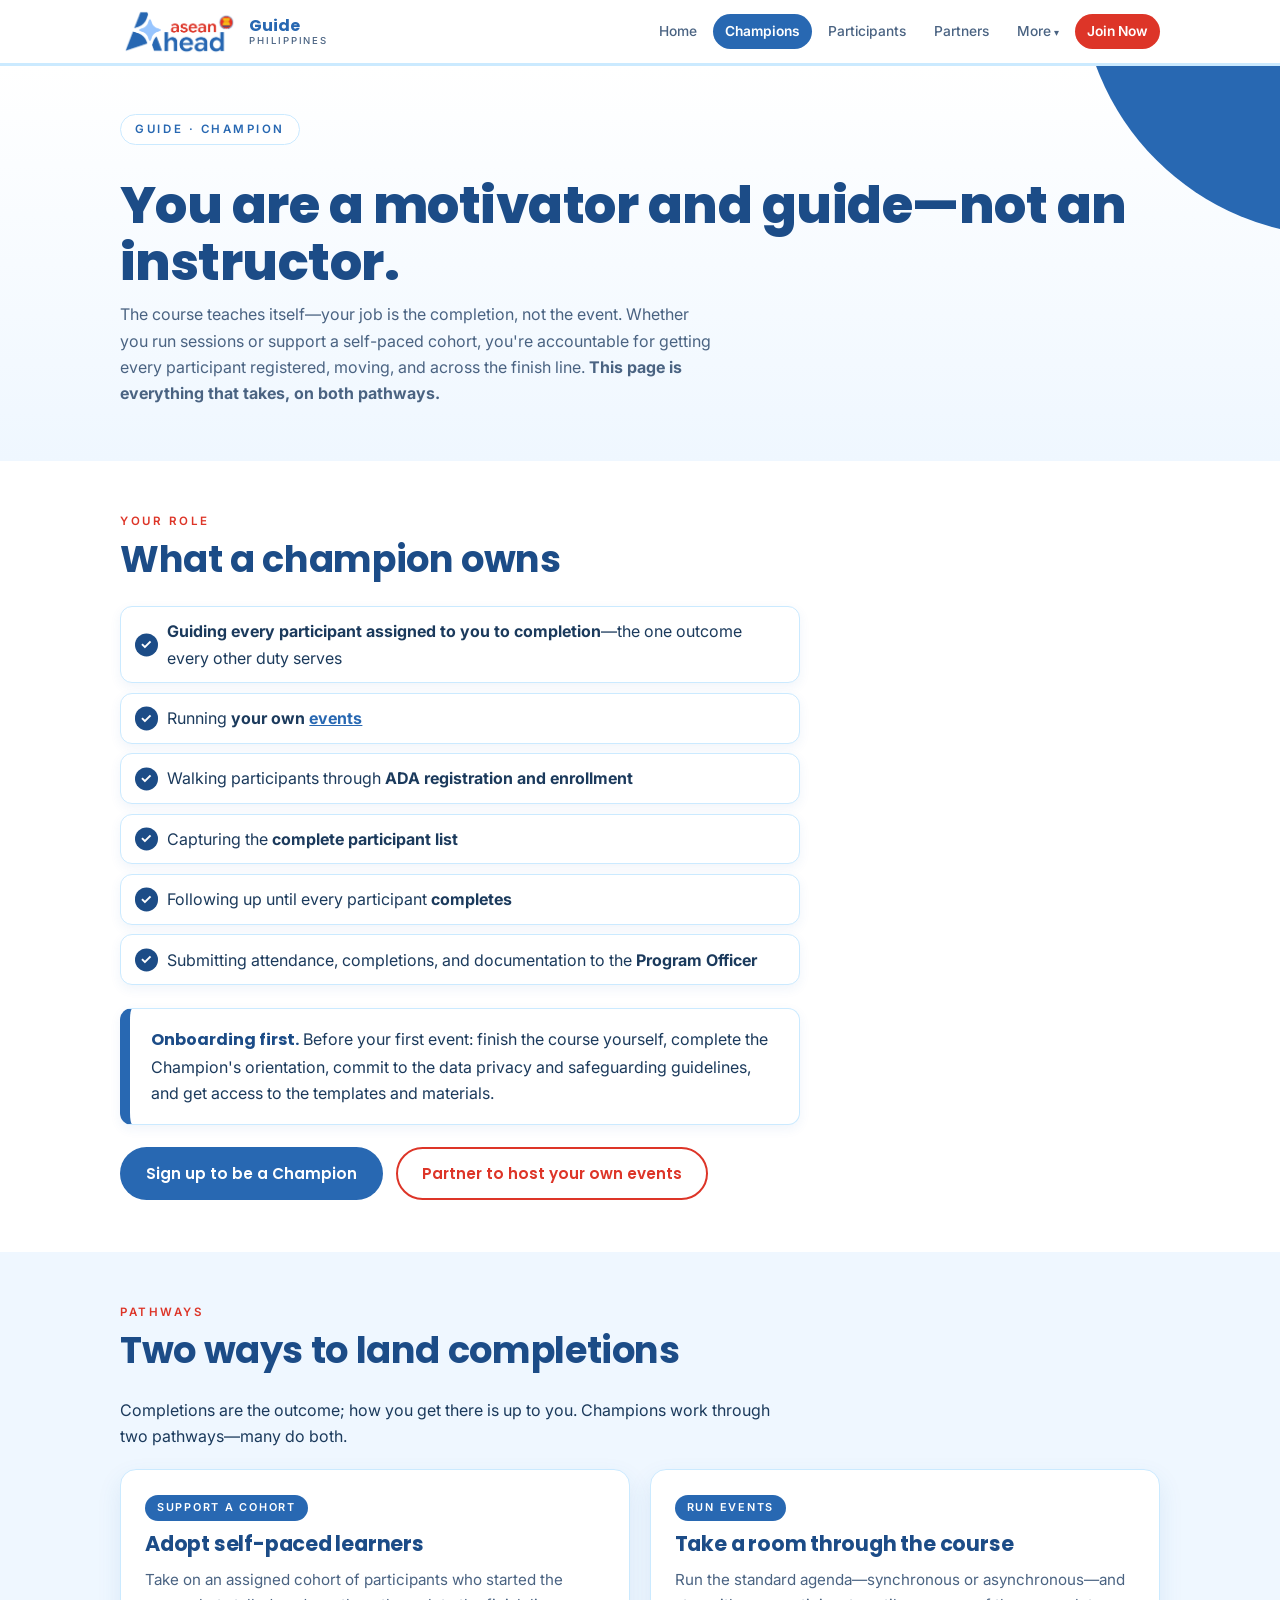
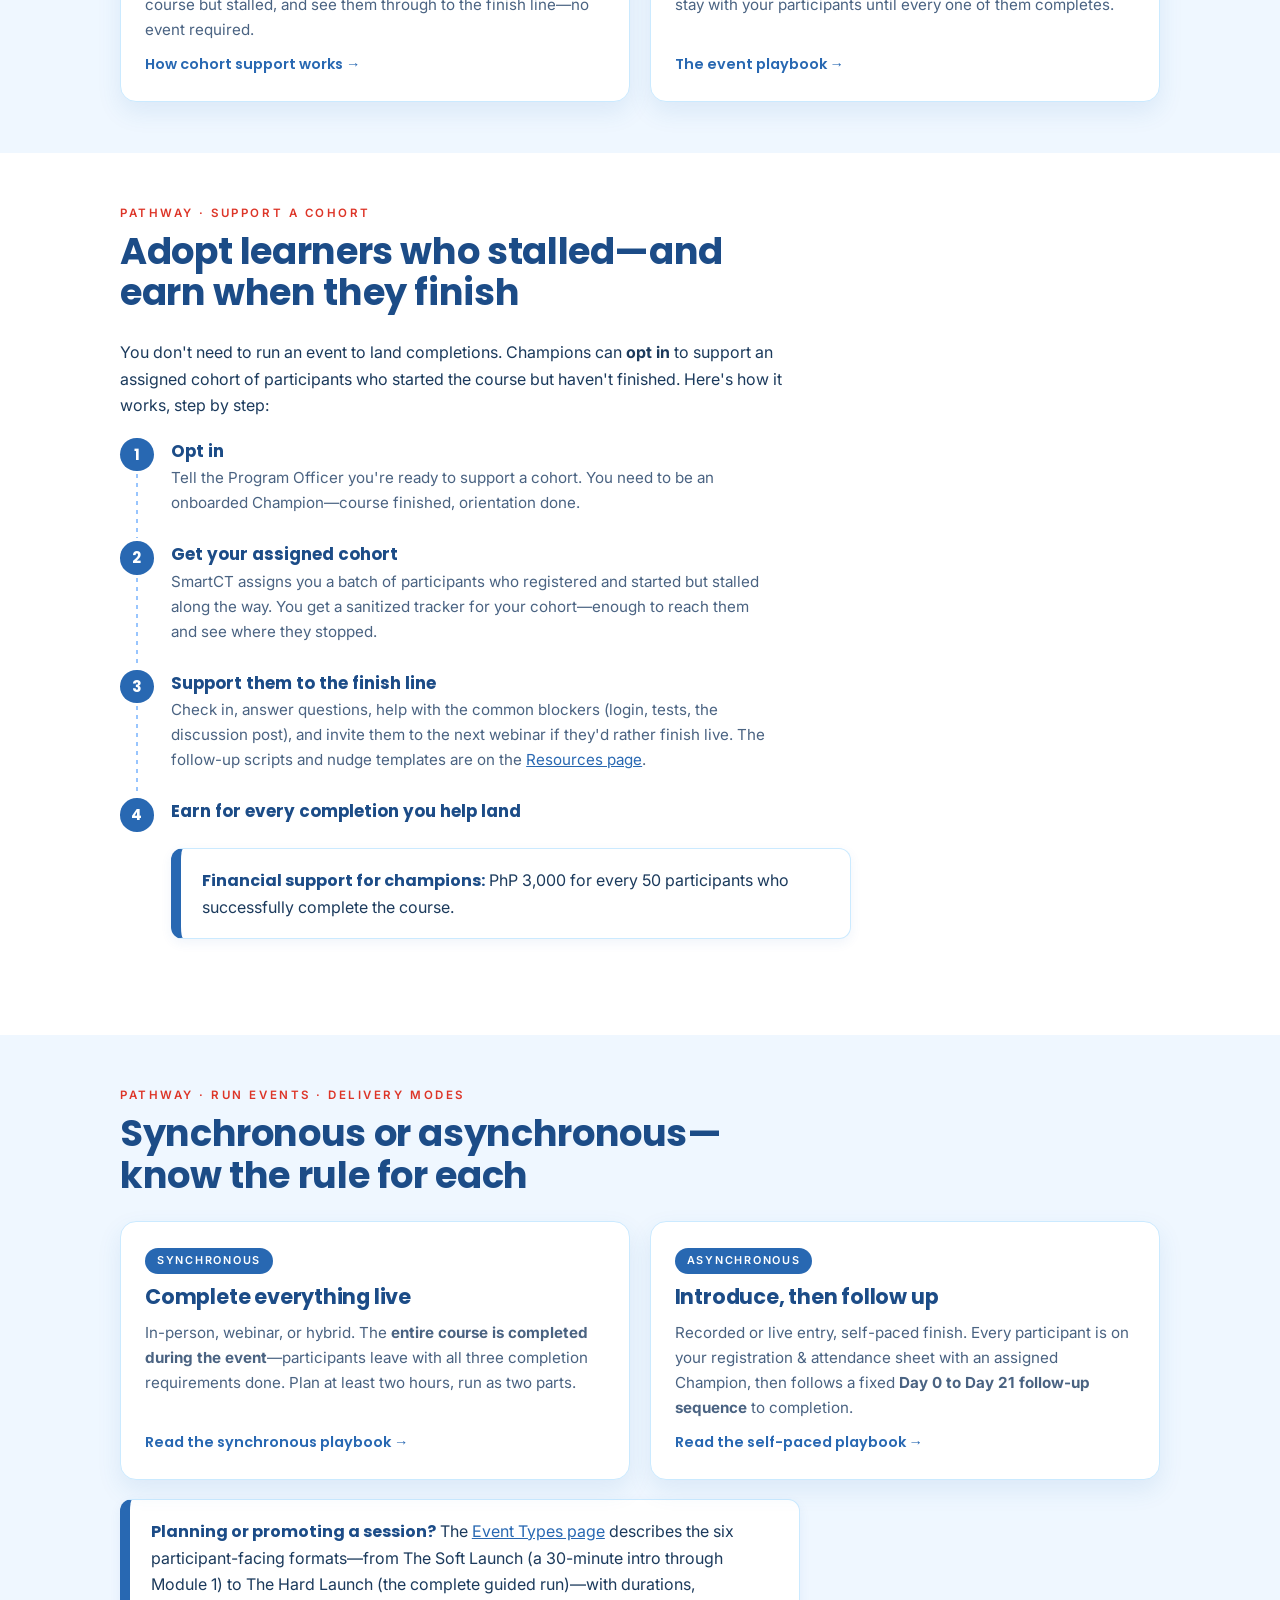
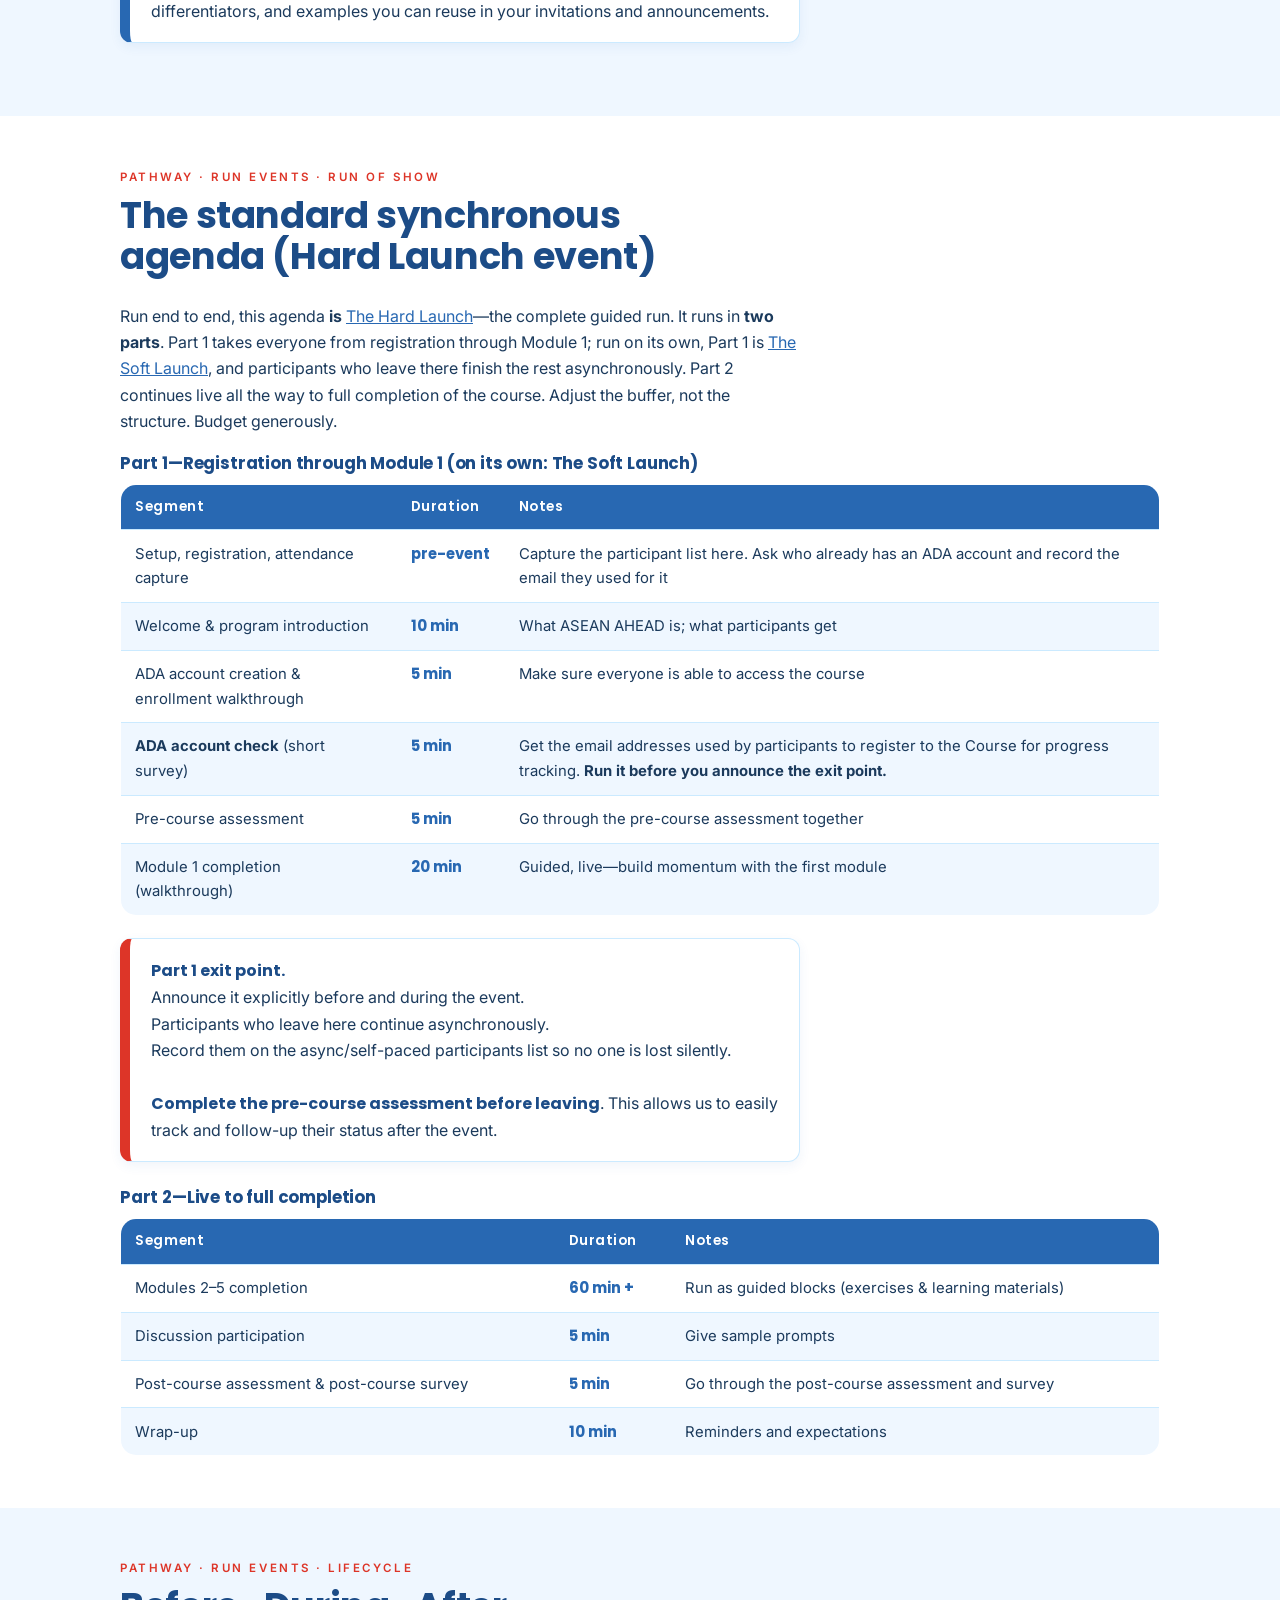
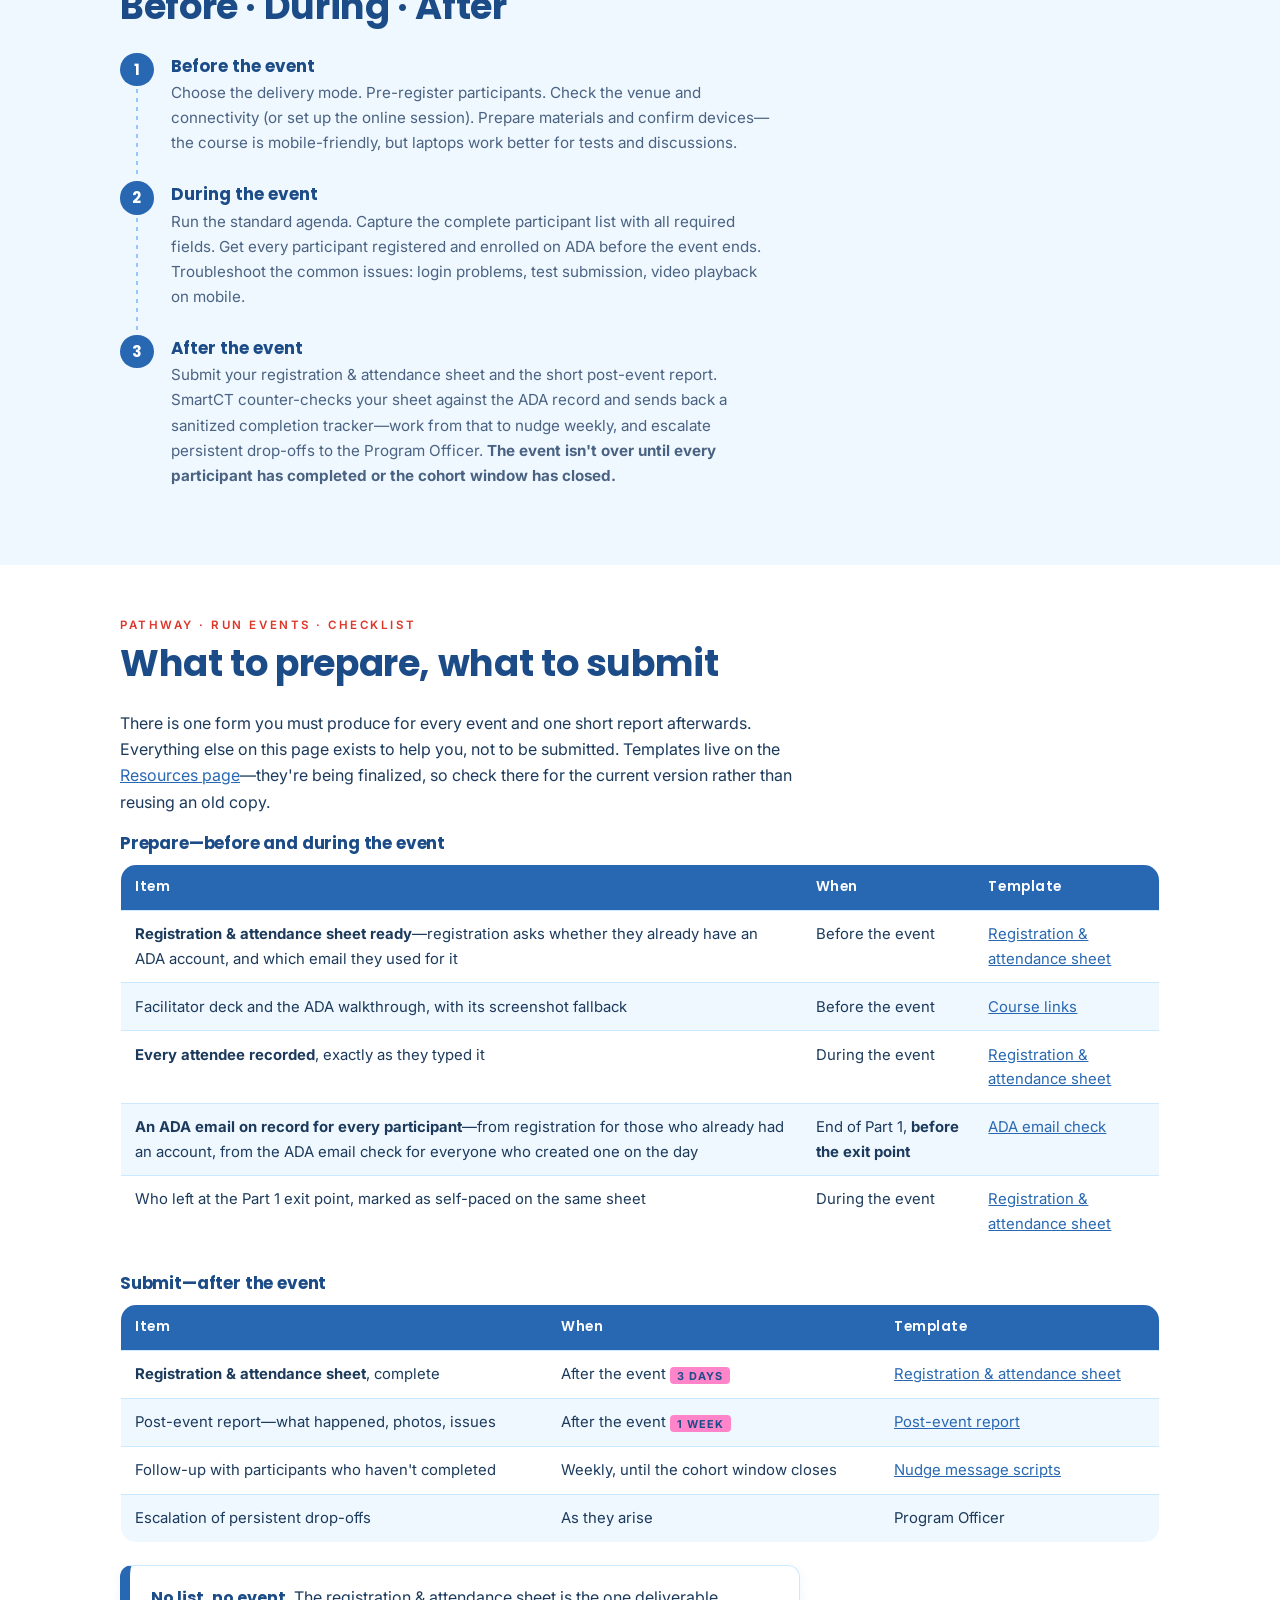
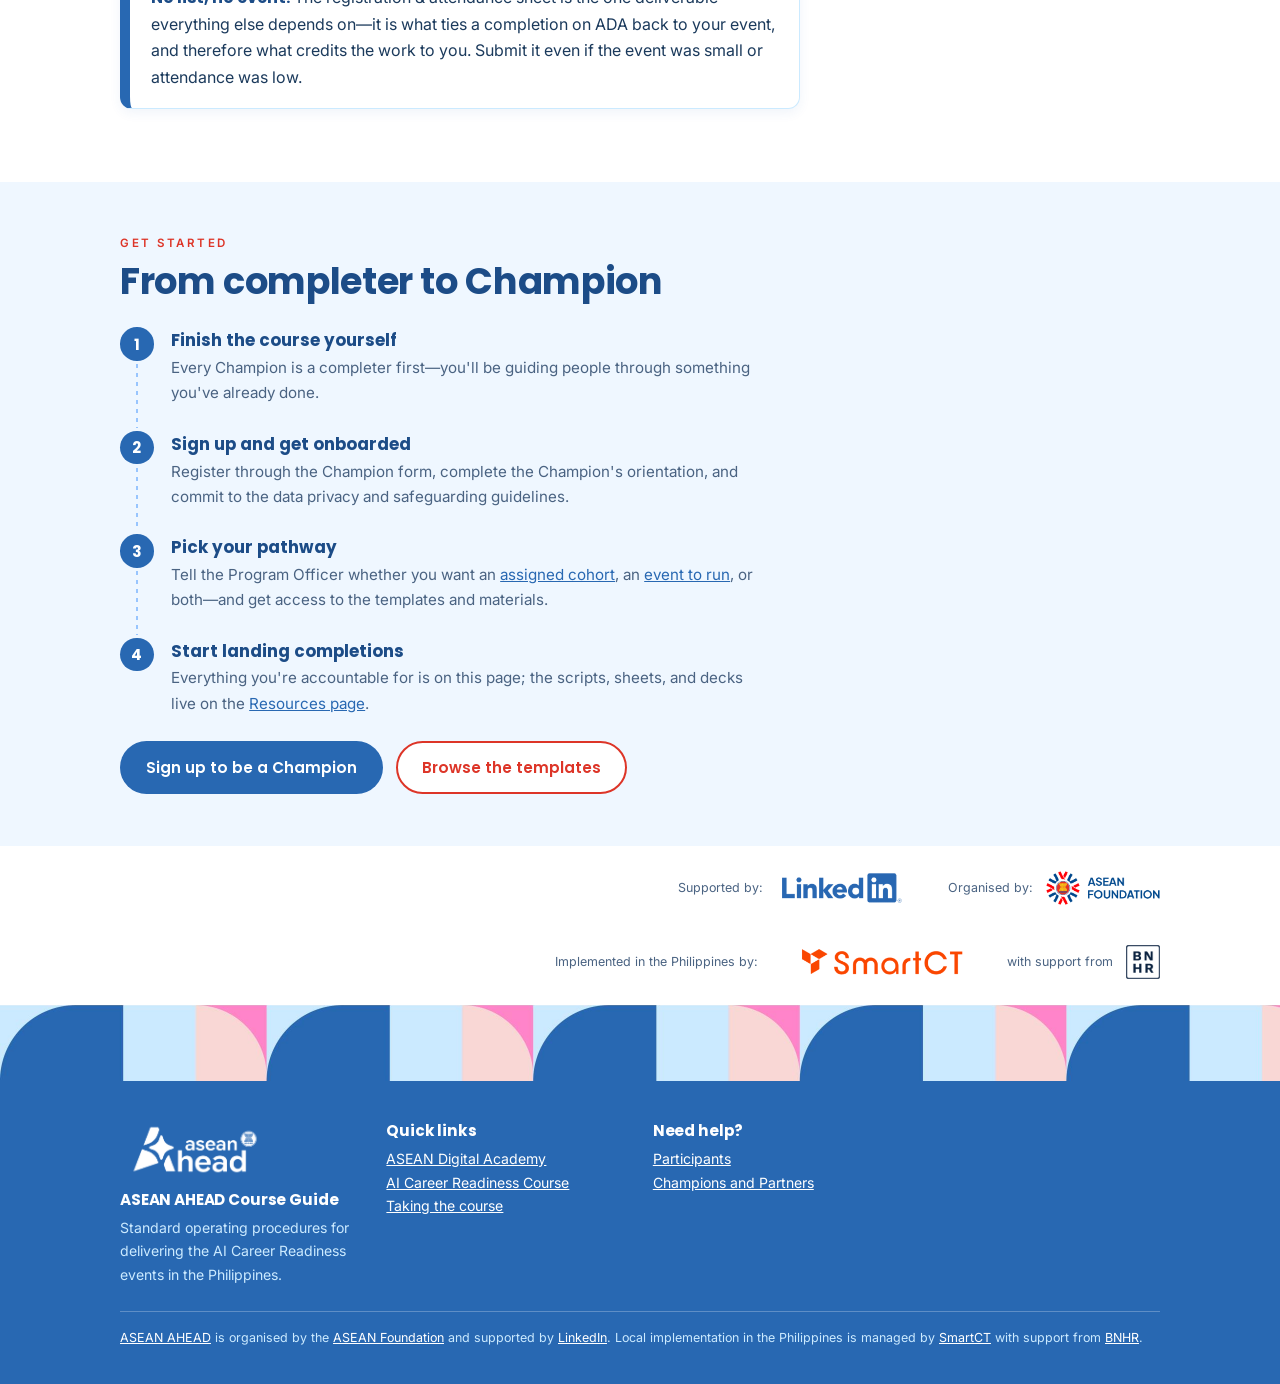
==== champions.html @ 92748682 "content: reframe Champions around guiding people to completion     - Lead the Champions page with co" ====
<!DOCTYPE html>
<html lang="en">
<head>
<meta charset="UTF-8">
<meta name="viewport" content="width=device-width, initial-scale=1.0">
<title>Champions—ASEAN AHEAD Guide</title>
<meta name="description" content="The course teaches itself—your job is guiding people to completion. Run events or support a self-paced cohort; get every participant across the finish line.">
<meta property="og:type" content="website">
<meta property="og:site_name" content="ASEAN AHEAD Guide">
<meta property="og:locale" content="en_PH">
<meta property="og:title" content="Champions—ASEAN AHEAD Guide">
<meta property="og:description" content="The course teaches itself—your job is guiding people to completion. Run events or support a self-paced cohort; get every participant across the finish line.">
<meta property="og:url" content="https://asean-ahead-guide.bnhr.xyz/champions.html">
<meta property="og:image" content="https://asean-ahead-guide.bnhr.xyz/static/assets/img/og/og-champions.png">
<meta property="og:image:width" content="1200">
<meta property="og:image:height" content="630">
<meta property="og:image:alt" content="ASEAN AHEAD card: You are a motivator and guide—not an instructor.">
<meta name="twitter:card" content="summary_large_image">
<link rel="icon" href="favicon.ico" sizes="48x48 32x32 16x16">
<link rel="apple-touch-icon" href="apple-touch-icon.png">
<link rel="stylesheet" href="static/assets/css/styles.css">
</head>
<body>

<header class="site-header">
  <div class="wrap">
    <a class="brand" href="index.html">
      <img class="brand-logo" src="static/assets/img/logo-asean-ahead-colour.png" alt="ASEAN Ahead">
      <span class="brand-text">Guide <small>Philippines</small></span>
    </a>
    <nav class="site-nav" aria-label="Main">
      <a href="index.html">Home</a>
      <a href="champions.html" aria-current="page">Champions</a>
      <a href="participants.html">Participants</a>
      <a href="partners.html">Partners</a>
      <details class="nav-drop">
        <summary>More</summary>
        <div class="nav-drop-menu">
          <a href="resources.html">Resources</a>
          <a href="faq.html">FAQ</a>
          <a href="resources.html#contacts">Contacts</a>
        </div>
      </details>
      <a class="nav-cta" href="join.html">Join Now</a>
    </nav>
  </div>
</header>

<section class="page-hero tint-facilitators">
  <div class="wrap">
    <span class="kicker">Guide · Champion</span>
    <h1>You are a motivator and guide—not an instructor.</h1>
    <p>The course teaches itself—your job is the completion, not the event.
       Whether you run sessions or support a self-paced cohort, you're accountable
       for getting every participant registered, moving, and across the finish
       line. <strong>This page is everything that takes, on both pathways.</strong></p>
  </div>
</section>

<main>

<section>
  <div class="wrap">
    <p class="section-label" id="your-role">Your role</p>
    <h2 class="section-title">What a champion owns</h2>
    <ul class="checklist cobalt">
      <li><strong>Guiding every participant assigned to you to completion</strong>—the one outcome every other duty serves</li>
      <li>Running <strong>your own <a href="event-types.html">events</a></strong></li>
      <li>Walking participants through <strong>ADA registration and enrollment</strong></li>
      <li>Capturing the <strong>complete participant list</strong></li>
      <li>Following up until every participant <strong>completes</strong></li>
      <li>Submitting attendance, completions, and documentation to the <strong>Program Officer</strong></li>
    </ul>
    <div class="callout cobalt">
      <strong>Onboarding first.</strong> Before your first event: finish the course yourself, 
      complete the Champion's orientation, commit to the data privacy and safeguarding
      guidelines, and get access to the templates and materials.
    </div>
    <div class="btn-row">
      <a class="btn btn-primary" href="https://forms.gle/2UvTiwWNy5bXKzNi9" target="_blank" rel="noopener" data-tooltip="Be part of our cohort of Champions and guide learners to completion—online or near you.">Sign up to be a Champion</a>
      <a class="btn btn-ghost-1" href="partners.html" data-tooltip="Learn how to host and lead your own events.">Partner to host your own events</a>
    </div>
  </div>
</section>

<section>
  <div class="wrap">
    <p class="section-label" id="pathways">Pathways</p>
    <h2 class="section-title">Two ways to land completions</h2>
    <p class="prose" style="margin-bottom:1.2rem">
      Completions are the outcome; how you get there is up to you. Champions
      work through two pathways—many do both.
    </p>
    <div class="card-grid">
      <a class="card" href="#support-a-cohort">
        <span class="chip chip-facilitators">Support a cohort</span>
        <h3>Adopt self-paced learners</h3>
        <p>Take on an assigned cohort of participants who started the course but
           stalled, and see them through to the finish line—no event required.</p>
        <span class="card-cta">How cohort support works →</span>
      </a>
      <a class="card" href="#delivery-modes">
        <span class="chip chip-facilitators">Run events</span>
        <h3>Take a room through the course</h3>
        <p>Run the standard agenda—synchronous or asynchronous—and stay with your
           participants until every one of them completes.</p>
        <span class="card-cta">The event playbook →</span>
      </a>
    </div>
  </div>
</section>

<section>
  <div class="wrap">
    <p class="section-label" id="support-a-cohort">Pathway · Support a cohort</p>
    <h2 class="section-title">Adopt learners who stalled—and earn when they finish</h2>
    <p class="prose" style="margin-bottom:1.2rem">
      You don't need to run an event to land completions. Champions can
      <strong>opt in</strong> to support an assigned cohort of participants who
      started the course but haven't finished. Here's how it works, step by step:
    </p>
    <ol class="steps">
      <li>
        <strong>Opt in</strong>
        <p>Tell the Program Officer you're ready to support a cohort. You need
           to be an onboarded Champion—course finished, orientation done.</p>
      </li>
      <li>
        <strong>Get your assigned cohort</strong>
        <p>SmartCT assigns you a batch of participants who registered and
           started but stalled along the way. You get a sanitized tracker for your
           cohort—enough to reach them and see where they stopped.</p>
      </li>
      <li>
        <strong>Support them to the finish line</strong>
        <p>Check in, answer questions, help with the common blockers (login,
           tests, the discussion post), and invite them to the next webinar if
           they'd rather finish live. The follow-up scripts and nudge templates
           are on the <a href="resources.html#templates">Resources page</a>.</p>
      </li>
      <li>
        <strong>Earn for every completion you help land</strong>
        <div class="callout cobalt" style="margin-bottom:1.2rem">
          <strong>Financial support for champions:</strong> PhP 3,000 for every 50 participants
          who successfully complete the course.
        </div>
      </li>
    </ol>
  </div>
</section>

<section>
  <div class="wrap">
    <p class="section-label" id="delivery-modes">Pathway · Run events · Delivery modes</p>
    <h2 class="section-title">Synchronous or asynchronous—know the rule for each</h2>
    <div class="card-grid">
      <a class="card" href="delivery-modes/synchronous.html">
        <span class="chip chip-facilitators">Synchronous</span>
        <h3>Complete everything live</h3>
        <p>In-person, webinar, or hybrid. The <strong>entire course is completed
           during the event</strong>—participants leave with all three completion
           requirements done. Plan at least two hours, run as two parts.</p>
        <span class="card-cta">Read the synchronous playbook →</span>
      </a>
      <a class="card" href="delivery-modes/asynchronous.html">
        <span class="chip chip-facilitators">Asynchronous</span>
        <h3>Introduce, then follow up</h3>
        <p>Recorded or live entry, self-paced finish. Every participant is on your
           registration &amp; attendance sheet with an assigned Champion, then follows a fixed
           <strong>Day 0 to Day 21 follow-up sequence</strong> to completion.</p>
        <span class="card-cta">Read the self-paced playbook →</span>
      </a>
    </div>
    <div class="callout cobalt" style="margin-top:1.2rem">
      <strong>Planning or promoting a session?</strong> The
      <a href="event-types.html">Event Types page</a> describes the six
      participant-facing formats—from The Soft Launch (a 30-minute intro
      through Module 1) to The Hard Launch (the complete guided run)—with
      durations, differentiators, and examples you can reuse in your
      invitations and announcements.
    </div>
  </div>
</section>

<section>
  <div class="wrap">
    <p class="section-label" id="run-of-show">Pathway · Run events · Run of show</p>
    <h2 class="section-title">The standard synchronous agenda (Hard Launch event)</h2>
    <p class="prose" style="margin-bottom:1.2rem">
      Run end to end, this agenda <strong>is</strong>
      <a href="event-types.html#hard-launch">The Hard Launch</a>—the complete
      guided run. It runs in <strong>two parts</strong>. Part 1 takes everyone
      from registration through Module 1; run on its own, Part 1 is
      <a href="event-types.html#soft-launch">The Soft Launch</a>, and
      participants who leave there finish the rest asynchronously. Part 2
      continues live all the way to full completion of the course. Adjust the
      buffer, not the structure. Budget generously.
    </p>
    <h3 class="part-title">Part 1—Registration through Module 1 (on its own: The Soft Launch)</h3>
    <div class="table-scroll">
      <table>
        <thead>
          <tr><th>Segment</th><th>Duration</th><th>Notes</th></tr>
        </thead>
        <tbody>
          <tr><td>Setup, registration, attendance capture</td><td><span class="dur">pre-event</span></td><td>Capture the participant list here. Ask who already has an ADA account and record the email they used for it</td></tr>
          <tr><td>Welcome &amp; program introduction</td><td><span class="dur">10 min</span></td><td>What ASEAN AHEAD is; what participants get</td></tr>
          <tr><td>ADA account creation &amp; enrollment walkthrough</td><td><span class="dur">5 min</span></td><td>Make sure everyone is able to access the course</td></tr>
          <tr><td><strong>ADA account check</strong> (short survey)</td><td><span class="dur">5 min</span></td><td>Get the email addresses used by participants to register to the Course for progress tracking. <strong>Run it before you announce the exit point.</strong></td></tr>
          <tr><td>Pre-course assessment</td><td><span class="dur">5 min</span></td><td>Go through the pre-course assessment together</td></tr>
          <tr><td>Module 1 completion (walkthrough)</td><td><span class="dur">20 min</span></td><td>Guided, live—build momentum with the first module</td></tr>
          </tbody>
      </table>
    </div>

    <div class="callout coral">
      <strong>Part 1 exit point.</strong><br>Announce it explicitly before and during the event.<br>Participants who leave here continue asynchronously.<br>Record them on the async/self-paced participants list so no one is lost silently.<br><br><strong>Complete the pre-course assessment before leaving</strong>. This allows us to easily track and follow-up their status after the event.
    </div>

    <h3 class="part-title">Part 2—Live to full completion</h3>
    <div class="table-scroll">
      <table>
        <thead>
          <tr><th>Segment</th><th>Duration</th><th>Notes</th></tr>
        </thead>
        <tbody>
          <tr><td>Modules 2–5 completion</td><td><span class="dur">60 min +</span></td><td>Run as guided blocks (exercises & learning materials)</td></tr>
          <tr><td>Discussion participation</td><td><span class="dur">5 min</span></td><td>Give sample prompts</td></tr>
          <tr><td>Post-course assessment &amp; post-course survey</td><td><span class="dur">5 min</span></td><td>Go through the post-course assessment and survey</td></tr>
          <tr><td>Wrap-up</td><td><span class="dur">10 min</span></td><td>Reminders and expectations</td></tr>
        </tbody>
      </table>
    </div>
  </div>
</section>

<section>
  <div class="wrap">
    <p class="section-label" id="lifecycle">Pathway · Run events · Lifecycle</p>
    <h2 class="section-title">Before · During · After</h2>
    <ol class="steps">
      <li>
        <strong>Before the event</strong>
        <p>Choose the delivery mode. Pre-register participants. Check the venue and
           connectivity (or set up the online session). Prepare materials and
           confirm devices—the course is mobile-friendly, but laptops work better
           for tests and discussions.</p>
      </li>
      <li>
        <strong>During the event</strong>
        <p>Run the standard agenda. Capture the complete participant list with all
           required fields. Get every participant registered and enrolled on ADA
           before the event ends. Troubleshoot the common issues: login problems,
           test submission, video playback on mobile.</p>
      </li>
      <li>
        <strong>After the event</strong>
        <p>Submit your registration &amp; attendance sheet and the short
           post-event report. SmartCT counter-checks your sheet against the ADA
           record and sends back a sanitized completion tracker—work from that to
           nudge weekly, and escalate persistent drop-offs to the Program
           Officer. <strong>The event isn't over until every participant has
           completed or the cohort window has closed.</strong></p>
      </li>
    </ol>
  </div>
</section>

<section>
  <div class="wrap">
    <p class="section-label" id="facilitator-checklist">Pathway · Run events · Checklist</p>
    <h2 class="section-title">What to prepare, what to submit</h2>
    <p class="prose" style="margin-bottom:1.2rem">
      There is one form you must produce for every event and one short report
      afterwards. Everything else on this page exists to help you, not to be
      submitted. Templates live on the
      <a href="resources.html#templates">Resources page</a>—they're being
      finalized, so check there for the current version rather than reusing an
      old copy.
    </p>

    <h3 class="part-title">Prepare—before and during the event</h3>
    <div class="table-scroll">
      <table>
        <thead>
          <tr><th>Item</th><th>When</th><th>Template</th></tr>
        </thead>
        <tbody>
          <tr><td><strong>Registration &amp; attendance sheet ready</strong>—registration asks whether they already have an ADA account, and which email they used for it</td><td>Before the event</td><td><a href="resources.html#templates">Registration &amp; attendance sheet</a></td></tr>
          <tr><td>Facilitator deck and the ADA walkthrough, with its screenshot fallback</td><td>Before the event</td><td><a href="resources.html#course-links">Course links</a></td></tr>
          <tr><td><strong>Every attendee recorded</strong>, exactly as they typed it</td><td>During the event</td><td><a href="resources.html#templates">Registration &amp; attendance sheet</a></td></tr>
          <tr><td><strong>An ADA email on record for every participant</strong>—from registration for those who already had an account, from the ADA email check for everyone who created one on the day</td><td>End of Part 1, <strong>before the exit point</strong></td><td><a href="resources.html#templates">ADA email check</a></td></tr>
          <tr><td>Who left at the Part 1 exit point, marked as self-paced on the same sheet</td><td>During the event</td><td><a href="resources.html#templates">Registration &amp; attendance sheet</a></td></tr>
        </tbody>
      </table>
    </div>

    <h3 class="part-title">Submit—after the event</h3>
    <div class="table-scroll">
      <table>
        <thead>
          <tr><th>Item</th><th>When</th><th>Template</th></tr>
        </thead>
        <tbody>
          <tr><td><strong>Registration &amp; attendance sheet</strong>, complete</td><td>After the event <span class="tbd">3 days</span></td><td><a href="resources.html#templates">Registration &amp; attendance sheet</a></td></tr>
          <tr><td>Post-event report—what happened, photos, issues</td><td>After the event <span class="tbd">1 week</span></td><td><a href="resources.html#templates">Post-event report</a></td></tr>
          <tr><td>Follow-up with participants who haven't completed</td><td>Weekly, until the cohort window closes</td><td><a href="resources.html#templates">Nudge message scripts</a></td></tr>
          <tr><td>Escalation of persistent drop-offs</td><td>As they arise</td><td>Program Officer</td></tr>
        </tbody>
      </table>
    </div>

    <div class="callout cobalt">
      <strong>No list, no event.</strong> The registration &amp; attendance sheet
      is the one deliverable everything else depends on—it is what ties a
      completion on ADA back to your event, and therefore what credits the work
      to you. Submit it even if the event was small or attendance was low.
    </div>
  </div>
</section>

<section>
  <div class="wrap">
    <p class="section-label" id="get-started">Get started</p>
    <h2 class="section-title">From completer to Champion</h2>
    <ol class="steps">
      <li>
        <strong>Finish the course yourself</strong>
        <p>Every Champion is a completer first—you'll be guiding people through
           something you've already done.</p>
      </li>
      <li>
        <strong>Sign up and get onboarded</strong>
        <p>Register through the Champion form, complete the Champion's
           orientation, and commit to the data privacy and safeguarding
           guidelines.</p>
      </li>
      <li>
        <strong>Pick your pathway</strong>
        <p>Tell the Program Officer whether you want an
           <a href="#support-a-cohort">assigned cohort</a>, an
           <a href="#delivery-modes">event to run</a>, or both—and get access
           to the templates and materials.</p>
      </li>
      <li>
        <strong>Start landing completions</strong>
        <p>Everything you're accountable for is on this page; the scripts,
           sheets, and decks live on the
           <a href="resources.html#templates">Resources page</a>.</p>
      </li>
    </ol>
    <div class="btn-row">
      <a class="btn btn-primary" href="https://forms.gle/2UvTiwWNy5bXKzNi9" target="_blank" rel="noopener" data-tooltip="Be part of our cohort of Champions and guide learners to completion—online or near you.">Sign up to be a Champion</a>
      <a class="btn btn-ghost-1" href="resources.html#templates" data-tooltip="Registration sheets, nudge scripts, decks, and report templates.">Browse the templates</a>
    </div>
  </div>
</section>

<!-- <section>
  <div class="wrap">
    <p class="section-label" id="data-and-safeguarding">Data &amp; safeguarding</p>
    <h2 class="section-title">The participant list—required fields</h2>
    <ul class="checklist">
      <li>Full name and <strong>active email</strong> (must match the ADA account)</li>
      <li>Region/province and institution (if any)</li>
      <li>Beneficiary type: university student / TVET student / NEET youth / other</li>
      <li>Gender and age (for disaggregated reporting)</li>
      <li>Event, date, mode (sync/async), and facilitator/host</li>
      <li>Status: registered → enrolled → in progress → completed → verified</li>
    </ul>
    <div class="callout coral">
      <strong>Collect only what's listed.</strong> Follow the consent and data
      privacy guidelines from your orientation. When in doubt about what to
      collect or share, ask the Program Officer first.
    </div>
  </div>
</section> -->

</main>

<div class="partner-bar">
  <div class="wrap">
    <span class="pb-group"><small>Supported by:</small>
      <img src="static/assets/img/logo-linkedin.png" alt="LinkedIn"></span>
    <span class="pb-group"><small>Organised by:</small>
      <img src="static/assets/img/logo-asean-foundation-colour.png" alt="ASEAN Foundation"></span>
    <span class="pb-group"><small>Implemented in the Philippines by:</small>
      <a href="https://smartct.org/" target="_blank" rel="noopener">
        <img src="static/assets/img/logo-smartct.png" alt="SmartCT"></a>
      <small>with support from</small>
      <a href="https://fb.com/bnhr.xyz" target="_blank" rel="noopener">
        <img src="static/assets/img/logo-bnhr.png" alt="BNHR"></a></span>
  </div>
</div>

<div class="geo-band" role="presentation"></div>

<footer class="site-footer">
  <div class="wrap">
    <div>
      <img class="footer-logo" src="static/assets/img/logo-asean-ahead-white.png" alt="">
      <h4>ASEAN AHEAD Course Guide</h4>
      <p>Standard operating procedures for delivering the AI Career Readiness
         events in the Philippines.</p>
    </div>
    <div>
      <h4>Quick links</h4>
      <p>
        <a href="https://ada.aseanfoundation.org/">ASEAN Digital Academy</a><br>
        <a href="https://ada.aseanfoundation.org/course-detail/ai-career-readiness">AI Career Readiness Course</a><br>
        <a href="participants.html#getting-started">Taking the course</a>
      </p>
    </div>
    <div>
      <h4>Need help?</h4>
      <p>
        <a href="faq.html">Participants</a><br>
        <a href="resources.html#contacts">Champions and Partners</a>
      </p>
    </div>
    <p class="fine">
      <a href="https://ada.aseanfoundation.org/asean-ahead" target="_blank" rel="noopener">ASEAN AHEAD</a>
      is organised by the
      <a href="https://www.aseanfoundation.org/" target="_blank" rel="noopener">ASEAN Foundation</a>
      and supported by
      <a href="https://www.linkedin.com/" target="_blank" rel="noopener">LinkedIn</a>.
      Local implementation in the Philippines is managed by
      <a href="https://smartct.org/" target="_blank" rel="noopener">SmartCT</a>
      with support from
      <a href="https://fb.com/bnhr.xyz" target="_blank" rel="noopener">BNHR</a>.
    </p>
  </div>
</footer>

</body>
</html>
---- static/assets/css/styles.css ----
/* ============================================================
   ASEAN AHEAD Training Guide — shared styles
   Branding per the official ASEAN Ahead guide: white ground,
   primary blue #2868B2, red accent #DD3528, pink #FF84CA,
   light blue #CBEAFF, blush #F9D7D5, sky #98C5FE, and the
   signature quarter-circle geometric band. Rounded geometric
   sans (Poppins) echoing the wordmark.
   ============================================================ */

@import url('https://fonts.googleapis.com/css2?family=Poppins:wght@400;500;600;700;800&family=Inter:ital,wght@0,400;0,500;0,600;1,400&display=swap');

:root {
  --white: #FFFFFF;
  --blue: #2868B2;
  --blue-deep: #1C4C87;
  --red: #DD3528;
  --pink: #FF84CA;
  --sky: #98C5FE;
  --blue-pale: #CBEAFF;
  --blue-wash: #EFF7FF;
  --blush: #F9D7D5;
  --ink: #1B3A5C;
  --ink-soft: #4A6382;
  --line: #CBEAFF;
  --radius: 16px;
  --font-display: 'Poppins', 'Trebuchet MS', sans-serif;
  --font-body: 'Inter', 'Segoe UI', sans-serif;

  /* legacy accent aliases (markup uses these class names) */
  --cobalt: var(--blue);
  --cobalt-deep: var(--blue-deep);
  --teal: var(--pink);
  --coral: var(--red);
  --gold: var(--sky);
}

* { margin: 0; padding: 0; box-sizing: border-box; }

html { scroll-behavior: smooth; }

body {
  font-family: var(--font-body);
  background: var(--white);
  color: var(--ink);
  line-height: 1.65;
  font-size: 1rem;
  -webkit-font-smoothing: antialiased;
}

::selection { background: var(--blue-pale); color: var(--ink); }

h1, h2, h3, h4 {
  font-family: var(--font-display);
  line-height: 1.12;
  letter-spacing: -0.01em;
  font-weight: 700;
}

a { color: var(--blue); }

img { max-width: 100%; }

.wrap { max-width: 1080px; margin: 0 auto; padding: 0 1.25rem; }

/* ---------- header / nav ---------- */

.site-header {
  background: var(--white);
  color: var(--ink);
  border-bottom: 3px solid var(--blue-pale);
  position: sticky;
  top: 0;
  z-index: 50;
}

.site-header .wrap {
  display: flex;
  align-items: center;
  justify-content: space-between;
  gap: 1rem;
  flex-wrap: wrap;
  padding-top: 0.6rem;
  padding-bottom: 0.6rem;
}

.brand {
  color: var(--ink);
  text-decoration: none;
  display: flex;
  align-items: center;
  gap: 0.65rem;
  white-space: nowrap;
}

.brand-logo { height: 44px; width: auto; flex: none; }

.brand-text {
  font-family: var(--font-display);
  font-weight: 700;
  font-size: 1rem;
  color: var(--blue);
  line-height: 1.15;
}

.brand-text small {
  display: block;
  font-family: var(--font-body);
  font-weight: 500;
  font-size: 0.6rem;
  letter-spacing: 0.2em;
  text-transform: uppercase;
  color: var(--ink-soft);
}

.site-nav { display: flex; gap: 0.25rem; flex-wrap: wrap; }

.site-nav a {
  color: var(--ink-soft);
  text-decoration: none;
  font-size: 0.86rem;
  font-weight: 500;
  padding: 0.4rem 0.75rem;
  border-radius: 999px;
  transition: background 0.15s, color 0.15s;
}

.site-nav a:hover { background: var(--blue-wash); color: var(--blue); }

.site-nav a[aria-current="page"] { background: var(--blue); color: var(--white); font-weight: 600; }

/* nav dropdown — collapses Resources + FAQ into one menu (CSS-only, no JS) */
.nav-drop { position: relative; }
.nav-drop > summary {
  list-style: none;
  cursor: pointer;
  color: var(--ink-soft);
  font-size: 0.86rem;
  font-weight: 500;
  padding: 0.4rem 0.75rem;
  border-radius: 999px;
  transition: background 0.15s, color 0.15s;
  user-select: none;
}
.nav-drop > summary::-webkit-details-marker { display: none; }
.nav-drop > summary::after { content: " ▾"; font-size: 0.75em; }
.nav-drop > summary:hover,
.nav-drop[open] > summary { background: var(--blue-wash); color: var(--blue); }
.nav-drop.current > summary { background: var(--blue); color: var(--white); font-weight: 600; }
.nav-drop-menu {
  position: absolute;
  top: calc(100% + 6px);
  right: 0;
  background: var(--white);
  border: 1px solid var(--blue-pale);
  border-radius: 12px;
  box-shadow: 0 8px 24px rgba(28, 76, 135, 0.14);
  padding: 0.35rem;
  min-width: 160px;
  display: grid;
  gap: 2px;
  z-index: 60;
}
.nav-drop-menu a { display: block; }

/* ---------- hero ---------- */

.hero {
  position: relative;
  overflow: hidden;
  background: linear-gradient(180deg, var(--white) 0%, var(--blue-wash) 60%, var(--blue-pale) 100%);
  color: var(--ink);
  padding: 4.5rem 0 5rem;
}

.hero::before, .hero::after {
  content: "";
  position: absolute;
  pointer-events: none;
}

/* quarter-circle geometry from the brand band */
.hero::before {
  width: 340px; height: 340px;
  right: -80px; top: -80px;
  border-radius: 0 0 0 100%;
  background: var(--blue);
}

.hero::after {
  width: 220px; height: 220px;
  right: 180px; bottom: -110px;
  border-radius: 100% 0 0 0;
  background: var(--pink);
}

.hero .geo-coral {
  position: absolute;
  width: 120px; height: 120px;
  right: 120px; top: 150px;
  border-radius: 50% 0 50% 50%;
  background: var(--blush);
}

.hero .wrap { position: relative; z-index: 2; }

.kicker {
  display: inline-block;
  font-size: 0.72rem;
  font-weight: 600;
  letter-spacing: 0.22em;
  text-transform: uppercase;
  color: var(--blue);
  background: var(--white);
  border: 1px solid var(--blue-pale);
  border-radius: 999px;
  padding: 0.3rem 0.9rem;
  margin-bottom: 1.4rem;
}

.hero h1 {
  font-size: clamp(2.3rem, 6vw, 4rem);
  font-weight: 800;
  max-width: 15ch;
  margin-bottom: 1.2rem;
  color: var(--blue-deep);
}

.hero h1 em {
  font-style: normal;
  color: var(--red);
}

.hero p.lede {
  font-size: 1.12rem;
  max-width: 56ch;
  color: var(--ink-soft);
  margin-bottom: 2rem;
}

.btn-row { display: flex; gap: 0.8rem; flex-wrap: wrap; }

.btn {
  display: inline-block;
  font-family: var(--font-display);
  font-weight: 600;
  font-size: 0.95rem;
  text-decoration: none;
  padding: 0.75rem 1.5rem;
  border-radius: 999px;
  border: 2px solid transparent;
  transition: transform 0.15s, box-shadow 0.15s;
}

.btn:hover { transform: translateY(-2px); }

.btn-primary { background: var(--blue); color: var(--white); }
.btn-primary:hover { background: var(--blue-deep); }
.btn-ghost-1 { border-color: var(--red); color: var(--red); background: var(--white); }
.btn-ghost-1:hover { background: var(--red); color: var(--white); }
.btn-ghost-2 { border-color: var(--blue); color: var(--blue); background: var(--white); }
.btn-ghost-2:hover { background: var(--blue); color: var(--white); }

/* hover tooltips */

[data-tooltip] { position: relative; }

[data-tooltip]::after {
  content: attr(data-tooltip);
  position: absolute;
  bottom: calc(100% + 8px);
  left: 50%;
  transform: translateX(-50%) translateY(4px);
  background: var(--blue-deep);
  color: var(--white);
  font-size: 0.78rem;
  font-weight: 400;
  line-height: 1.35;
  padding: 0.45rem 0.7rem;
  border-radius: 8px;
  width: max-content;
  max-width: 240px;
  text-align: center;
  white-space: normal;
  opacity: 0;
  visibility: hidden;
  transition: opacity 0.15s ease, transform 0.15s ease;
  pointer-events: none;
  z-index: 10;
}

[data-tooltip]::before {
  content: "";
  position: absolute;
  bottom: calc(100% + 3px);
  left: 50%;
  transform: translateX(-50%);
  border: 5px solid transparent;
  border-top-color: var(--blue-deep);
  opacity: 0;
  visibility: hidden;
  transition: opacity 0.15s ease;
  pointer-events: none;
  z-index: 10;
}

[data-tooltip]:hover::after,
[data-tooltip]:focus-visible::after {
  opacity: 1;
  visibility: visible;
  transform: translateX(-50%) translateY(0);
}

[data-tooltip]:hover::before,
[data-tooltip]:focus-visible::before {
  opacity: 1;
  visibility: visible;
}

/* page hero (interior pages) */

.page-hero {
  background: linear-gradient(180deg, var(--white) 0%, var(--blue-wash) 100%);
  color: var(--ink);
  padding: 3rem 0 3.4rem;
  position: relative;
  overflow: hidden;
}

.page-hero::before {
  content: "";
  position: absolute;
  width: 260px; height: 260px;
  right: -60px; top: -90px;
  border-radius: 0 0 0 100%;
}

.page-hero.tint-facilitators::before { background: var(--blue); }
.page-hero.tint-participants::before { background: var(--pink); }
.page-hero.tint-partners::before { background: var(--red); }
.page-hero.tint-neutral::before { background: var(--sky); }

.page-hero .wrap { position: relative; z-index: 2; }

.page-hero h1 { font-size: clamp(2rem, 5vw, 3.2rem); font-weight: 800; margin: 0.6rem 0; color: var(--blue-deep); }

.page-hero p { max-width: 60ch; color: var(--ink-soft); }

/* ---------- sections ---------- */

main section { padding: 3.2rem 0; }

main section:nth-child(even) { background: var(--blue-wash); }

.section-label {
  font-size: 0.72rem;
  font-weight: 600;
  letter-spacing: 0.22em;
  text-transform: uppercase;
  color: var(--red);
  margin-bottom: 0.5rem;
}

h2.section-title {
  font-size: clamp(1.6rem, 3.4vw, 2.3rem);
  margin-bottom: 1.6rem;
  max-width: 26ch;
  color: var(--blue-deep);
}

.prose { max-width: 68ch; }
.prose p + p { margin-top: 0.9rem; }

/* ---------- audience cards ---------- */

.card-grid {
  display: grid;
  grid-template-columns: repeat(auto-fit, minmax(260px, 1fr));
  gap: 1.2rem;
}

/* Two-across variant for grids of exactly four cards (2×2) */
.card-grid.cols-2 { grid-template-columns: repeat(2, minmax(0, 1fr)); }
@media (max-width: 640px) {
  .card-grid.cols-2 { grid-template-columns: 1fr; }
}

.card {
  background: var(--white);
  border: 1.5px solid var(--blue-pale);
  border-radius: var(--radius);
  padding: 1.6rem 1.5rem 1.5rem;
  box-shadow: 0 10px 24px rgba(40, 104, 178, 0.10);
  display: flex;
  flex-direction: column;
  gap: 0.7rem;
  transition: transform 0.15s, box-shadow 0.15s, border-color 0.15s;
}

a.card { text-decoration: none; color: var(--ink); }

a.card:hover {
  transform: translateY(-4px);
  border-color: var(--blue);
  box-shadow: 0 16px 32px rgba(40, 104, 178, 0.18);
}

.card .chip {
  align-self: flex-start;
  font-size: 0.68rem;
  font-weight: 600;
  letter-spacing: 0.16em;
  text-transform: uppercase;
  color: #fff;
  border-radius: 999px;
  padding: 0.25rem 0.75rem;
}

.chip-facilitators { background: var(--blue); }
.chip-participants { background: var(--pink); color: var(--blue-deep); }
.chip-partners { background: var(--red); }
.chip-helpdesk { background: var(--sky); color: var(--blue-deep); }

.tag-tbd {
  background: transparent;
  border: 1.5px dashed var(--ink-soft);
  color: var(--ink-soft) !important;
  margin-left: 0.3rem;
  margin-right: 0 !important;
}
.chip-neutral { background: var(--ink-soft); }

/* Standalone chip rows (section meta outside cards) — same pill look as .card .chip */
.chip-row { display: flex; gap: 0.5rem; flex-wrap: wrap; margin-bottom: 1.2rem; }
.chip-row .chip {
  font-size: 0.68rem;
  font-weight: 600;
  letter-spacing: 0.16em;
  text-transform: uppercase;
  color: #fff;
  border-radius: 999px;
  padding: 0.25rem 0.75rem;
}

.card h3 { font-size: 1.3rem; color: var(--blue-deep); }

.card p { color: var(--ink-soft); font-size: 0.95rem; }

.card .card-cta {
  margin-top: auto;
  font-family: var(--font-display);
  font-weight: 600;
  font-size: 0.9rem;
  color: var(--blue);
}

/* ---------- module strip ---------- */

.module-list { list-style: none; counter-reset: mod; display: grid; gap: 0.7rem; }

.module-list li {
  counter-increment: mod;
  background: var(--white);
  border: 1.5px solid var(--blue-pale);
  border-radius: 12px;
  padding: 0.85rem 1.1rem 0.85rem 3.4rem;
  position: relative;
  font-weight: 500;
  box-shadow: 0 4px 12px rgba(40, 104, 178, 0.07);
}

.module-list li::before {
  content: counter(mod, decimal-leading-zero);
  position: absolute;
  left: 1rem; top: 50%;
  transform: translateY(-50%);
  font-family: var(--font-display);
  font-weight: 800;
  font-size: 1.05rem;
  color: var(--red);
}

.module-list li small { display: block; font-weight: 400; color: var(--ink-soft); }

/* ---------- steps / journey ---------- */

.steps { list-style: none; counter-reset: step; display: grid; gap: 0; }

.steps li {
  counter-increment: step;
  position: relative;
  padding: 0 0 1.6rem 3.2rem;
}

.steps li::before {
  content: counter(step);
  position: absolute;
  left: 0; top: 0;
  width: 2.1rem; height: 2.1rem;
  border-radius: 50%;
  background: var(--blue);
  color: var(--white);
  font-family: var(--font-display);
  font-weight: 700;
  display: grid;
  place-items: center;
  font-size: 0.95rem;
}

.steps li::after {
  content: "";
  position: absolute;
  left: calc(1.05rem - 1px);
  top: 2.3rem; bottom: 0.2rem;
  width: 2px;
  background: repeating-linear-gradient(to bottom, var(--sky) 0 4px, transparent 4px 9px);
}

.steps li:last-child::after { display: none; }

.steps li > strong { font-family: var(--font-display); font-size: 1.05rem; display: block; color: var(--blue-deep); }
/* Emphasis utilities for lists/steps:
   .strong-break  — the old <strong> behavior: title styling + forces its own line
   .strong-inline — same title styling (font, size, color) but stays inline */
.strong-break  { font-family: var(--font-display); font-size: 1rem; color: var(--blue-deep); display: block; font-weight: 700}
.strong-inline { font-family: var(--font-display); font-size: 1rem; color: var(--blue-deep); display: inline; font-weight: 700}
.steps li > strong.strong-inline { display: inline; }

.steps li p { color: var(--ink-soft); font-size: 0.95rem; max-width: 60ch; }

/* ---------- checklist ---------- */

.checklist { list-style: none; display: grid; gap: 0.6rem; max-width: 68ch; }

.checklist li {
  position: relative;
  padding: 0.7rem 1rem 0.7rem 2.9rem;
  background: var(--white);
  border: 1.5px solid var(--blue-pale);
  border-radius: 12px;
  box-shadow: 0 4px 12px rgba(40, 104, 178, 0.07);
}

.checklist li::before {
  content: "✓";
  position: absolute;
  left: 0.85rem; top: 50%;
  transform: translateY(-50%);
  width: 1.45rem; height: 1.45rem;
  border-radius: 50%;
  background: var(--blue);
  color: #fff;
  font-weight: 700;
  display: grid;
  place-items: center;
  font-size: 0.85rem;
}

.checklist.coral li::before { background: var(--red); }
.checklist.cobalt li::before { background: var(--blue-deep); }

/* ---------- tables ---------- */

.table-scroll { overflow-x: auto; }

table {
  border-collapse: collapse;
  width: 100%;
  min-width: 560px;
  background: var(--white);
  border: 1.5px solid var(--blue-pale);
  border-radius: var(--radius);
  overflow: hidden;
  font-size: 0.93rem;
}

th, td { text-align: left; padding: 0.7rem 0.9rem; border-bottom: 1px solid var(--blue-pale); vertical-align: top; }

thead th {
  background: var(--blue);
  color: var(--white);
  font-family: var(--font-display);
  font-weight: 600;
  font-size: 0.85rem;
  letter-spacing: 0.04em;
}

tbody tr:nth-child(even) { background: var(--blue-wash); }

tbody tr:last-child td { border-bottom: none; }

td .dur { font-family: var(--font-display); font-weight: 700; color: var(--blue); white-space: nowrap; }

.part-title {
  font-size: 1.05rem;
  color: var(--blue-deep);
  margin: 1.6rem 0 0.7rem;
}

.part-title:first-of-type { margin-top: 0; }

/* ---------- callouts ---------- */

.callout {
  border: 1.5px solid var(--blue-pale);
  border-left-width: 10px;
  border-radius: 12px;
  background: var(--white);
  padding: 1.1rem 1.3rem;
  max-width: 68ch;
  margin: 1.4rem 0;
  box-shadow: 0 4px 12px rgba(40, 104, 178, 0.07);
}

.callout.gold { border-left-color: var(--sky); }
.callout.teal { border-left-color: var(--pink); }
.callout.coral { border-left-color: var(--red); }
.callout.cobalt { border-left-color: var(--blue); }

.callout strong { font-family: var(--font-display); color: var(--blue-deep); }

/* ---------- stat tiles ---------- */

.stat-row {
  display: grid;
  grid-template-columns: repeat(auto-fit, minmax(160px, 1fr));
  gap: 1rem;
  margin: 1.6rem 0;
}

.stat {
  background: var(--blue);
  color: var(--white);
  border-radius: var(--radius);
  padding: 1.2rem 1.2rem 1rem;
  position: relative;
  overflow: hidden;
}

.stat::after {
  content: "";
  position: absolute;
  width: 70px; height: 70px;
  right: -20px; bottom: -20px;
  border-radius: 100% 0 0 0;
  opacity: 0.9;
}

.stat:nth-child(3n+1)::after { background: var(--pink); }
.stat:nth-child(3n+2)::after { background: var(--blue-pale); }
.stat:nth-child(3n)::after { background: var(--blush); }

.stat .num {
  font-family: var(--font-display);
  font-weight: 800;
  font-size: 2rem;
  color: var(--white);
  display: block;
  line-height: 1.1;
}

.stat .lbl { font-size: 0.82rem; color: var(--blue-pale); }

/* ---------- FAQ ---------- */

.filters { display: flex; gap: 0.5rem; flex-wrap: wrap; margin-bottom: 1.6rem; }

.filters button {
  font-family: var(--font-display);
  font-weight: 600;
  font-size: 0.85rem;
  padding: 0.45rem 1.1rem;
  border-radius: 999px;
  border: 2px solid var(--blue);
  background: var(--white);
  color: var(--blue);
  cursor: pointer;
  transition: background 0.15s, color 0.15s;
}

.filters button[aria-pressed="true"] { background: var(--blue); color: var(--white); }

details.faq-item {
  background: var(--white);
  border: 1.5px solid var(--blue-pale);
  border-radius: 12px;
  margin-bottom: 0.7rem;
  overflow: hidden;
  box-shadow: 0 4px 12px rgba(40, 104, 178, 0.07);
}

details.faq-item summary {
  cursor: pointer;
  list-style: none;
  padding: 0.9rem 1.1rem;
  font-weight: 600;
  display: flex;
  justify-content: space-between;
  align-items: center;
  gap: 1rem;
}

details.faq-item summary::-webkit-details-marker { display: none; }

details.faq-item summary::after {
  content: "+";
  font-family: var(--font-display);
  font-weight: 800;
  font-size: 1.3rem;
  color: var(--red);
  flex: none;
}

details.faq-item[open] summary::after { content: "–"; }

details.faq-item .faq-body {
  padding: 0.1rem 1.1rem 1.1rem;
  color: var(--ink-soft);
  line-height: 1.55;
}

details.faq-item .faq-body ul,
details.faq-item .faq-body ol {
  margin: 0.6rem 0 0.2rem;
  padding-left: 1.2rem;
}

details.faq-item .faq-body li {
  margin-bottom: 0.55rem;
  padding-left: 0.2rem;
}

details.faq-item .faq-body li::marker { color: var(--red); }

details.faq-item .faq-body li:last-child { margin-bottom: 0; }

details.faq-item .faq-body strong { color: var(--blue-deep); }

/* ---------- FAQ help desk ---------- */

.faq-group-heading {
  margin: 2.4rem 0 1.1rem;
  padding-top: 1.6rem;
  border-top: 1.5px solid var(--blue-pale);
}

.faq-group-heading .section-title { margin-bottom: 0.4rem; }

.faq-group-heading .prose { max-width: 62ch; }

details.faq-item.helpdesk {
  border-color: var(--sky);
  border-left: 5px solid var(--sky);
  background: rgba(152, 197, 254, 0.10);
}

details.faq-item.helpdesk[open] { background: var(--white); }

details.faq-item .tag {
  font-size: 0.65rem;
  letter-spacing: 0.14em;
  text-transform: uppercase;
  font-weight: 600;
  border-radius: 999px;
  padding: 0.15rem 0.6rem;
  color: #fff;
  margin-right: 0.6rem;
  flex: none;
}

/* ---------- partner bar & geometric band ---------- */

.partner-bar {
  background: var(--white);
  padding: 1.6rem 0;
}

.partner-bar .wrap {
  display: flex;
  justify-content: flex-end;
  align-items: center;
  gap: 2.5rem;
  flex-wrap: wrap;
}

.pb-group {
  display: flex;
  align-items: center;
  gap: 0.8rem;
  flex-wrap: wrap;
}

.pb-group small {
  font-size: 0.78rem;
  color: var(--ink-soft);
}

.pb-group img {
  height: 34px;
  width: auto;
  flex: none;
  object-fit: contain;
}

.pb-group a {
  display: flex;
  align-items: center;
  flex: none;
}

.geo-band {
  height: 76px;
  background: url('../img/geo-band.png') left bottom repeat-x;
  background-size: auto 100%;
}

/* ---------- footer ---------- */

.site-footer {
  background: var(--blue);
  color: var(--blue-pale);
  padding: 2.6rem 0 2.2rem;
  font-size: 0.88rem;
}

.site-footer .wrap {
  display: grid;
  grid-template-columns: repeat(auto-fit, minmax(220px, 1fr));
  gap: 1.6rem;
}

.footer-logo { height: 56px; width: auto; display: block; margin-bottom: 0.8rem; }

.site-footer h4 { color: var(--white); font-size: 0.95rem; margin-bottom: 0.5rem; }

.site-footer a { color: var(--white); }

.site-footer .fine { grid-column: 1 / -1; border-top: 1px solid rgba(255,255,255,0.25); padding-top: 1rem; font-size: 0.78rem; }

/* ---------- misc ---------- */

.two-col {
  display: grid;
  grid-template-columns: repeat(auto-fit, minmax(300px, 1fr));
  gap: 2rem;
  align-items: start;
}

.tbd {
  background: var(--pink);
  color: var(--blue-deep);
  font-size: 0.68rem;
  font-weight: 700;
  letter-spacing: 0.08em;
  border-radius: 4px;
  padding: 0.1rem 0.45rem;
  text-transform: uppercase;
  white-space: nowrap;
}

@media (max-width: 640px) {
  .hero { padding: 3rem 0 3.5rem; }
  .hero::after, .hero .geo-coral { display: none; }
  main section { padding: 2.4rem 0; }
  .partner-bar .wrap { justify-content: center; }
  .pb-group { justify-content: center; }
  .geo-band { height: 52px; }
}

/* ---------- join / events ---------- */

.site-nav a.nav-cta { background: var(--red); color: var(--white); font-weight: 600; }
.site-nav a.nav-cta:hover { background: var(--blue-deep); color: var(--white); }
.site-nav a.nav-cta[aria-current="page"] { background: var(--red); }

.filter-search {
  font-family: var(--font-body);
  font-size: 0.92rem;
  color: var(--ink);
  width: 100%;
  max-width: 420px;
  padding: 0.55rem 1.1rem;
  border: 2px solid var(--blue-pale);
  border-radius: 999px;
  margin-bottom: 1.6rem;
}

.filter-search:focus { outline: none; border-color: var(--blue); }

.event-list { display: grid; gap: 0.9rem; }

.event-row {
  display: grid;
  grid-template-columns: 84px 1fr auto;
  gap: 1.1rem;
  align-items: center;
  background: var(--white);
  border: 1.5px solid var(--blue-pale);
  border-radius: var(--radius);
  padding: 1rem 1.2rem;
  box-shadow: 0 4px 12px rgba(40, 104, 178, 0.07);
}

.event-date {
  text-align: center;
  font-family: var(--font-display);
  color: var(--blue);
  border-right: 1.5px solid var(--blue-pale);
  padding-right: 1.1rem;
}

.event-date .num { display: block; font-size: 1.9rem; font-weight: 800; line-height: 1.1; }
.event-date .mon { display: block; font-size: 0.78rem; font-weight: 600; color: var(--ink-soft); }

.event-body h3 { margin: 0.35rem 0 0.15rem; font-size: 1.05rem; color: var(--blue-deep); }
.event-meta { font-size: 0.88rem; color: var(--ink-soft); }
.event-notes { font-size: 0.82rem; color: var(--ink-soft); font-style: italic; margin-top: 0.2rem; }

.event-action .btn { padding: 0.55rem 1.2rem; font-size: 0.88rem; }
.event-tba {
  font-family: var(--font-display);
  font-size: 0.82rem;
  font-weight: 600;
  color: var(--ink-soft);
  white-space: nowrap;
}

/* Solid fills for the delivery-mode cards, where `.card .chip` supplies the
   pill shape and white text. */
.chip-webinar { background: var(--blue); }
.chip-inperson { background: var(--red); }
.chip-hybrid { background: var(--pink); color: var(--blue-deep); }
.chip-selfpaced { background: var(--sky); color: var(--blue-deep); }

/* Event-row modality chips: outline pills like .tag-tbd (solid border instead
   of dashed), one colour per modality, dark-on-light for contrast. */
.event-row .chip {
  display: inline-block;
  font-size: 0.68rem;
  font-weight: 700;
  letter-spacing: 0.16em;
  text-transform: uppercase;
  border-radius: 999px;
  padding: 0.22rem 0.7rem;
  background: transparent;
  border: 1.5px solid currentColor;
}
.event-row .chip-webinar { border-radius: 4px;
  padding: 0.1rem 0.45rem;
  text-transform: uppercase;
  font-size: 0.68rem;
  letter-spacing: 0.08em;
  background: var(--blue-pale);
  border-color: var(--blue-pale);
}
/* .event-row .chip-webinar { border-radius: 4px;
  padding: 0.1rem 0.45rem;
  text-transform: uppercase;
  font-size: 0.68rem;
  letter-spacing: 0.08em;
  background: var(--blue-pale);
  border-color: var(--blue-pale);
  } */
.event-row .chip-inperson { border-radius: 4px;
  padding: 0.1rem 0.45rem;
  text-transform: uppercase;
  font-size: 0.68rem;
  letter-spacing: 0.08em;
  background: var(--cobalt);
  border-color: var(--cobalt);
  color: white;
}
.event-row .chip-hybrid { border-radius: 4px;
  padding: 0.1rem 0.45rem;
  text-transform: uppercase;
  font-size: 0.68rem;
  letter-spacing: 0.08em;
  background: var(--blush);
  border-color: var(--blush);
}
.event-row .chip-selfpaced { border-radius: 4px;
  padding: 0.1rem 0.45rem;
  text-transform: uppercase;
  font-size: 0.68rem;
  letter-spacing: 0.08em;
  background: var(--pink);
  border-color: var(--pink);
  }

.event-date .num.open { font-size: 1.15rem; padding: 0.45rem 0 0.2rem; }

.event-empty { color: var(--ink-soft); }
.event-error {
  font-size: 0.85rem;
  color: var(--red);
  background: var(--blush);
  border-radius: 8px;
  padding: 0.6rem 0.9rem;
  margin-top: 1rem;
}

@media (max-width: 640px) {
  .event-row { grid-template-columns: 64px 1fr; }
  .event-date { padding-right: 0.8rem; }
  .event-action { grid-column: 2; justify-self: start; }
}

/* anchor targets must clear the sticky header */
[id] { scroll-margin-top: 90px; }

/* ---------- timeline ---------- */

.timeline { list-style: none; margin: 0 0 0 0.5rem; padding: 0; border-left: 3px solid var(--blue-pale); }

.timeline > li { position: relative; padding: 0 0 1.5rem 1.5rem; }
.timeline > li:last-child { padding-bottom: 0; }

.timeline > li::before {
  content: "";
  position: absolute;
  left: -9px; top: 0.4rem;
  width: 15px; height: 15px;
  border-radius: 50%;
  background: var(--blue);
  border: 3px solid var(--white);
}

.timeline > li.milestone::before { background: var(--red); }

.timeline .when {
  display: block;
  font-family: var(--font-display);
  font-weight: 700;
  font-size: 0.95rem;
  color: var(--blue-deep);
}

.timeline .channel {
  display: inline-block;
  font-size: 0.72rem;
  font-weight: 600;
  letter-spacing: 0.06em;
  text-transform: uppercase;
  color: var(--ink-soft);
  background: var(--blue-wash);
  border-radius: 999px;
  padding: 0.1rem 0.6rem;
  margin-left: 0.4rem;
  vertical-align: 0.1rem;
}

.timeline p { color: var(--ink-soft); font-size: 0.94rem; margin-top: 0.15rem; }

/* lane / status chips */
.chip-ok { background: var(--blue); }
.chip-warn { background: var(--sky); color: var(--blue-deep); }
.chip-stop { background: var(--red); }

/* ---------- progress tracker ---------- */

.progress-panel {
  background: var(--white);
  border: 1.5px solid var(--blue-pale);
  border-radius: var(--radius);
  padding: 1.4rem 1.5rem 1.2rem;
  box-shadow: 0 4px 12px rgba(40, 104, 178, 0.07);
}

.progress-panel > h3 {
  font-size: 1.1rem;
  color: var(--blue-deep);
  margin: 0;
}

.progress-legend {
  display: flex;
  align-items: center;
  gap: 0.4rem;
  font-size: 0.75rem;
  color: var(--ink-soft);
  margin: 0.5rem 0 1.2rem;
}

.progress-legend .key {
  width: 12px;
  height: 12px;
  border-radius: 3px;
  background: var(--blue);
}

.progress-legend .g-male,
.progress-legend .g-others { margin-left: 0.7rem; }

.progress-item + .progress-item { margin-top: 1.1rem; }

.plabel {
  display: flex;
  justify-content: space-between;
  align-items: baseline;
  gap: 1rem;
  margin-bottom: 0.4rem;
}

.plabel span { font-size: 0.95rem; color: var(--ink); }

.plabel small {
  display: block;
  font-size: 0.75rem;
  color: var(--ink-soft);
}

.plabel b {
  font-family: var(--font-display);
  font-weight: 700;
  font-size: 0.95rem;
  color: var(--blue-deep);
  white-space: nowrap;
}

.pbar {
  display: flex;
  height: 12px;
  border-radius: 999px;
  background: var(--blue-wash);
  border: 1px solid var(--blue-pale);
  overflow: hidden;
}

/* Colour encodes gender and nothing else, so every bar uses the same three
   tones—a per-category palette would make the same tone mean a different thing
   in each row. The hairline keeps adjacent segments legible when both are thin. */
.pbar > span { background: var(--blue); transition: width 0.4s ease; }
.pbar > span + span { box-shadow: inset 1px 0 0 var(--white); }

.g-male   { opacity: 0.55; }
.g-others { opacity: 0.28; }

/* Nothing reported yet: an empty track, not a zero-width fill nobody can see. */
.pbar.is-empty {
  background: repeating-linear-gradient(
    -45deg, var(--blue-wash) 0 5px, var(--white) 5px 10px);
}


.progress-total {
  margin-top: 1.3rem;
  padding-top: 1rem;
  border-top: 1.5px solid var(--blue-pale);
}

.progress-total .plabel span { font-weight: 600; }

.progress-total b {
  font-family: var(--font-display);
  font-weight: 800;
  font-size: 1.05rem;
  color: var(--blue-deep);
  white-space: nowrap;
}

/* The only bar on the panel scaled to a target, so it gets the extra height. */
.pbar.total { height: 16px; }

.progress-pct {
  font-family: var(--font-display);
  font-weight: 700;
  font-size: 0.78rem;
  color: var(--ink-soft);
  margin-top: 0.4rem;
}

.progress-fine {
  font-size: 0.78rem;
  color: var(--ink-soft);
  margin-top: 1rem;
  line-height: 1.5;
}

.progress-fine.err { color: var(--red); font-weight: 600; }
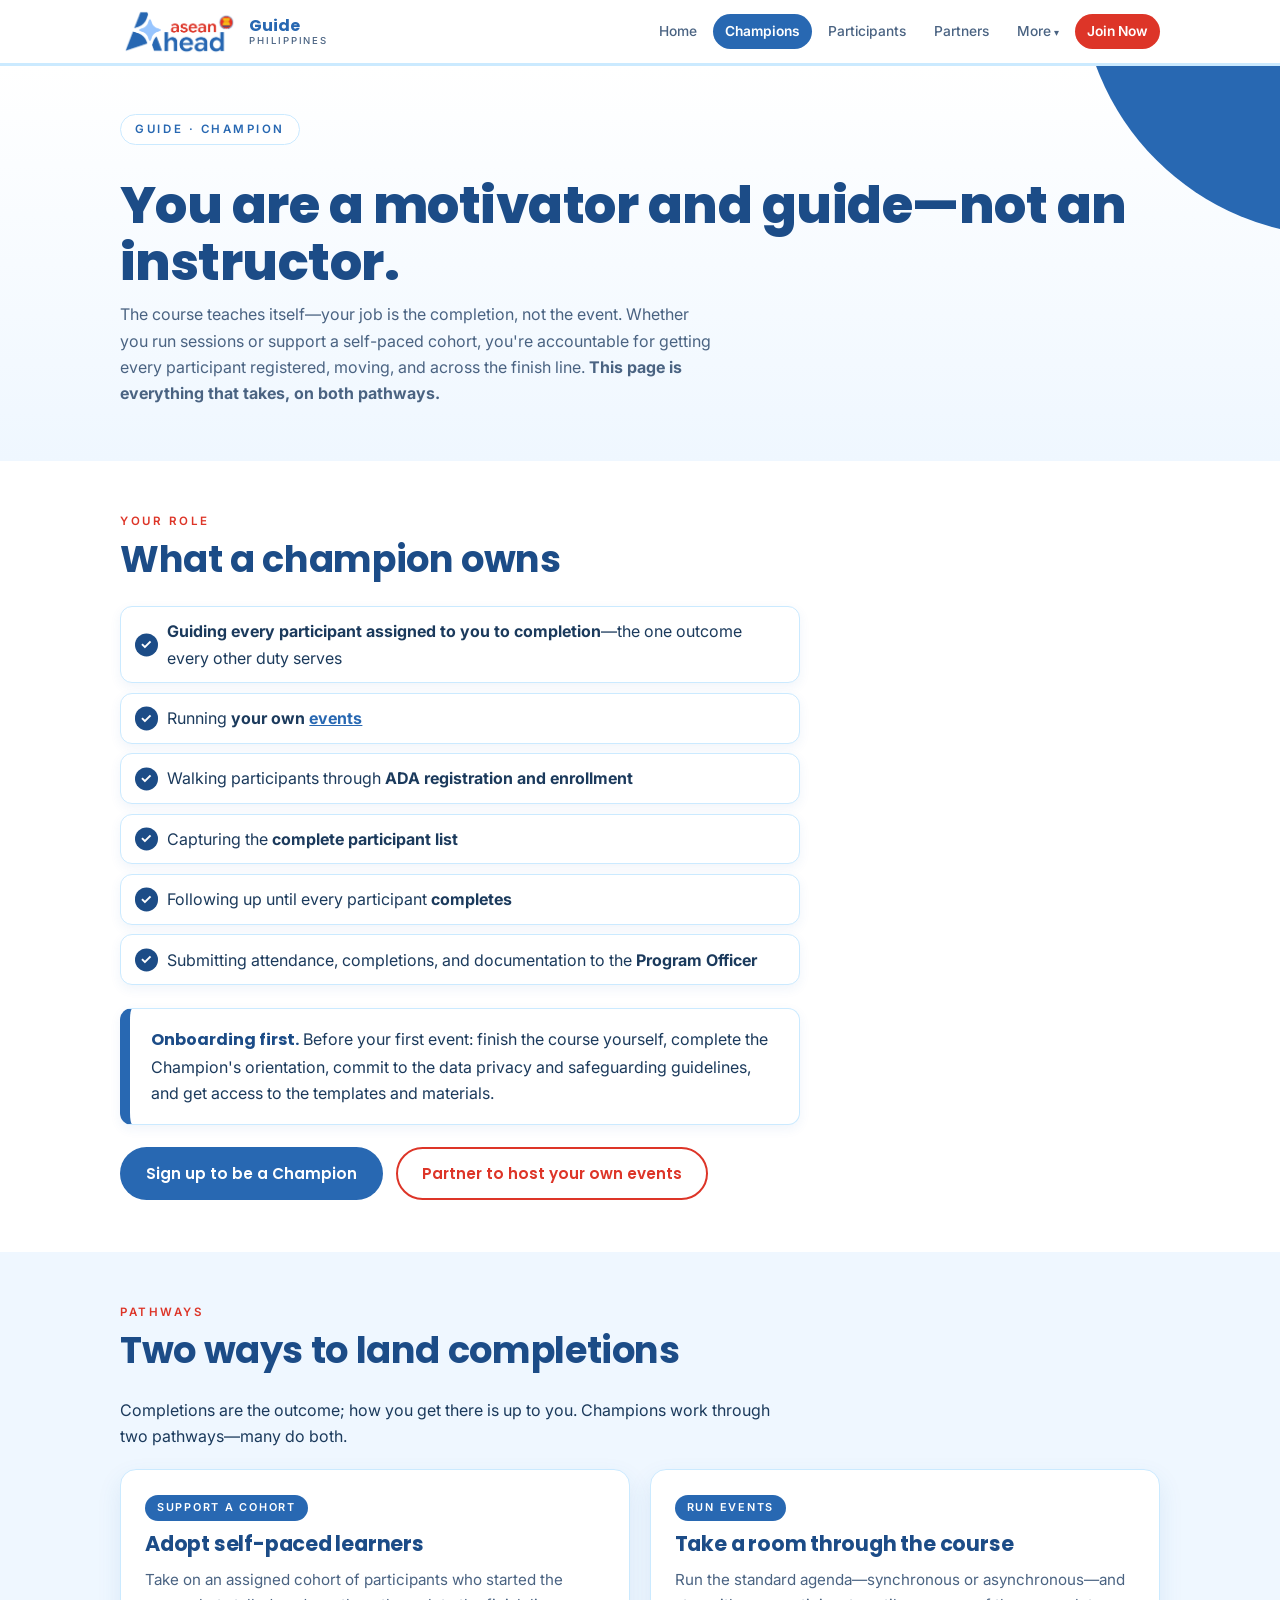
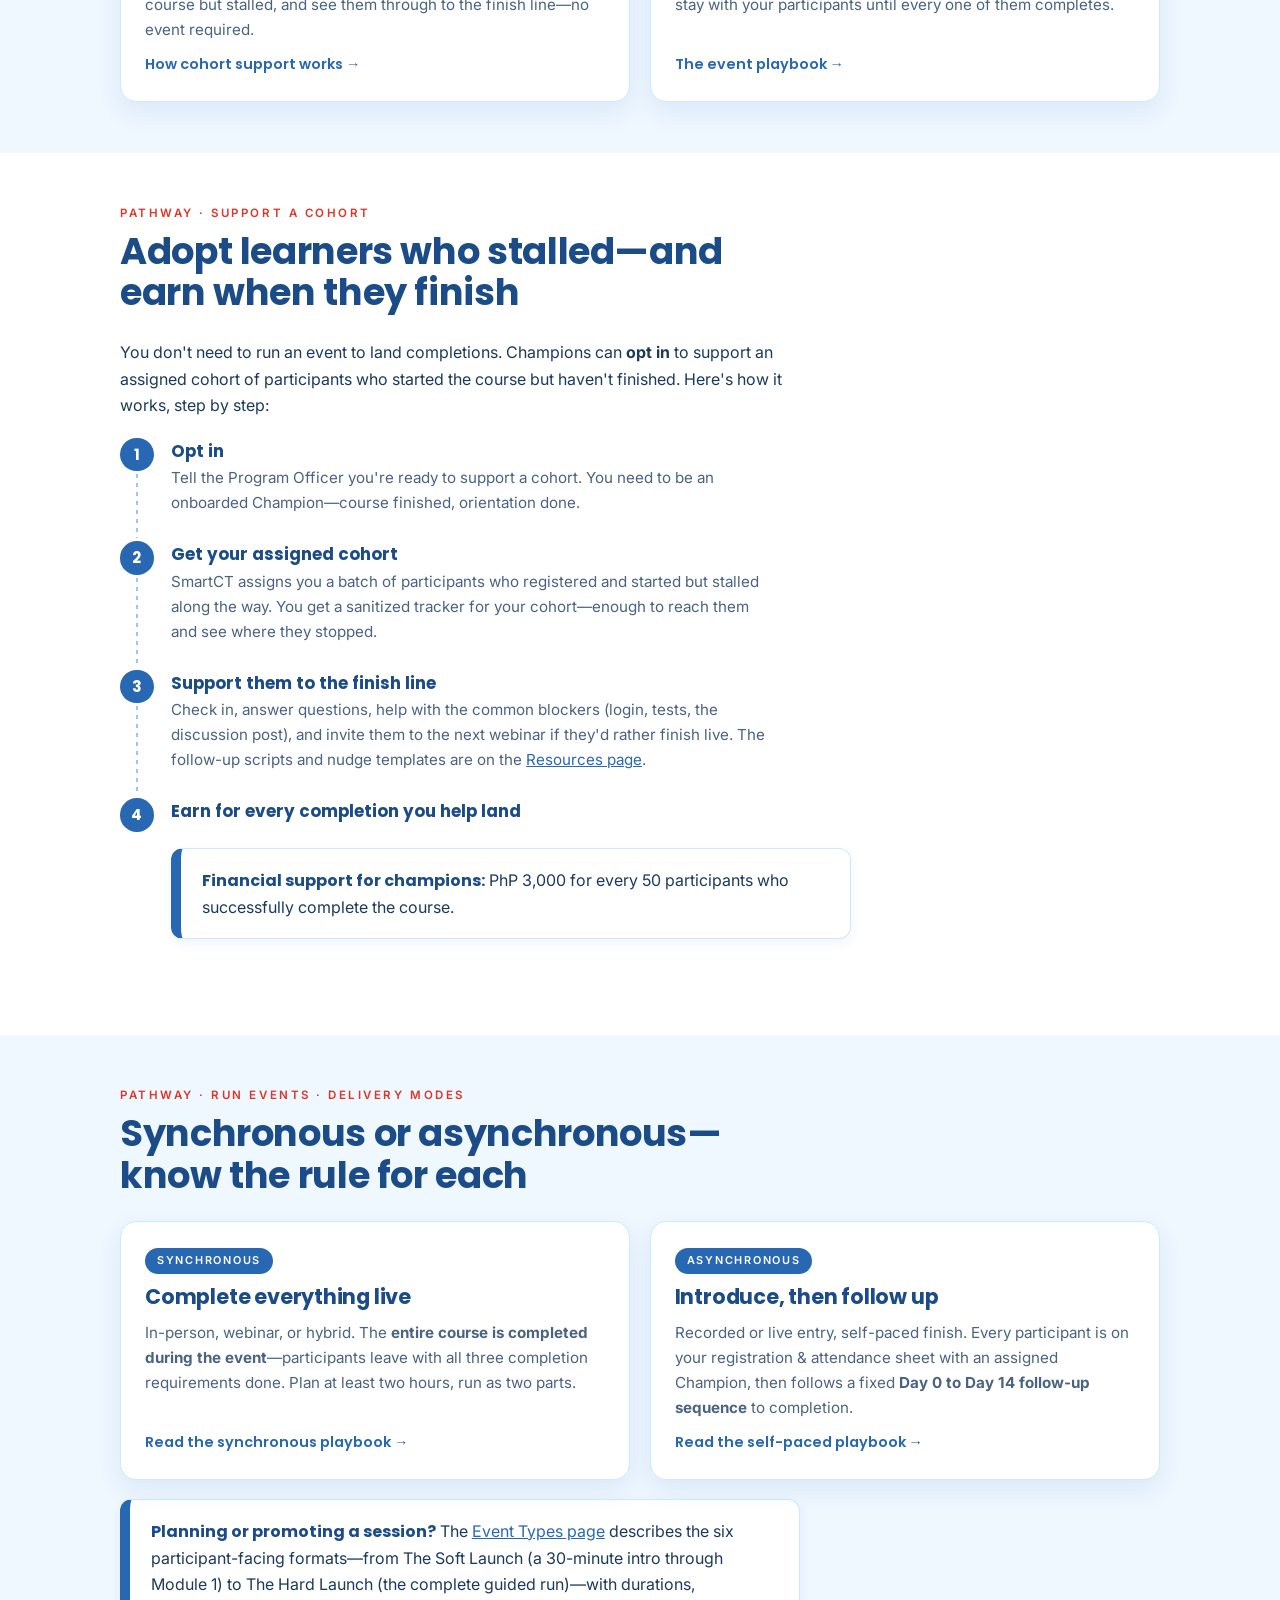
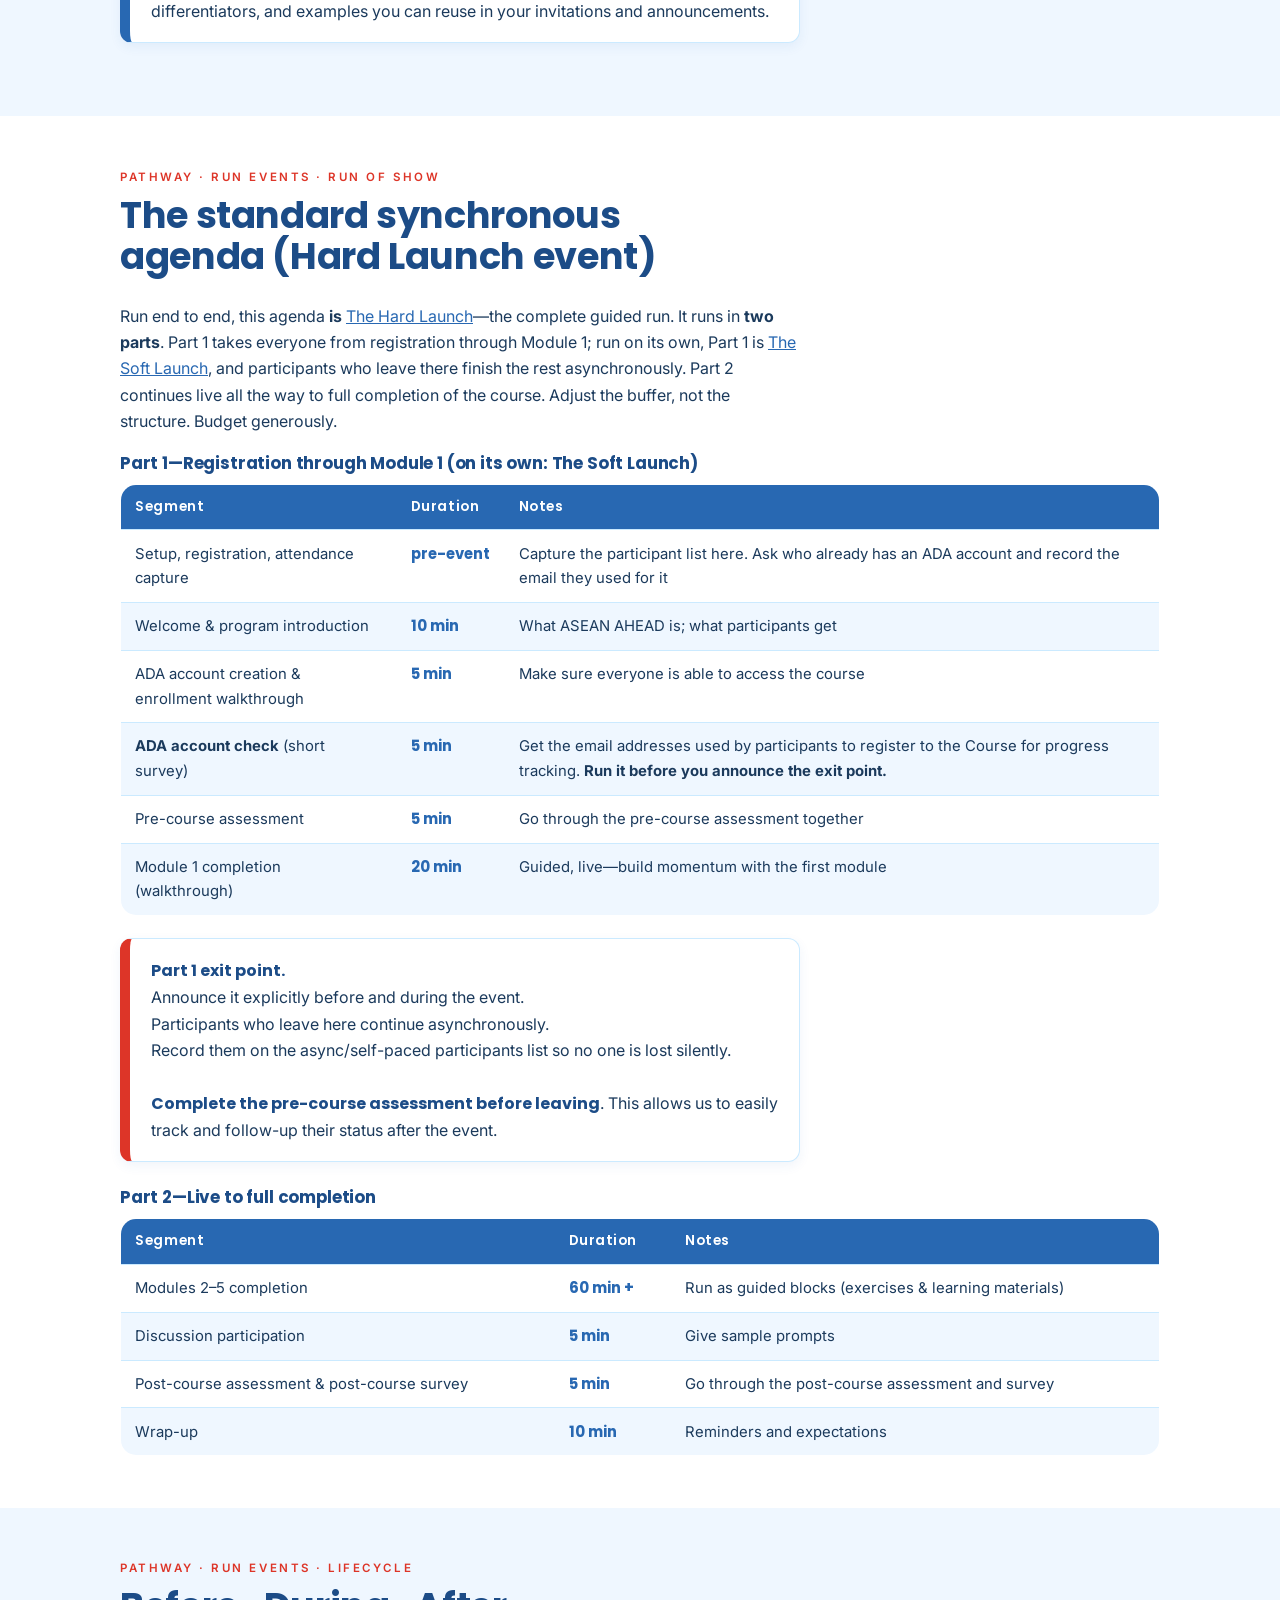
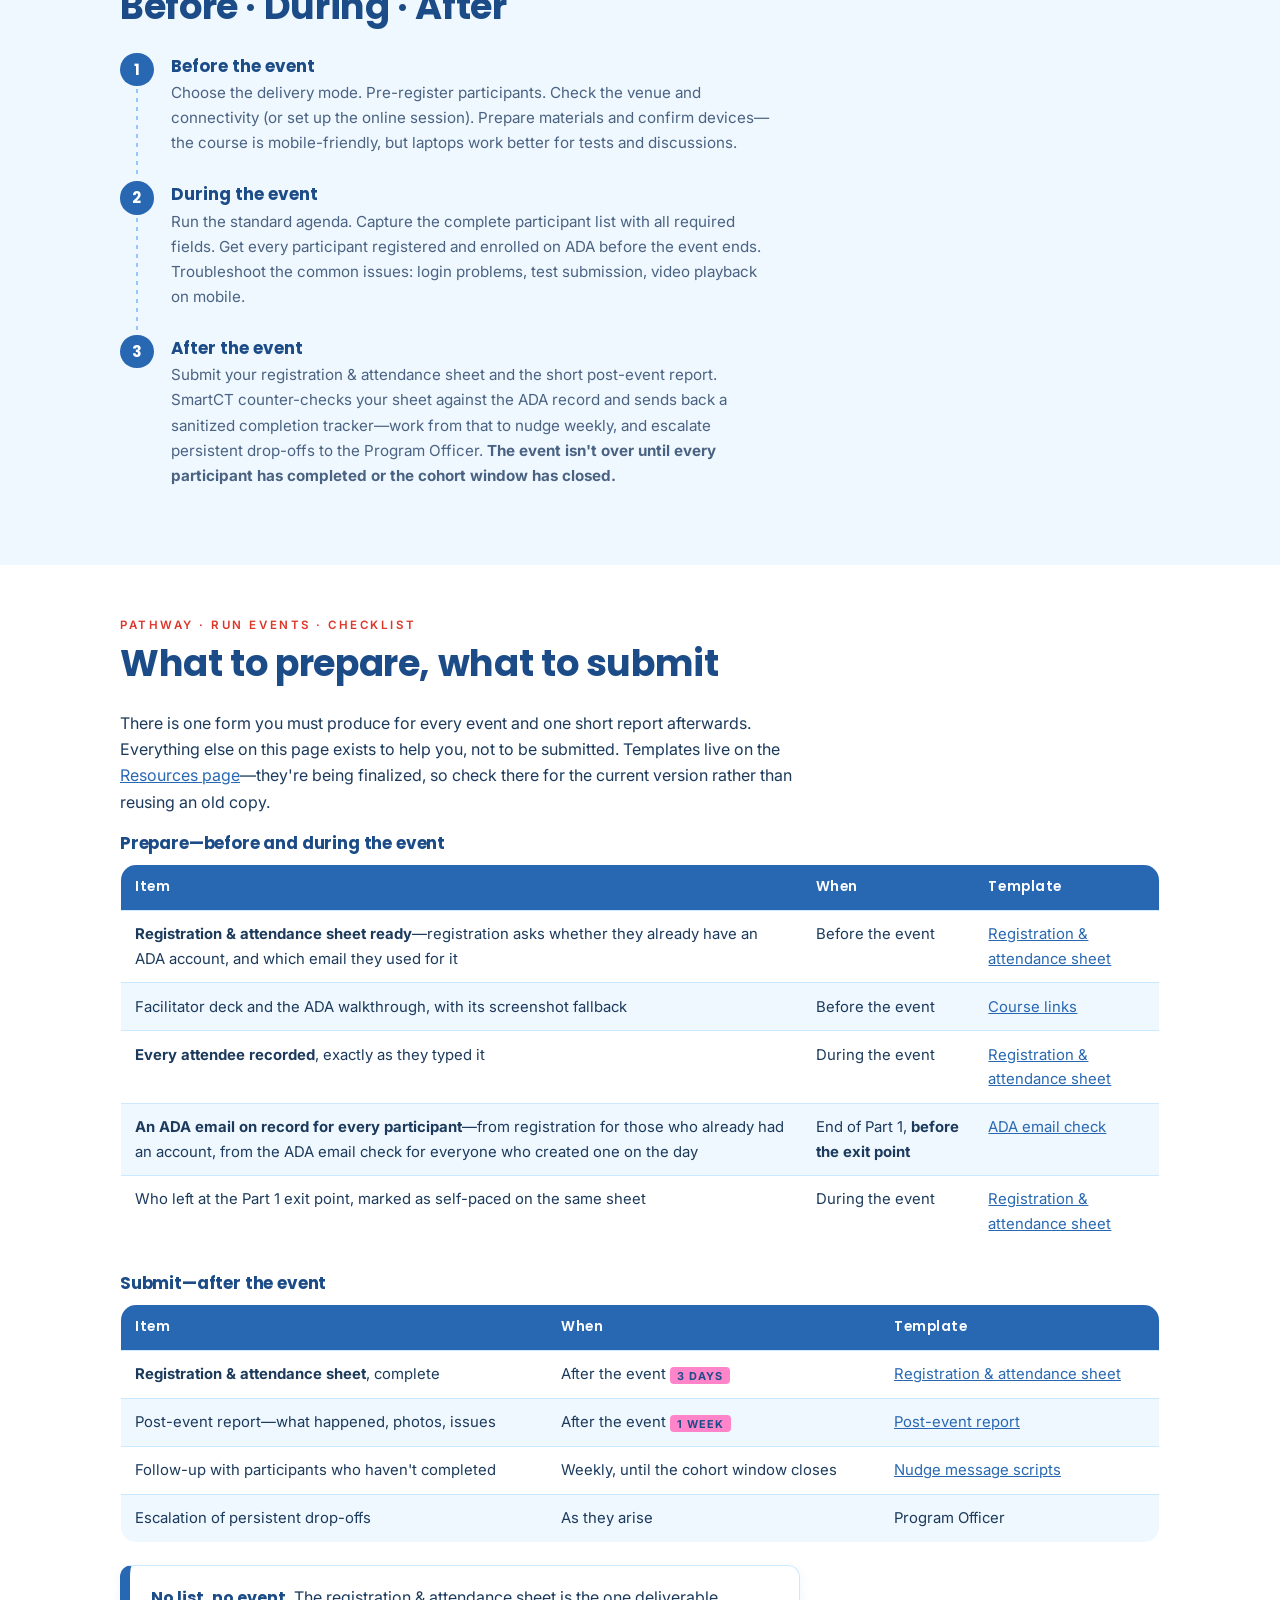
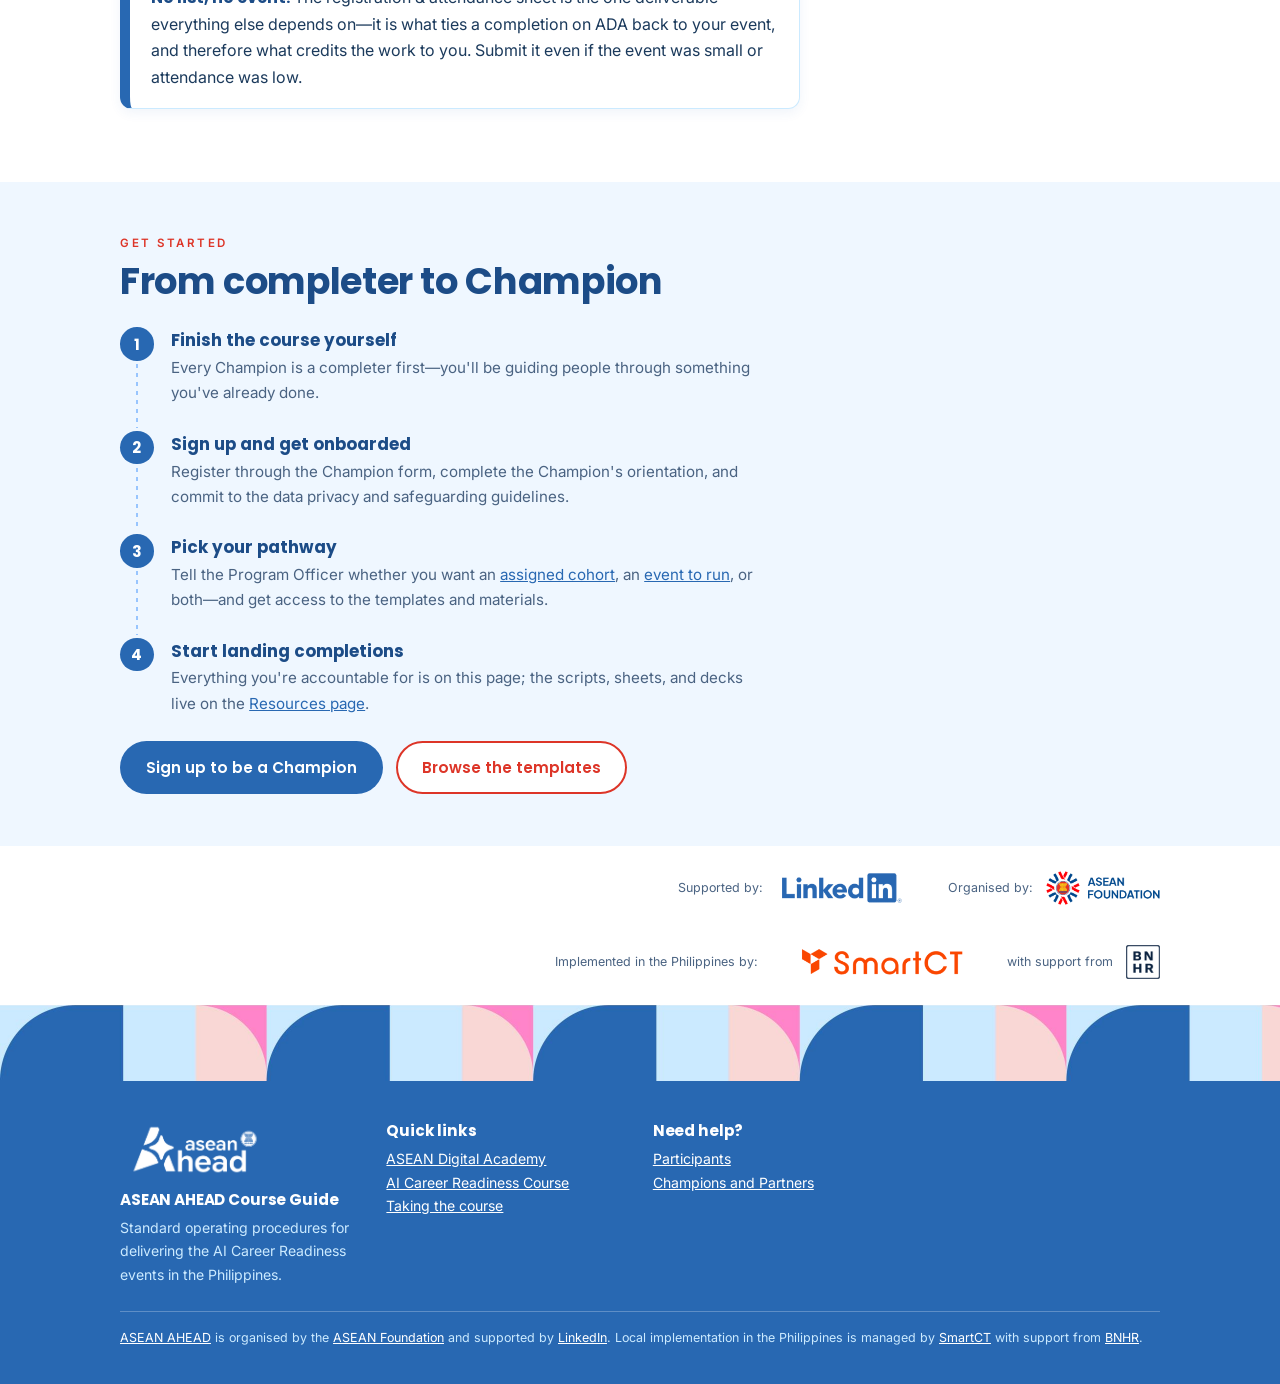
==== commit 3aa3293c: "content: cut the self-paced completion window from 21 to 14 days     - Compress the async follow-up " ====
--- a/champions.html
+++ b/champions.html
@@ -167,7 +167,7 @@
         <h3>Introduce, then follow up</h3>
         <p>Recorded or live entry, self-paced finish. Every participant is on your
            registration &amp; attendance sheet with an assigned Champion, then follows a fixed
-           <strong>Day 0 to Day 21 follow-up sequence</strong> to completion.</p>
+           <strong>Day 0 to Day 14 follow-up sequence</strong> to completion.</p>
         <span class="card-cta">Read the self-paced playbook →</span>
       </a>
     </div>
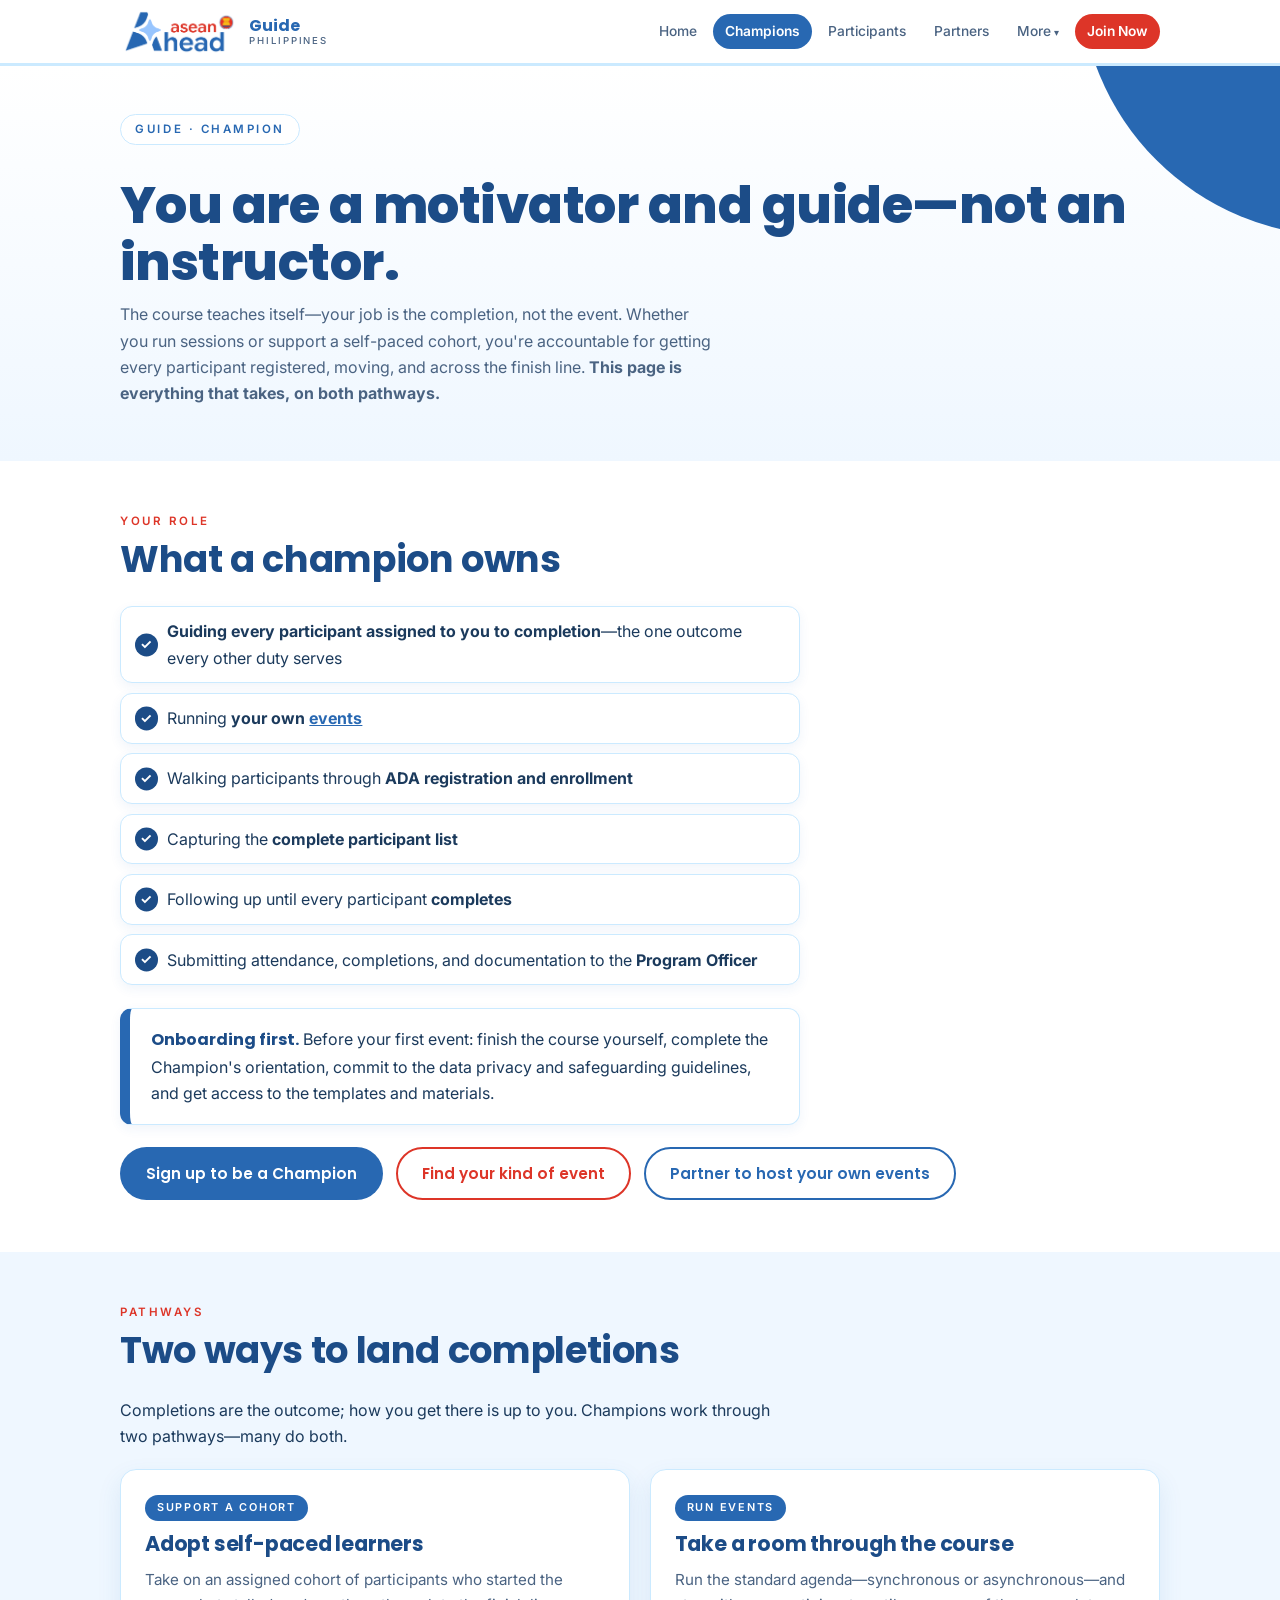
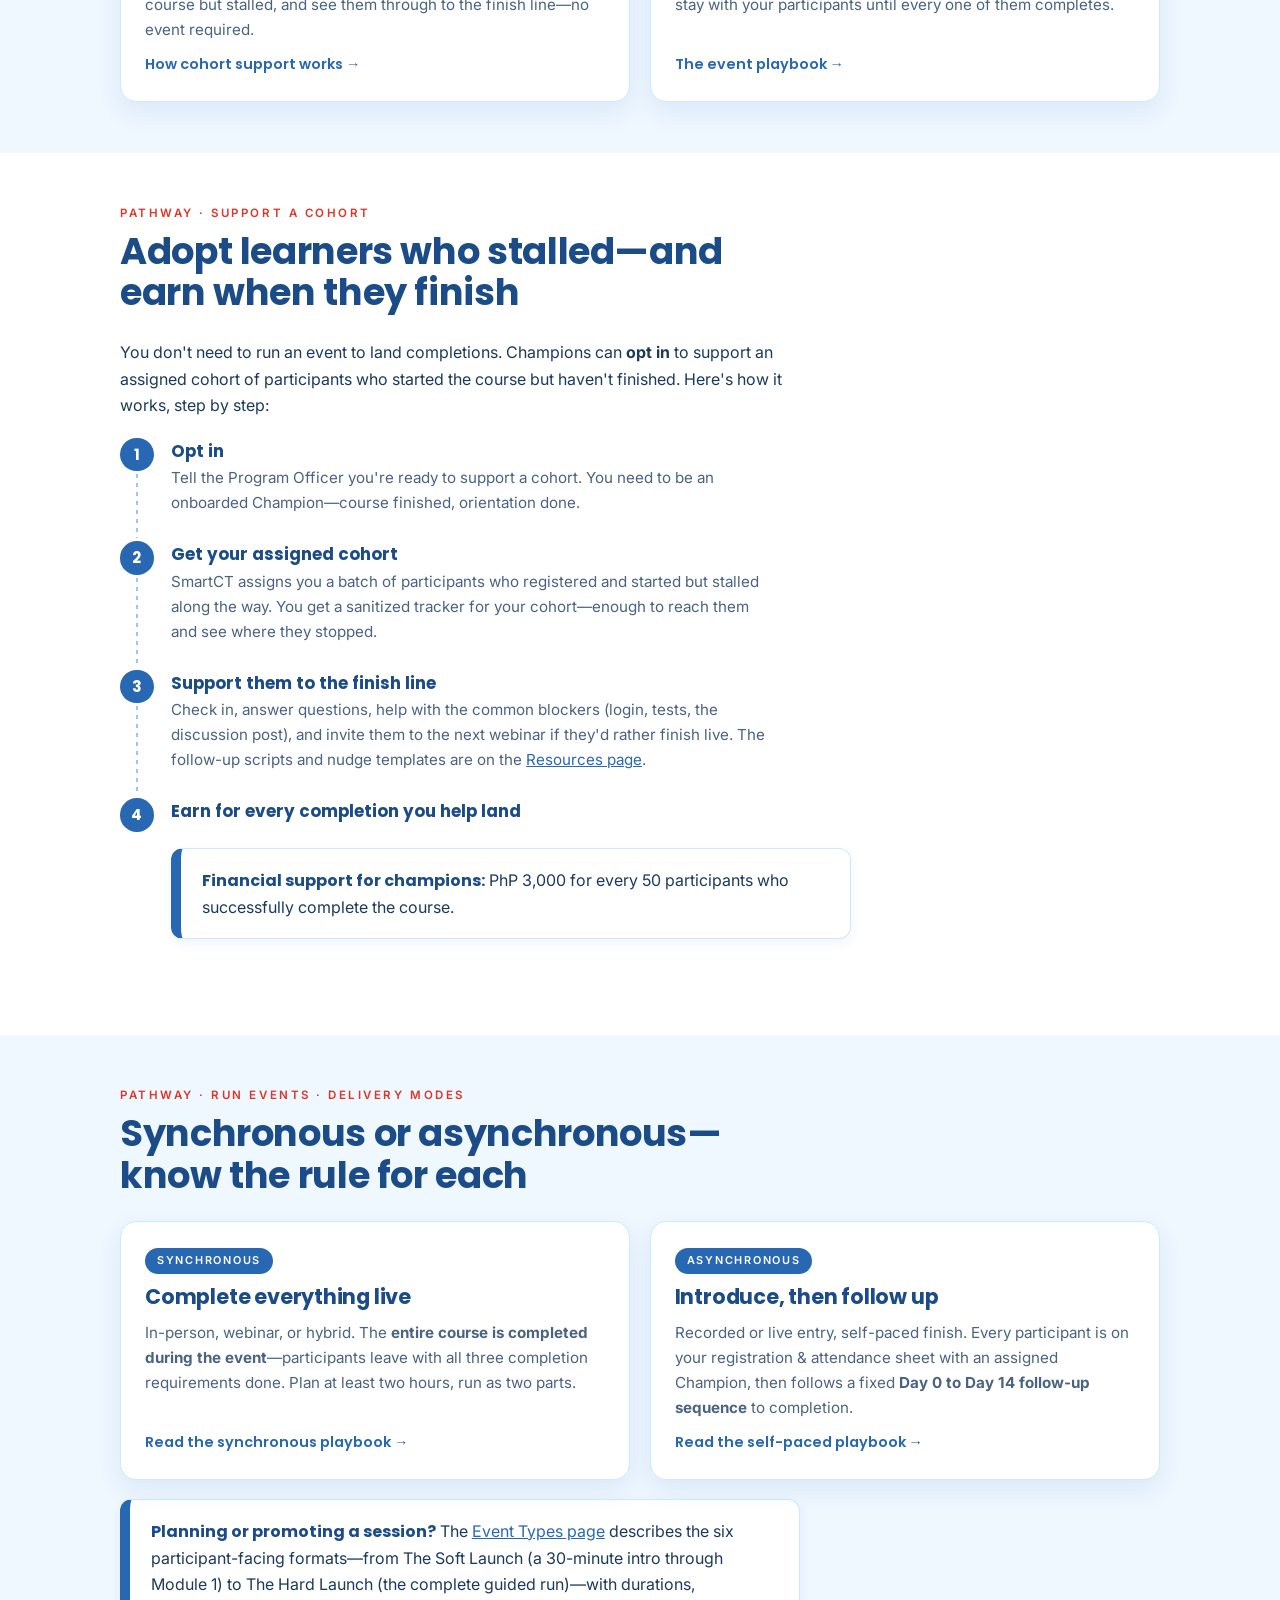
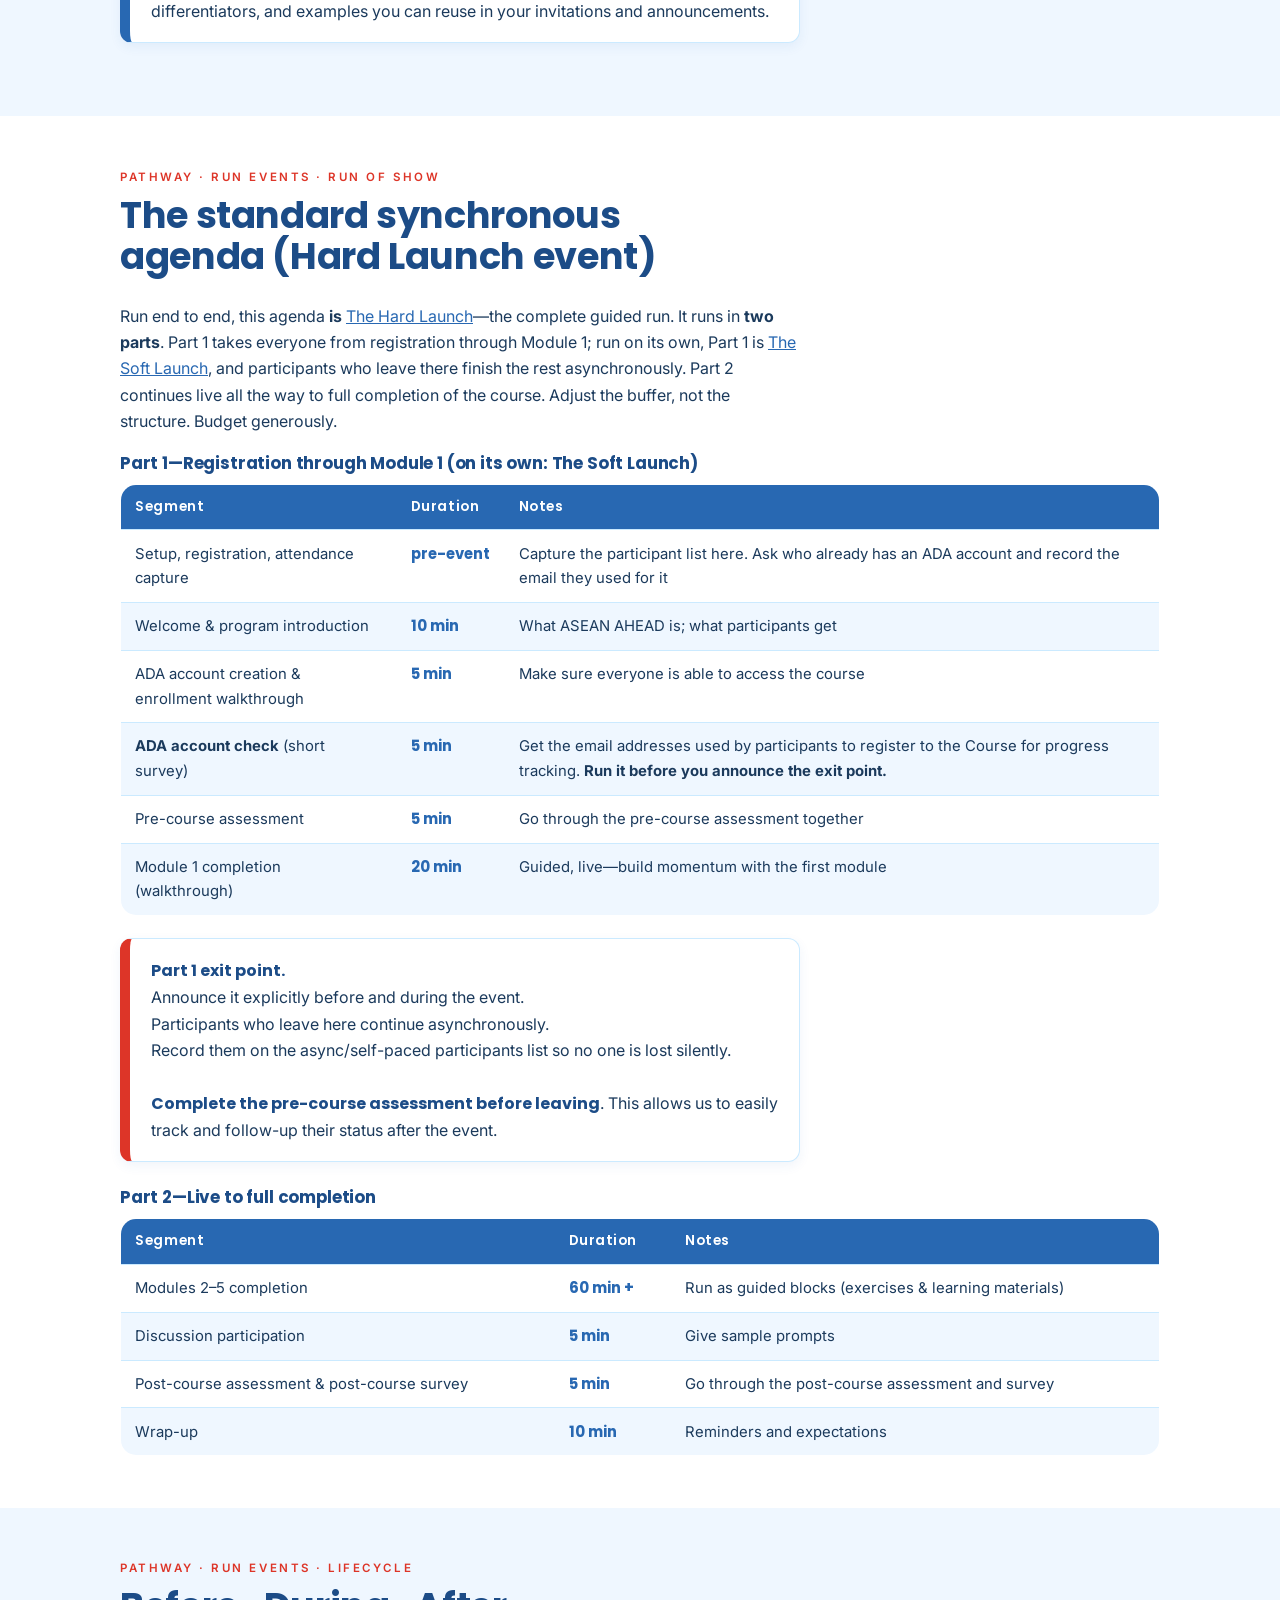
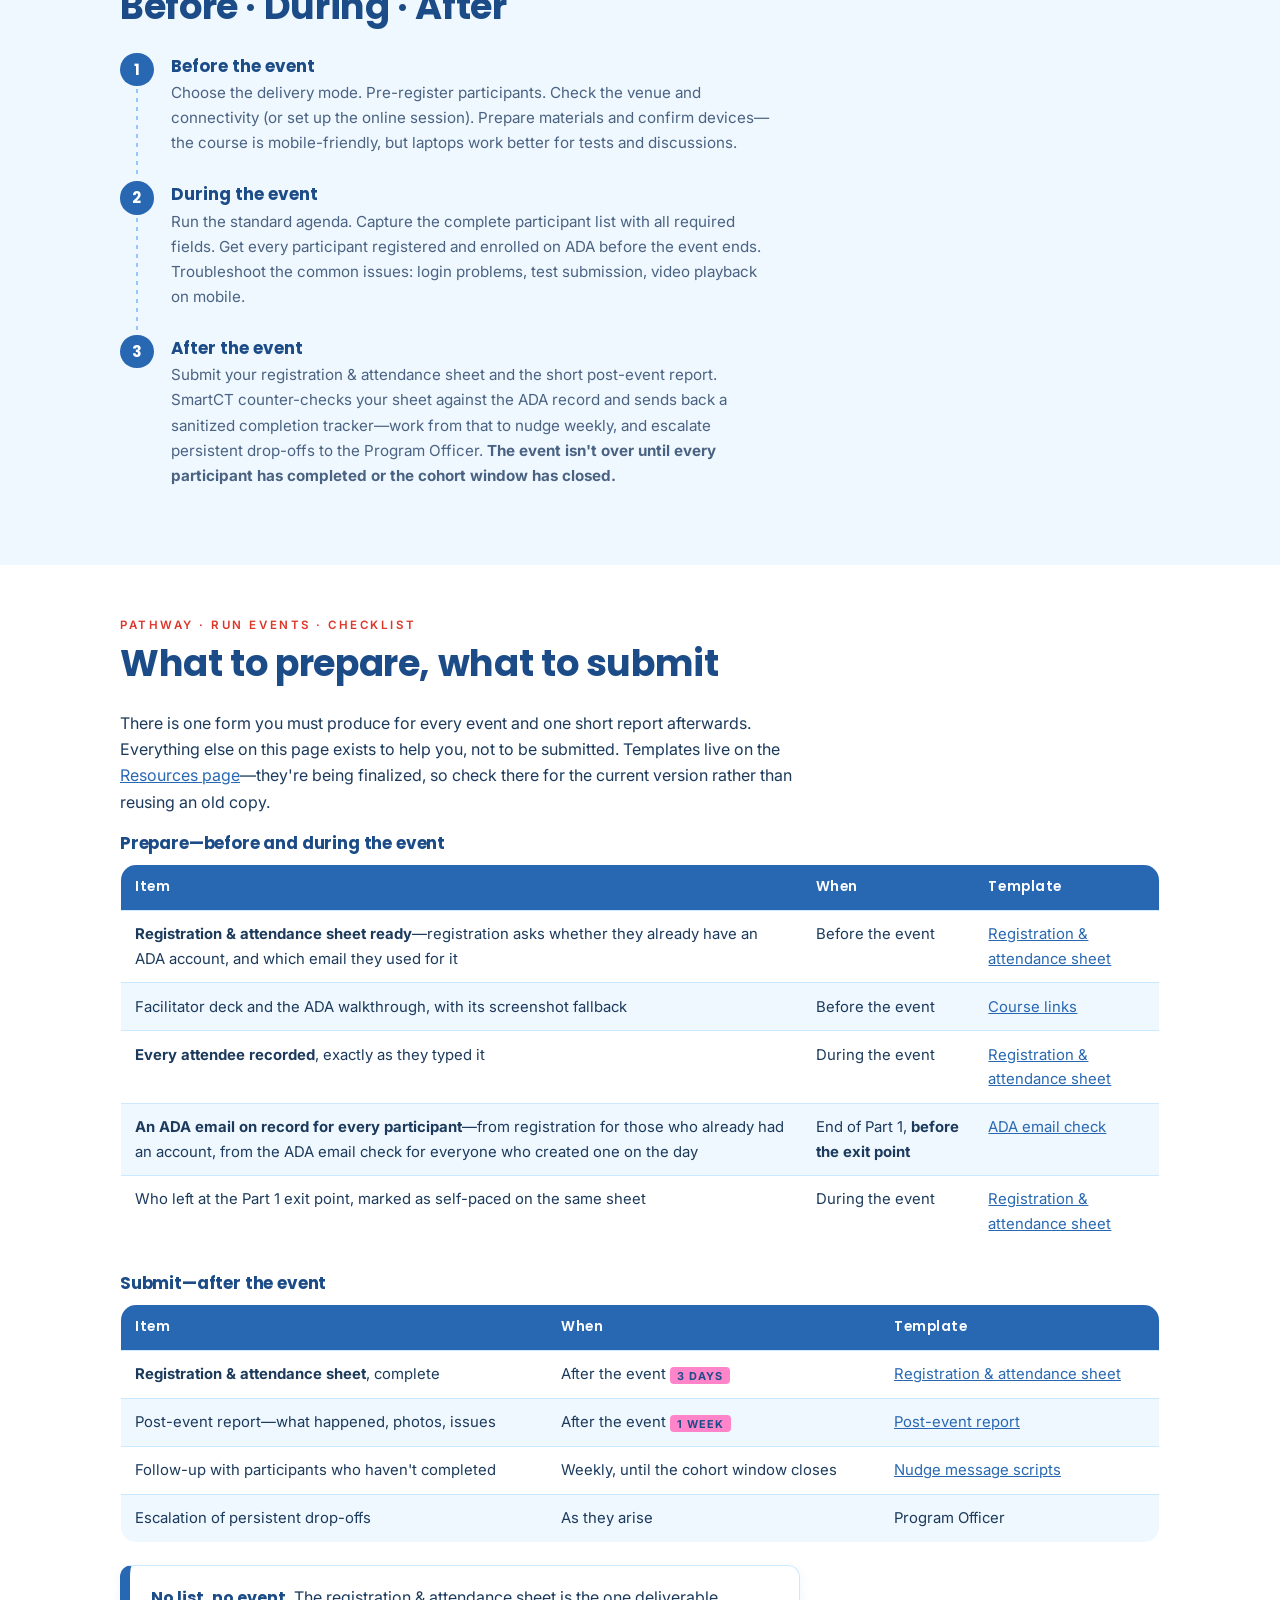
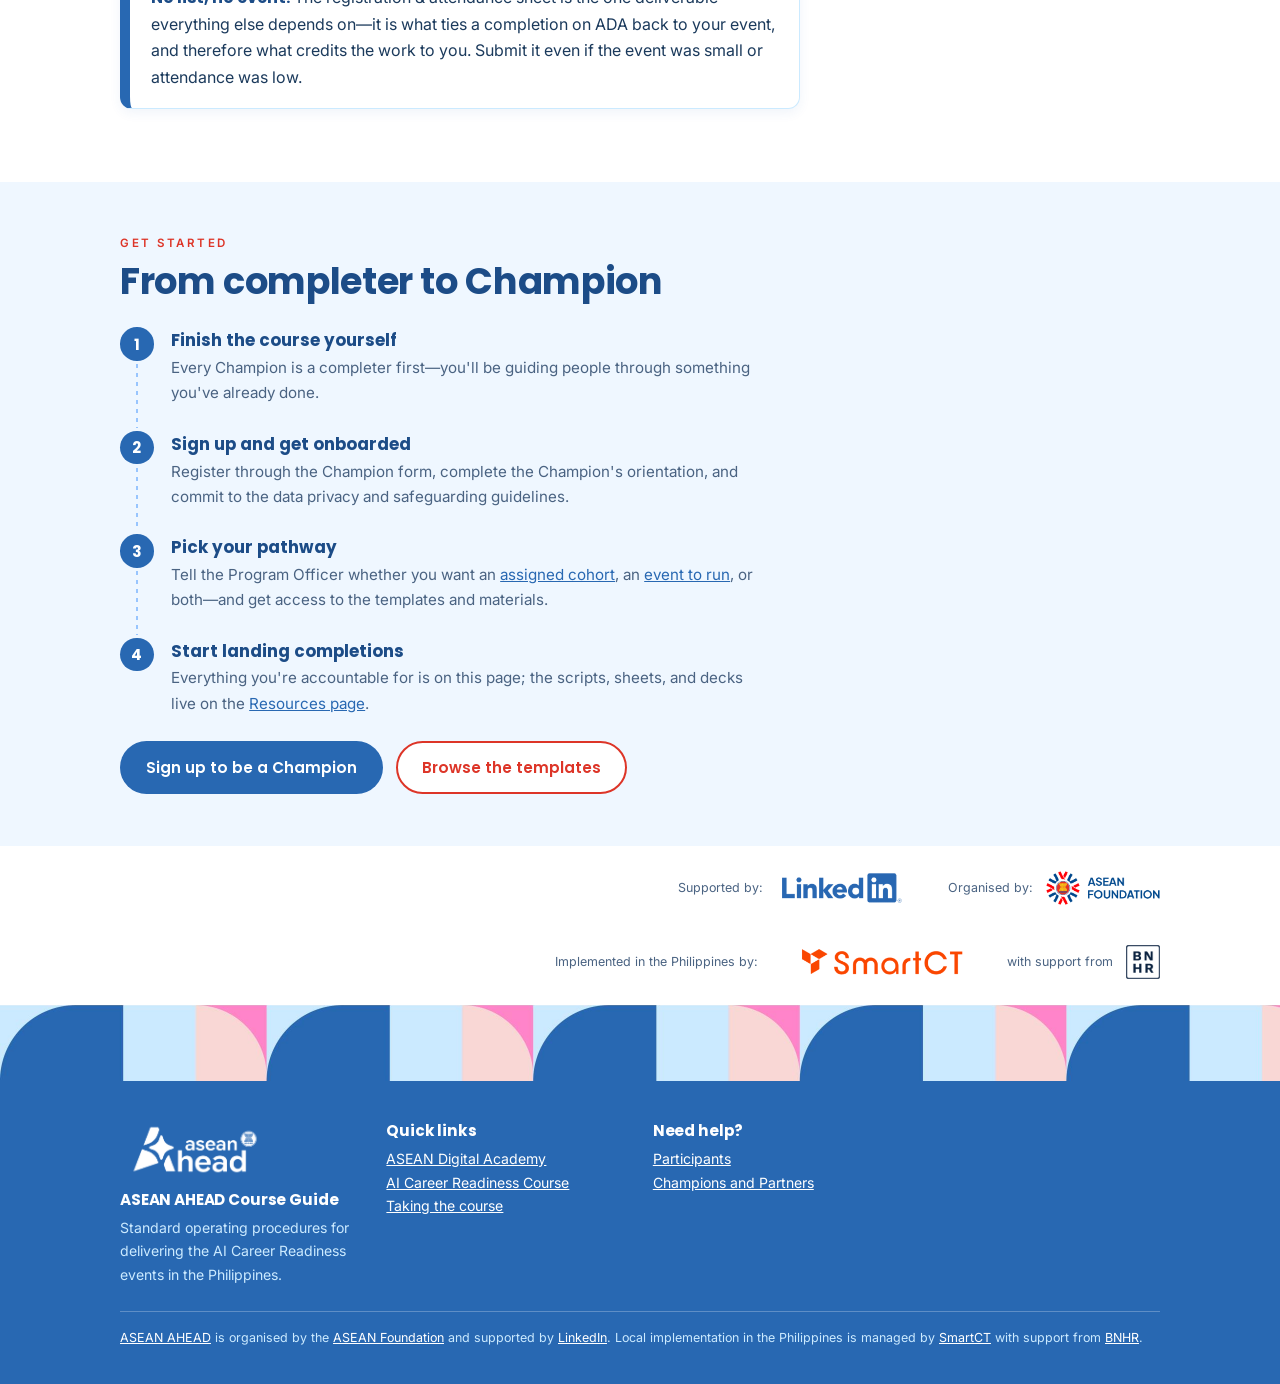
==== commit 53b81b99: "content: add 'Find your kind of event' buttons with tooltips     - Add a 'Find your kind of event' b" ====
--- a/champions.html
+++ b/champions.html
@@ -78,7 +78,8 @@
     </div>
     <div class="btn-row">
       <a class="btn btn-primary" href="https://forms.gle/2UvTiwWNy5bXKzNi9" target="_blank" rel="noopener" data-tooltip="Be part of our cohort of Champions and guide learners to completion—online or near you.">Sign up to be a Champion</a>
-      <a class="btn btn-ghost-1" href="partners.html" data-tooltip="Learn how to host and lead your own events.">Partner to host your own events</a>
+      <a class="btn btn-ghost-1" href="event-types.html" data-tooltip="Explore the six event formats—from a 30-minute intro to a full guided run.">Find your kind of event</a>
+      <a class="btn btn-ghost-2" href="partners.html" data-tooltip="Learn how to host and lead your own events.">Partner to host your own events</a>
     </div>
   </div>
 </section>
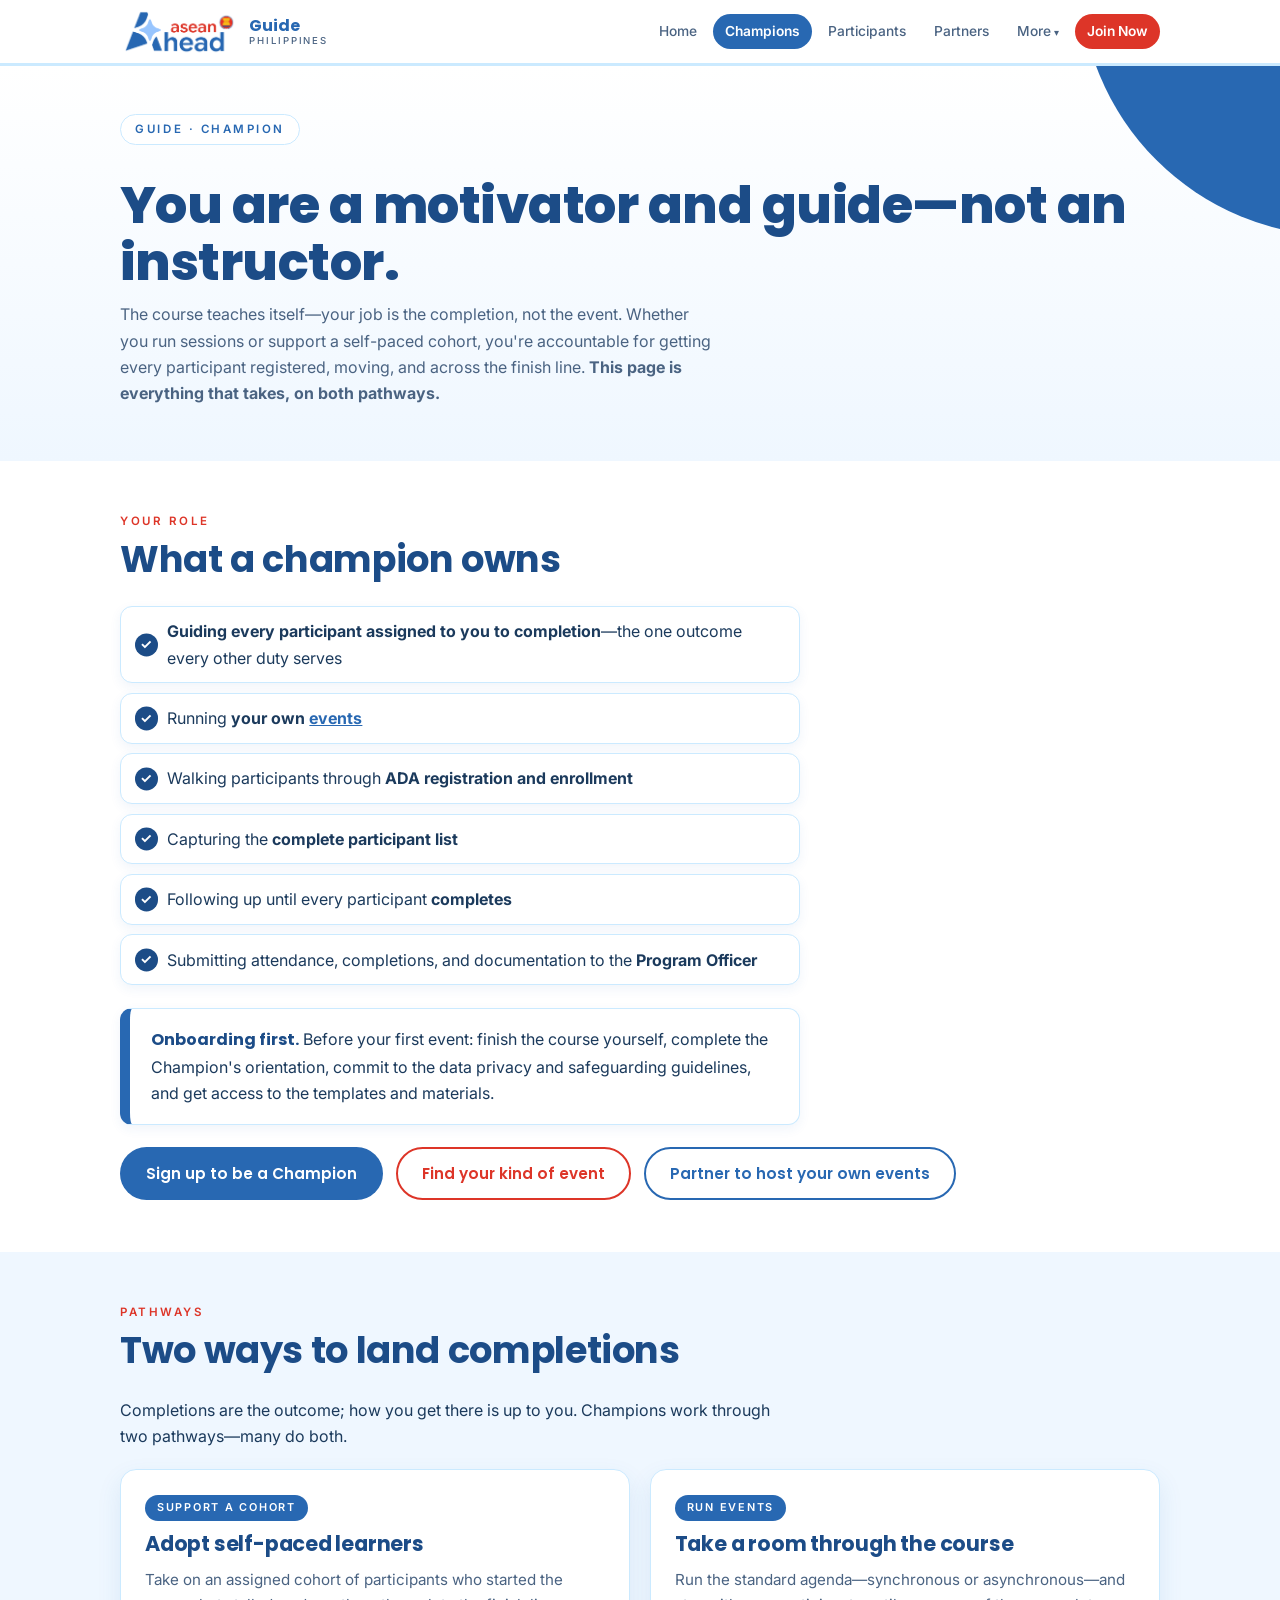
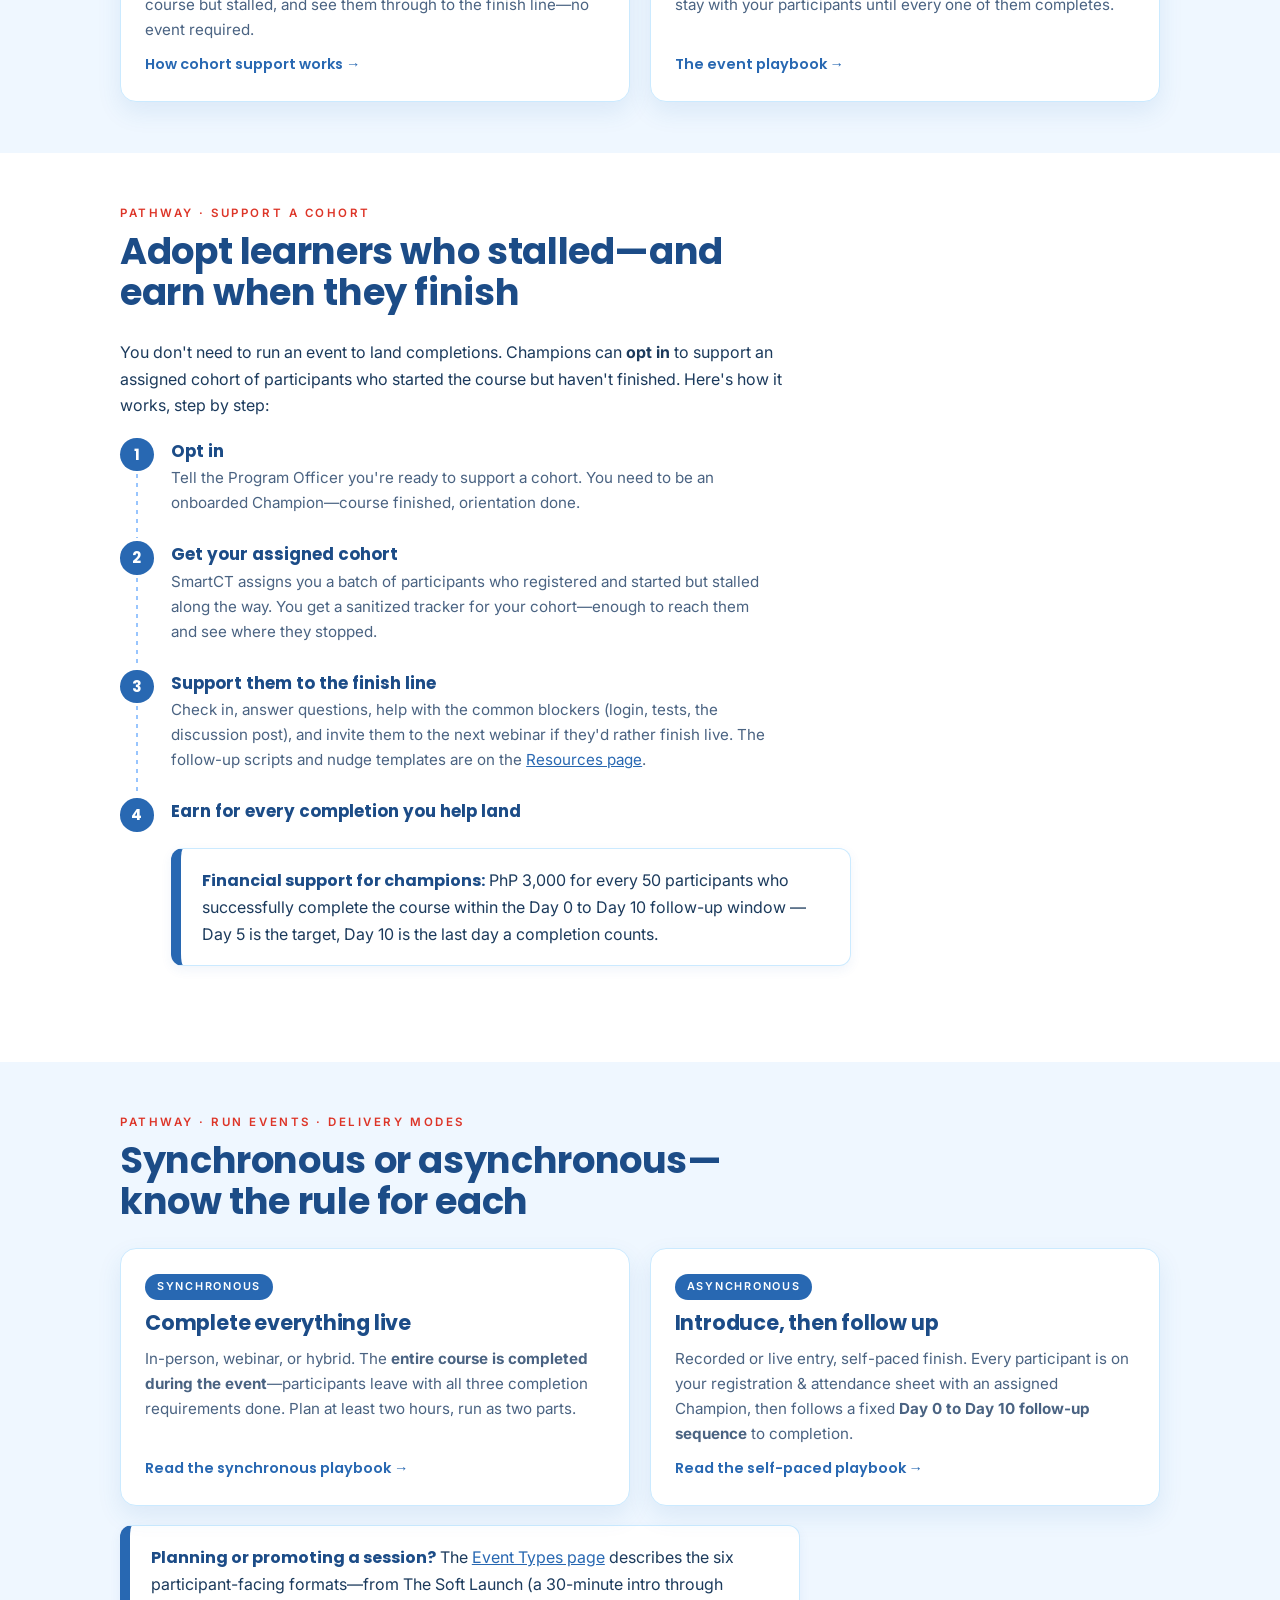
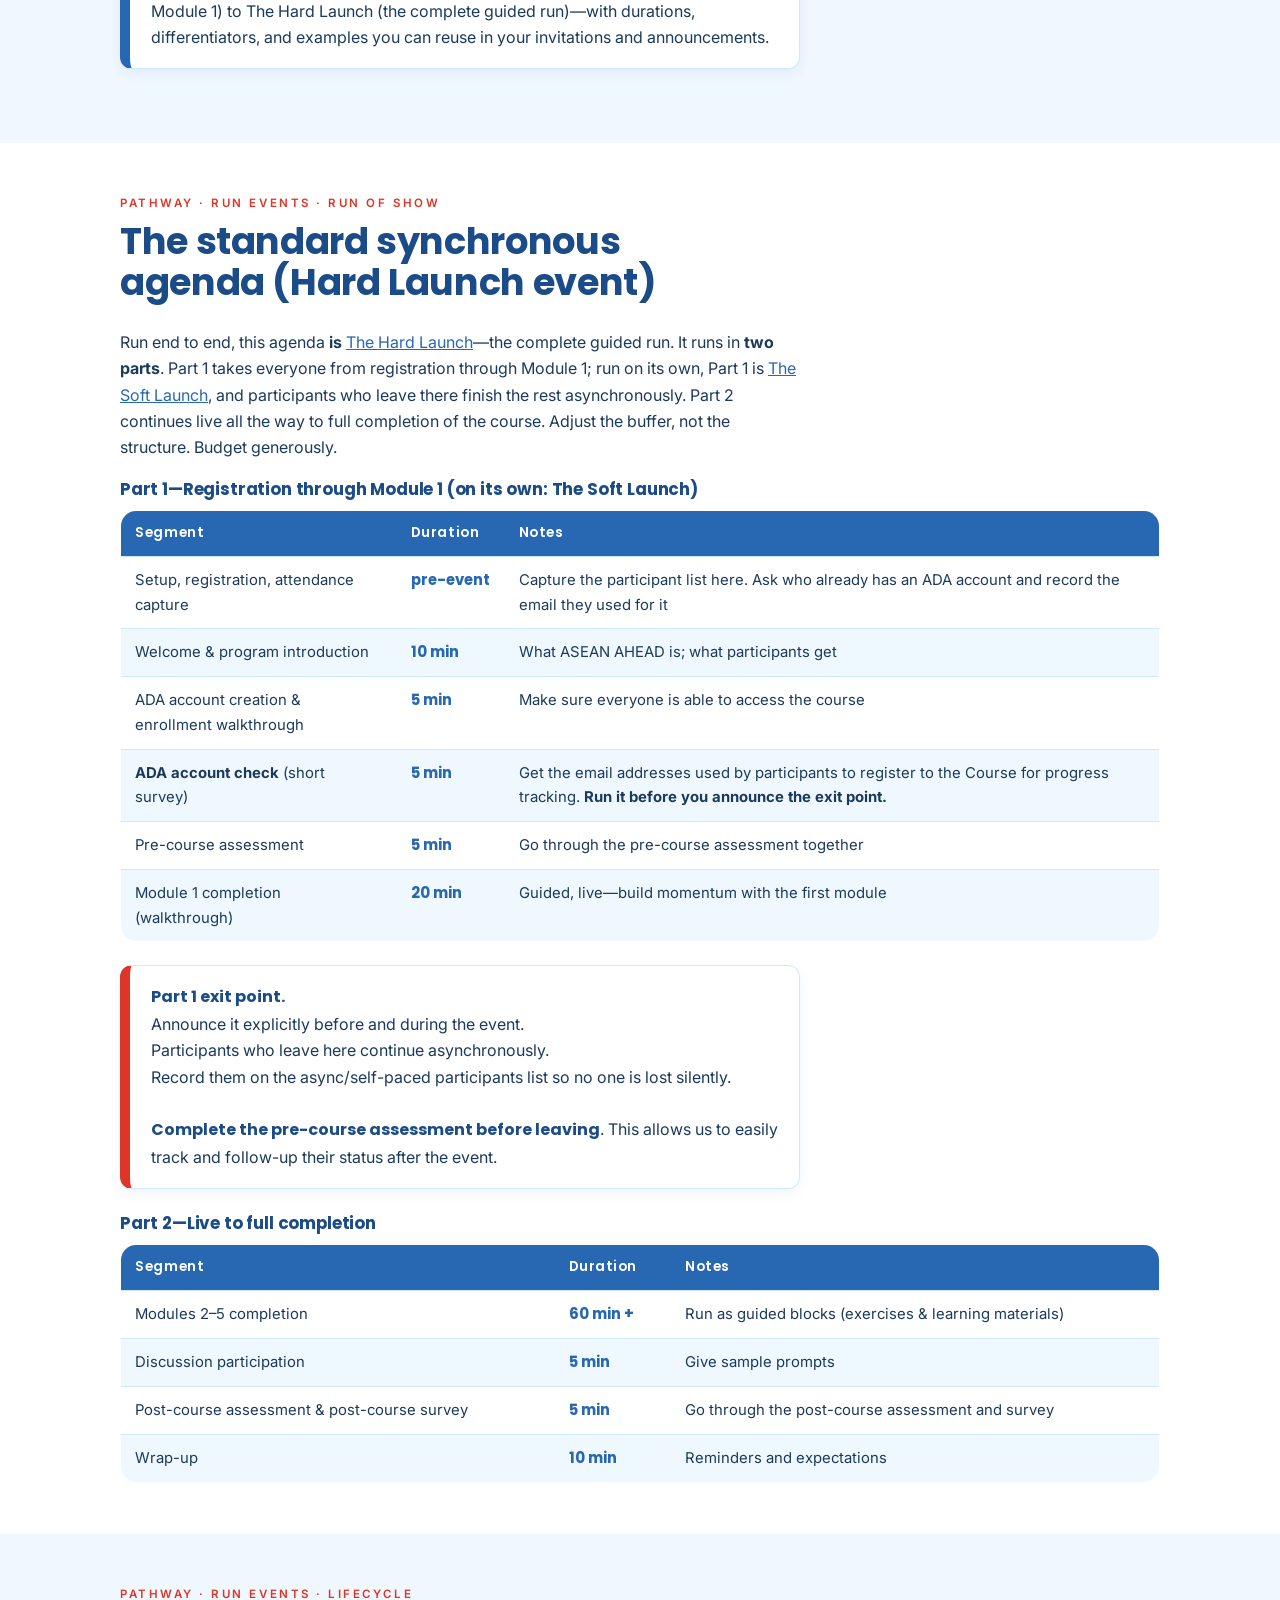
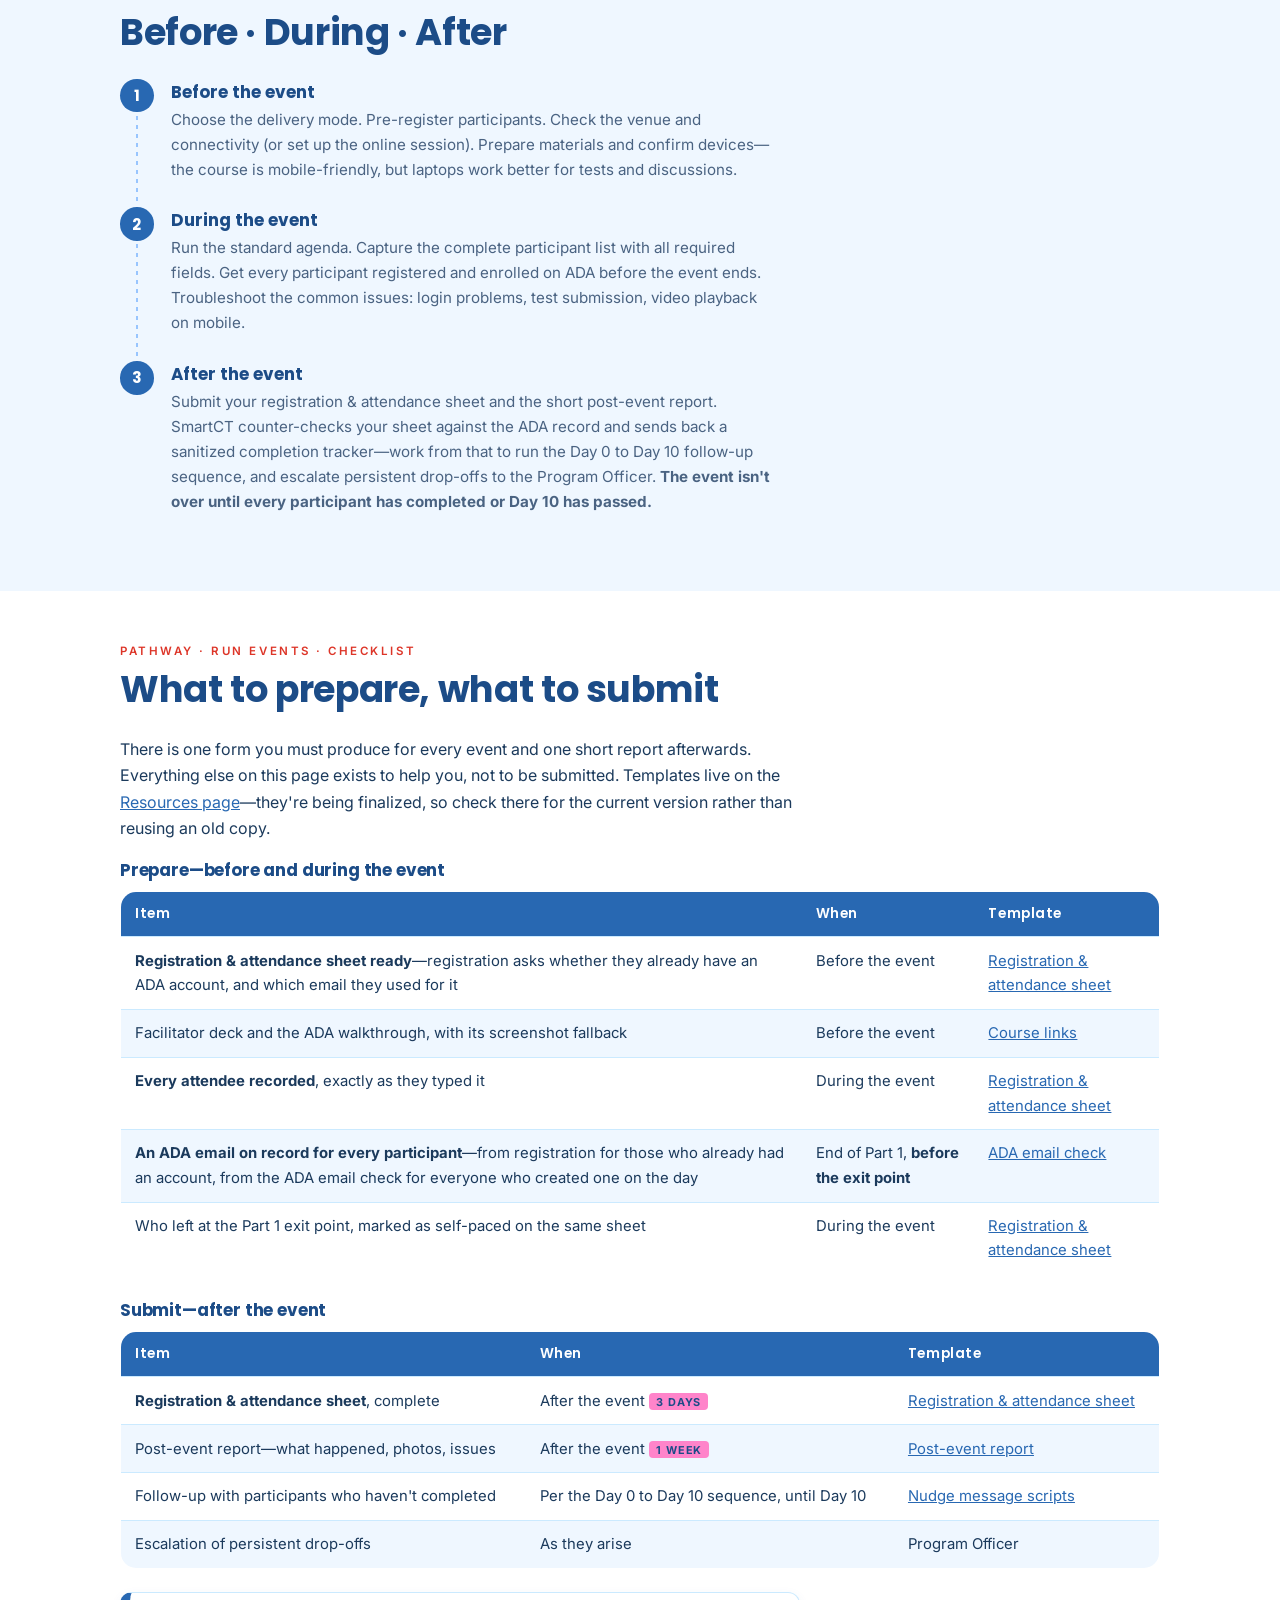
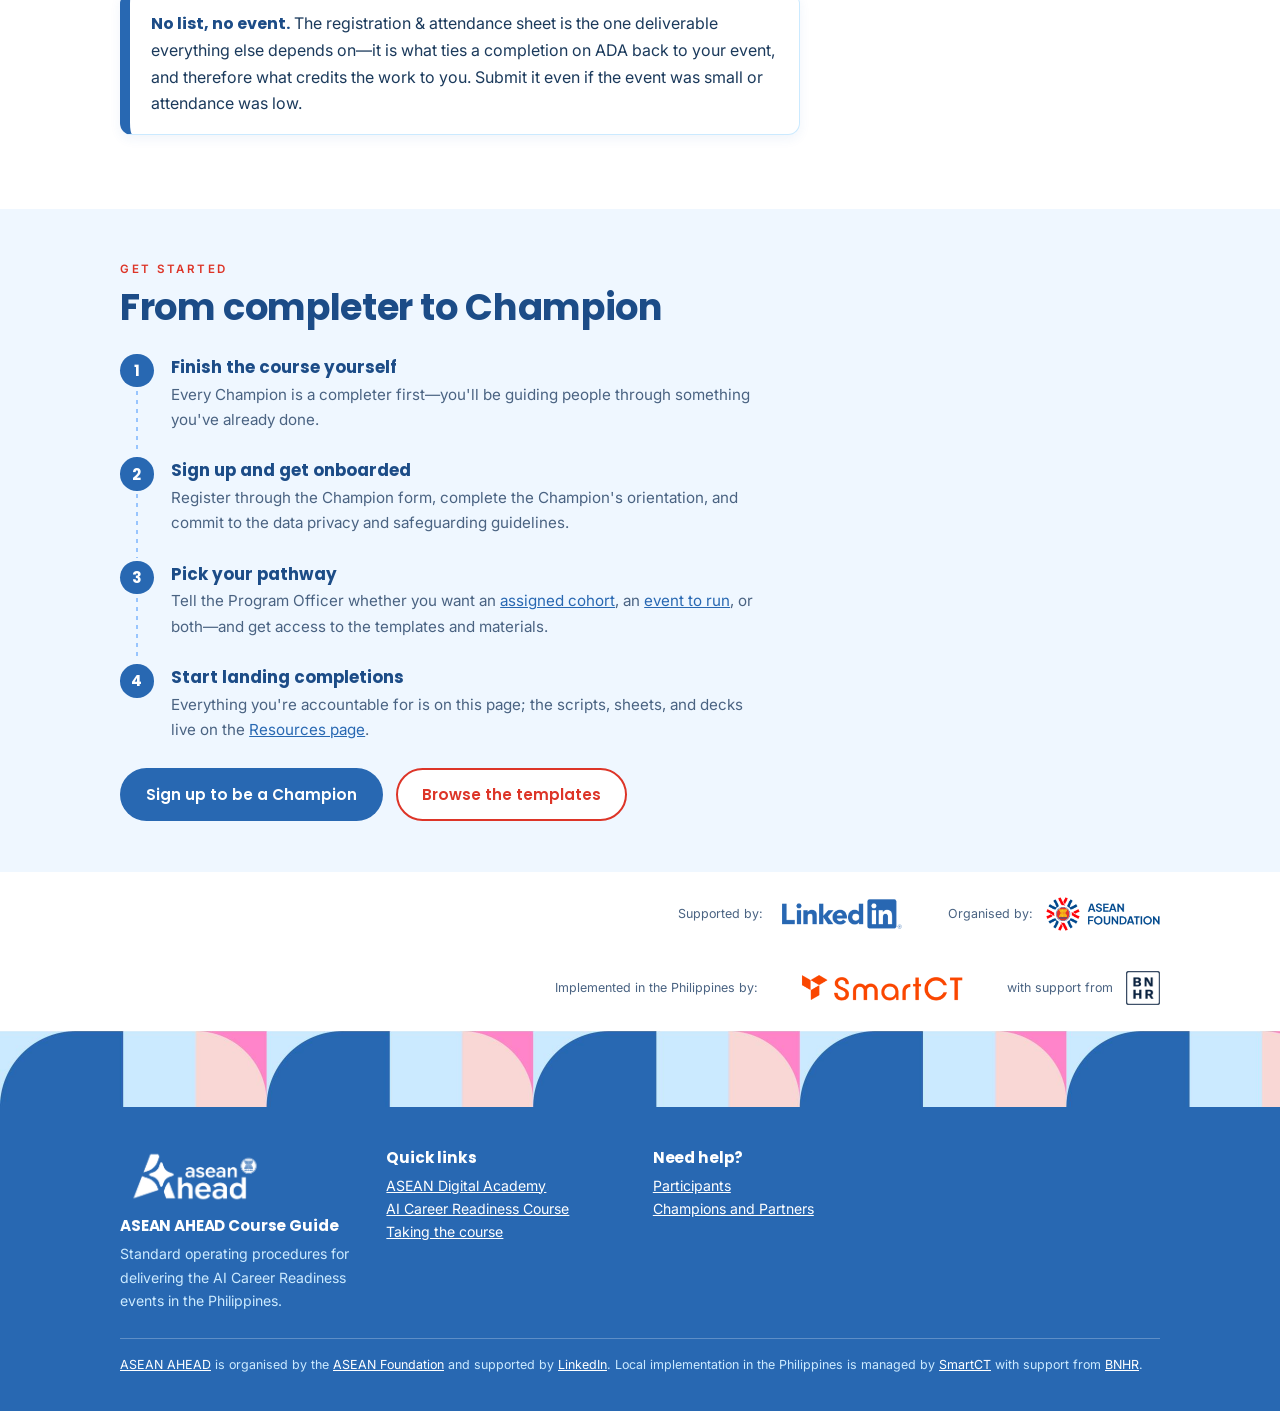
==== commit b61ba40d: "content: compress self-paced follow-up to Day 0-10; tie support eligibility to the window     - Shor" ====
--- a/champions.html
+++ b/champions.html
@@ -10,8 +10,8 @@
 <meta property="og:locale" content="en_PH">
 <meta property="og:title" content="Champions—ASEAN AHEAD Guide">
 <meta property="og:description" content="The course teaches itself—your job is guiding people to completion. Run events or support a self-paced cohort; get every participant across the finish line.">
-<meta property="og:url" content="https://asean-ahead-guide.bnhr.xyz/champions.html">
-<meta property="og:image" content="https://asean-ahead-guide.bnhr.xyz/static/assets/img/og/og-champions.png">
+<meta property="og:url" content="https://aseanahead.bnhr.xyz/champions.html">
+<meta property="og:image" content="https://aseanahead.bnhr.xyz/static/assets/img/og/og-champions.png">
 <meta property="og:image:width" content="1200">
 <meta property="og:image:height" content="630">
 <meta property="og:image:alt" content="ASEAN AHEAD card: You are a motivator and guide—not an instructor.">
@@ -143,7 +143,9 @@
         <strong>Earn for every completion you help land</strong>
         <div class="callout cobalt" style="margin-bottom:1.2rem">
           <strong>Financial support for champions:</strong> PhP 3,000 for every 50 participants
-          who successfully complete the course.
+          who successfully complete the course within the Day 0 to Day 10
+          follow-up window — Day 5 is the target, Day 10 is the last day a
+          completion counts.
         </div>
       </li>
     </ol>
@@ -168,7 +170,7 @@
         <h3>Introduce, then follow up</h3>
         <p>Recorded or live entry, self-paced finish. Every participant is on your
            registration &amp; attendance sheet with an assigned Champion, then follows a fixed
-           <strong>Day 0 to Day 14 follow-up sequence</strong> to completion.</p>
+           <strong>Day 0 to Day 10 follow-up sequence</strong> to completion.</p>
         <span class="card-cta">Read the self-paced playbook →</span>
       </a>
     </div>
@@ -259,9 +261,9 @@
         <p>Submit your registration &amp; attendance sheet and the short
            post-event report. SmartCT counter-checks your sheet against the ADA
            record and sends back a sanitized completion tracker—work from that to
-           nudge weekly, and escalate persistent drop-offs to the Program
-           Officer. <strong>The event isn't over until every participant has
-           completed or the cohort window has closed.</strong></p>
+           run the Day 0 to Day 10 follow-up sequence, and escalate persistent
+           drop-offs to the Program Officer. <strong>The event isn't over until
+           every participant has completed or Day 10 has passed.</strong></p>
       </li>
     </ol>
   </div>
@@ -305,7 +307,7 @@
         <tbody>
           <tr><td><strong>Registration &amp; attendance sheet</strong>, complete</td><td>After the event <span class="tbd">3 days</span></td><td><a href="resources.html#templates">Registration &amp; attendance sheet</a></td></tr>
           <tr><td>Post-event report—what happened, photos, issues</td><td>After the event <span class="tbd">1 week</span></td><td><a href="resources.html#templates">Post-event report</a></td></tr>
-          <tr><td>Follow-up with participants who haven't completed</td><td>Weekly, until the cohort window closes</td><td><a href="resources.html#templates">Nudge message scripts</a></td></tr>
+          <tr><td>Follow-up with participants who haven't completed</td><td>Per the Day 0 to Day 10 sequence, until Day 10</td><td><a href="resources.html#templates">Nudge message scripts</a></td></tr>
           <tr><td>Escalation of persistent drop-offs</td><td>As they arise</td><td>Program Officer</td></tr>
         </tbody>
       </table>
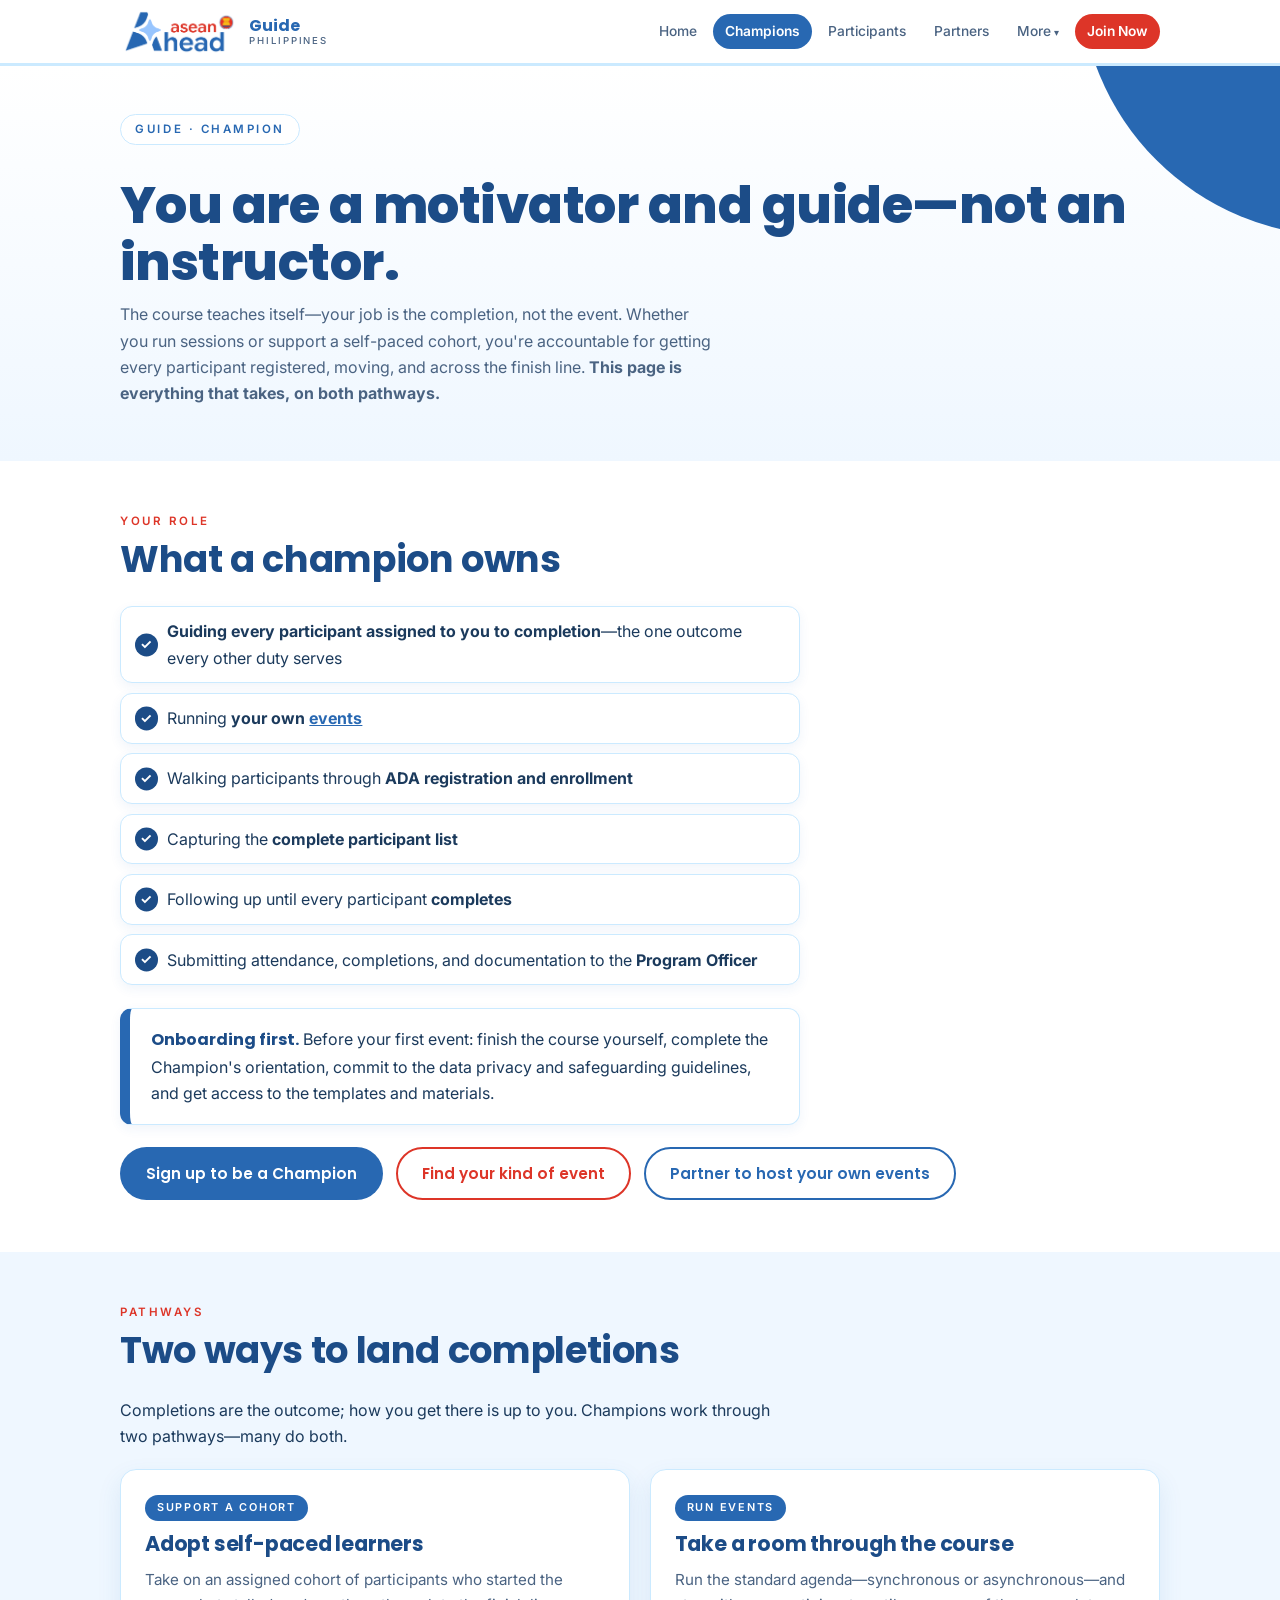
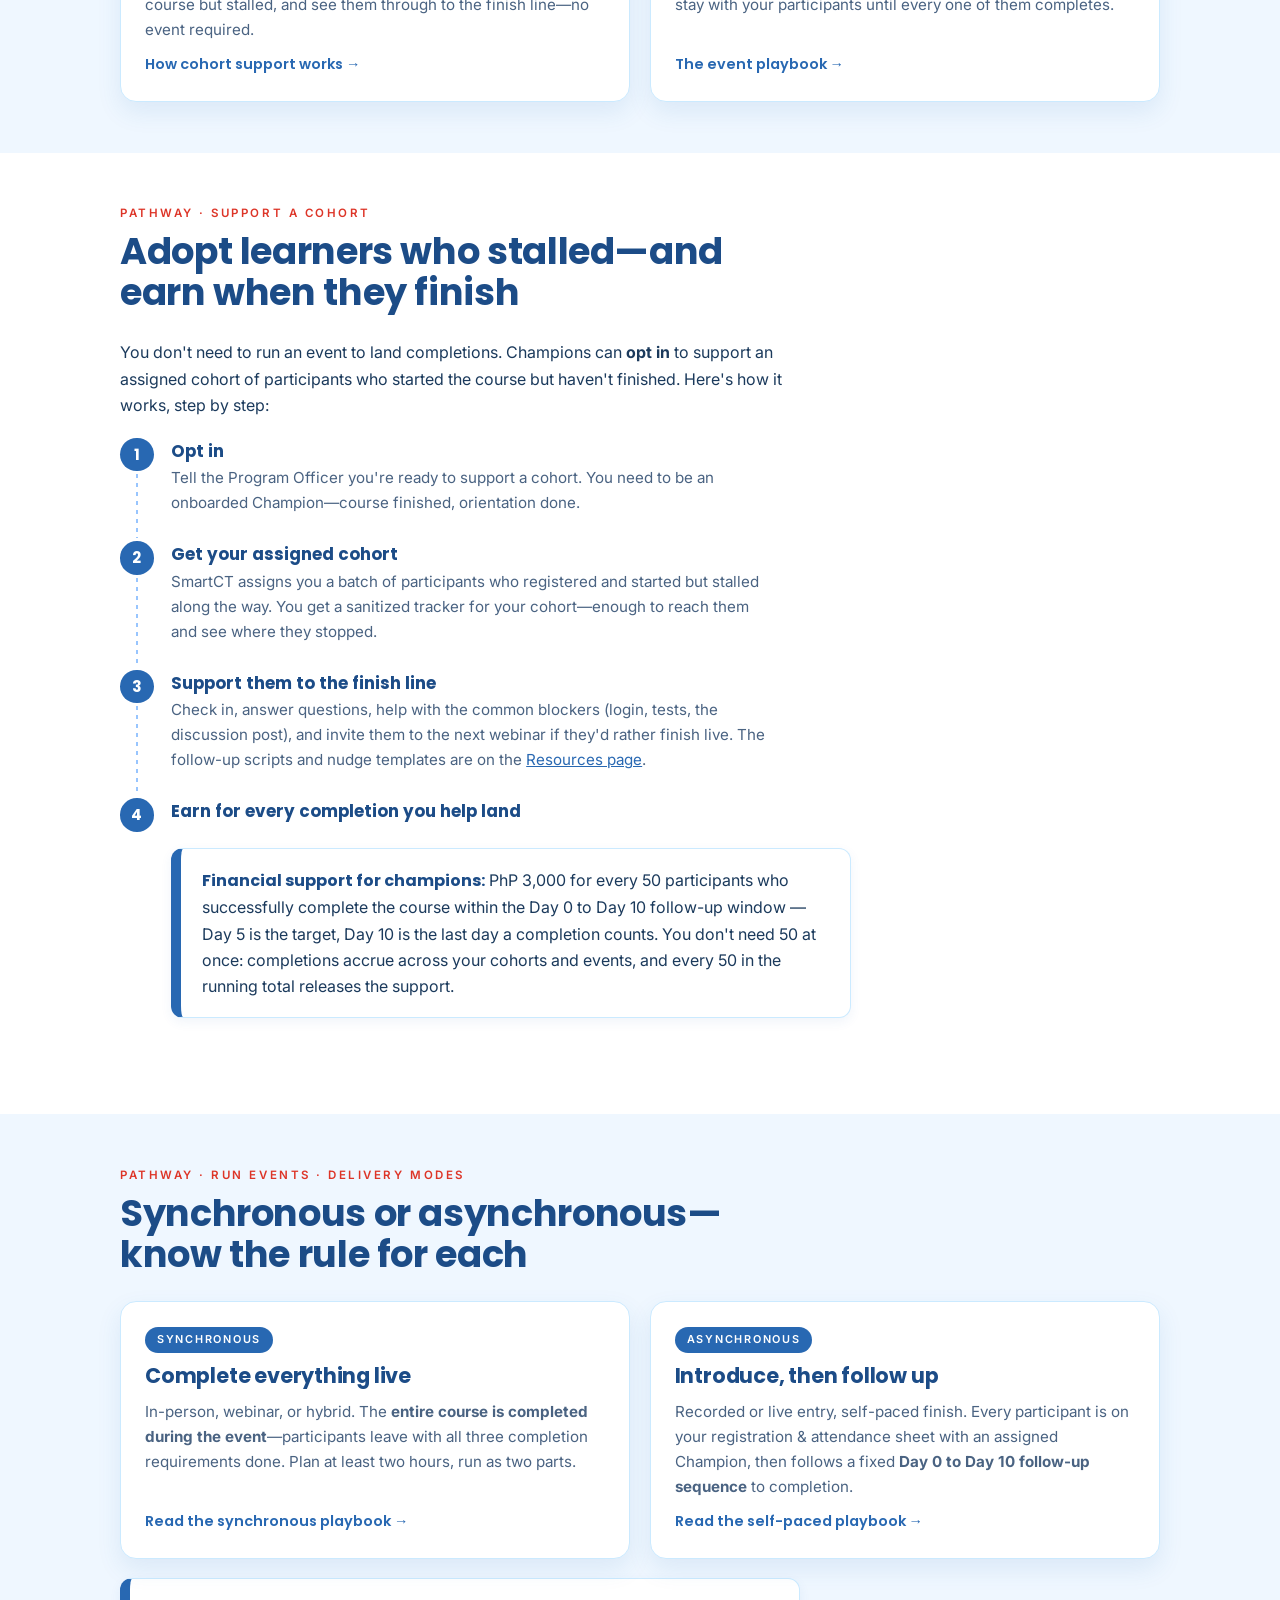
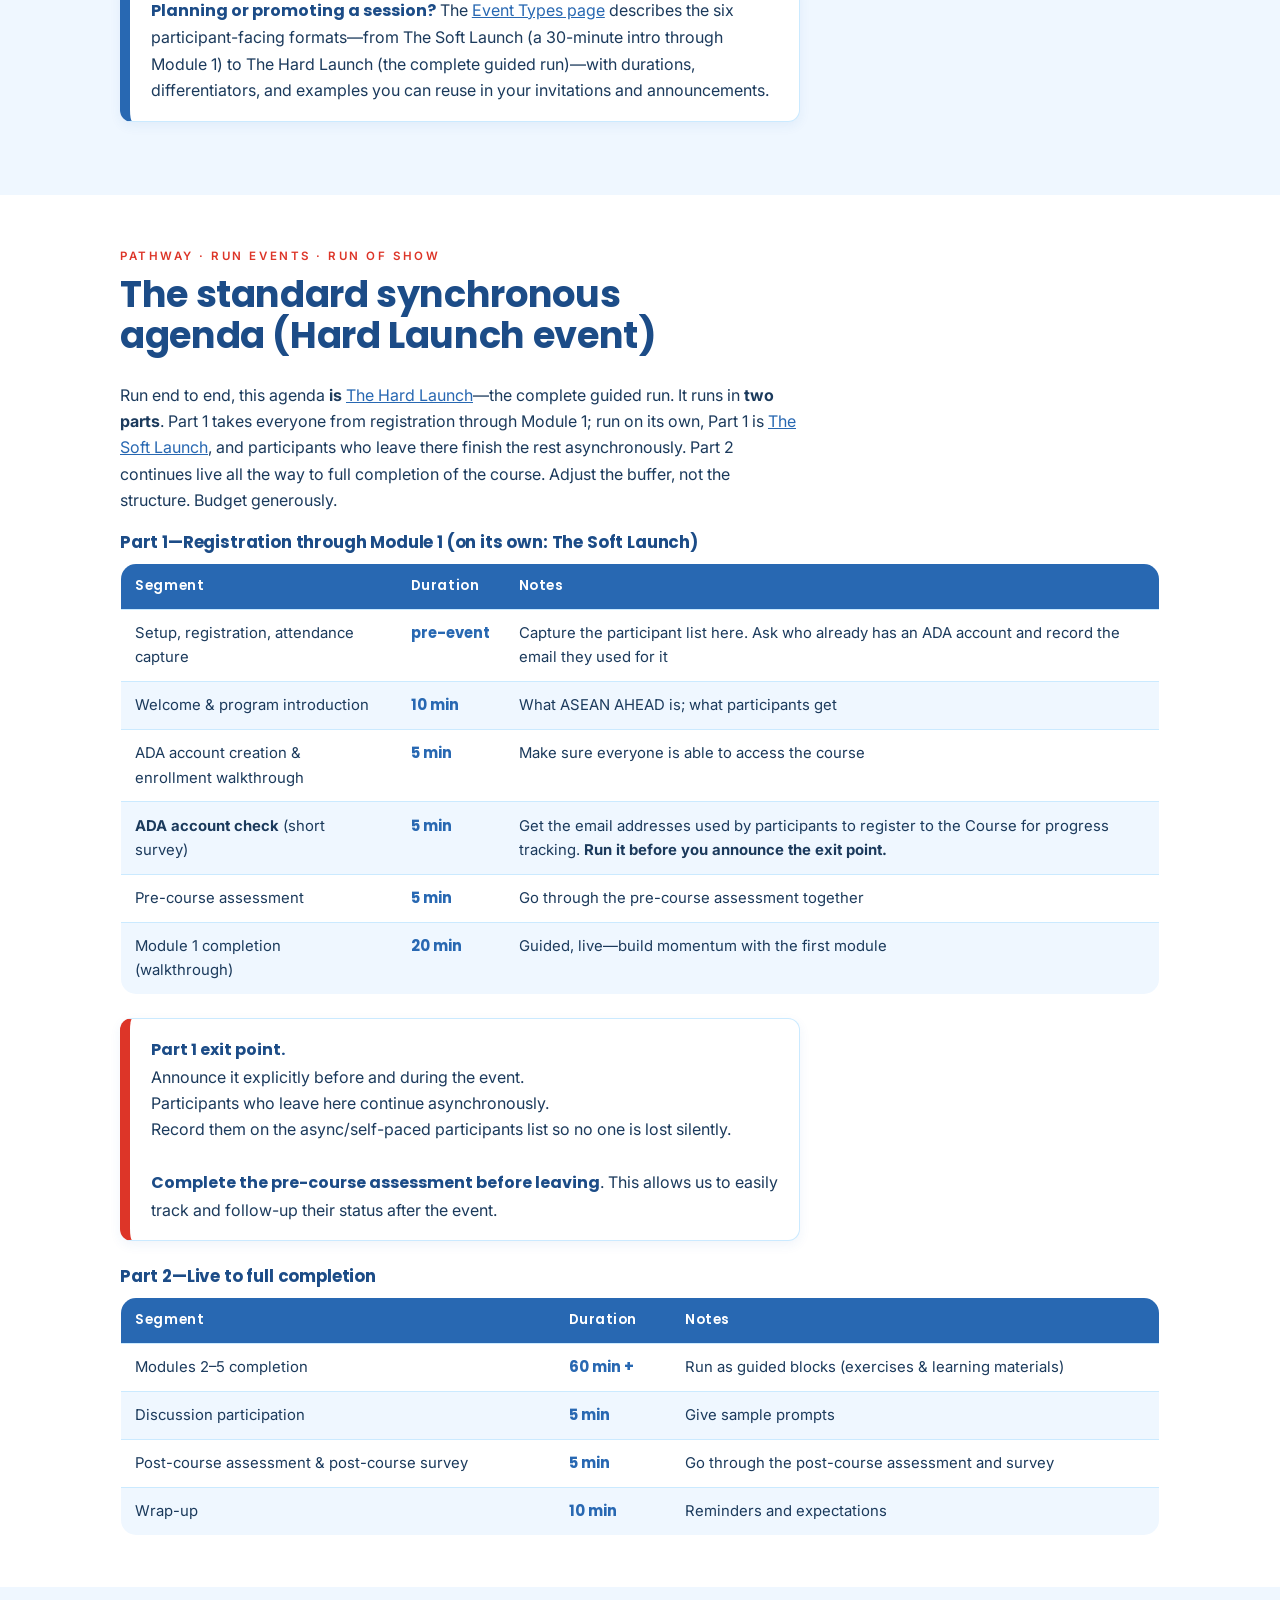
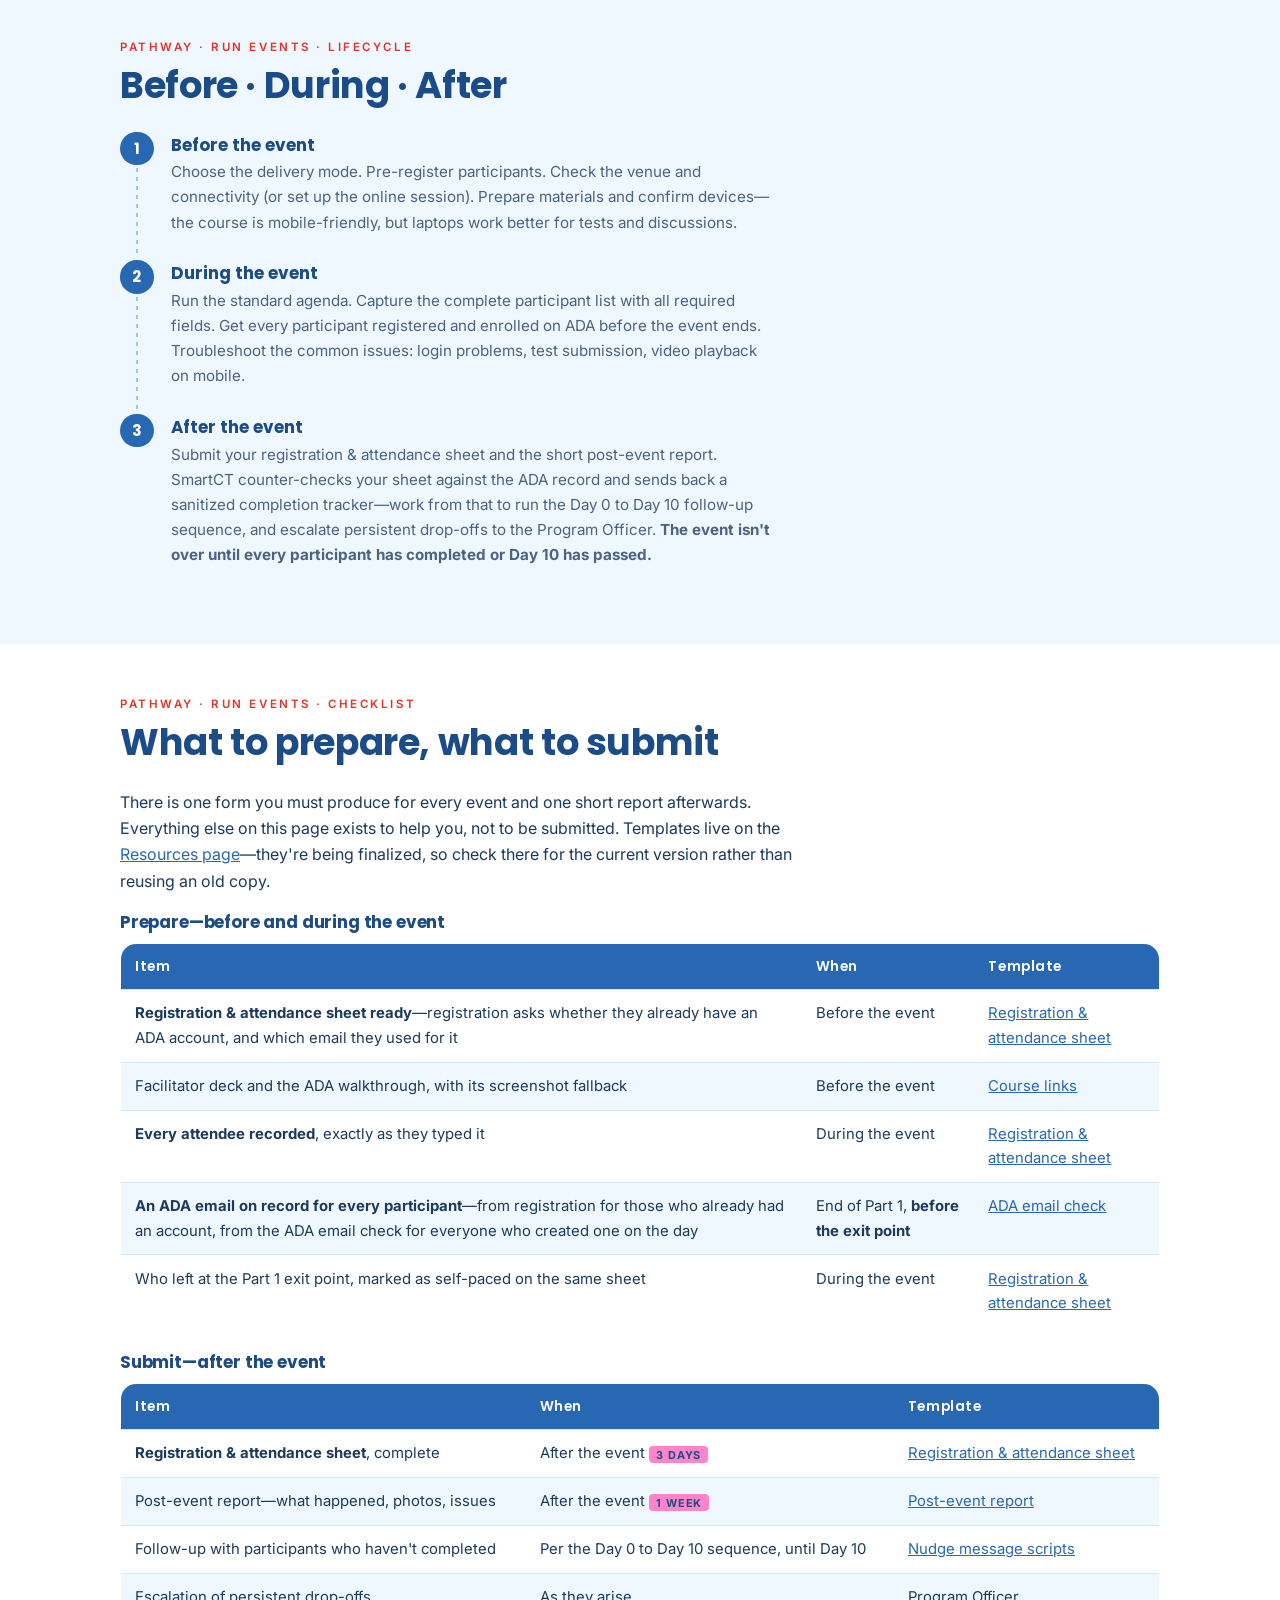
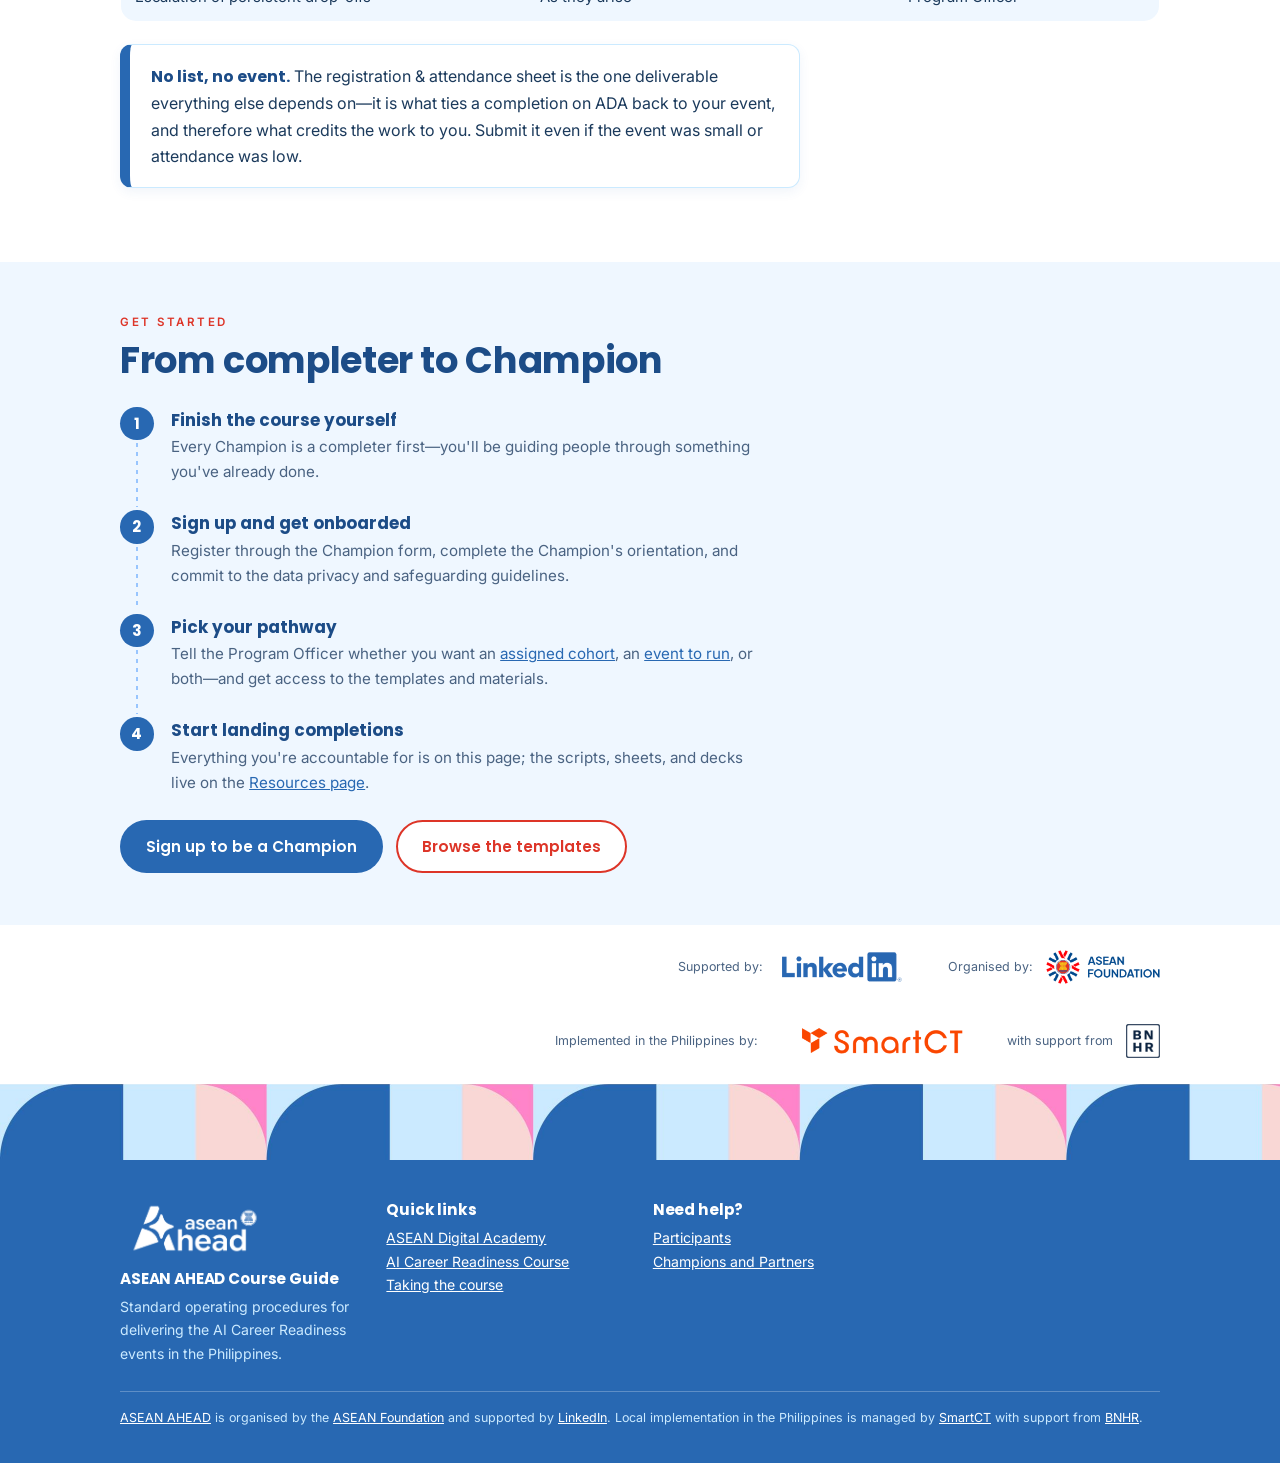
==== commit db1c4c45: "content: clarify accrual and one-Day-0 rules for completion support     - State that hosts and champ" ====
--- a/champions.html
+++ b/champions.html
@@ -145,7 +145,9 @@
           <strong>Financial support for champions:</strong> PhP 3,000 for every 50 participants
           who successfully complete the course within the Day 0 to Day 10
           follow-up window — Day 5 is the target, Day 10 is the last day a
-          completion counts.
+          completion counts. You don't need 50 at once: completions accrue
+          across your cohorts and events, and every 50 in the running total
+          releases the support.
         </div>
       </li>
     </ol>
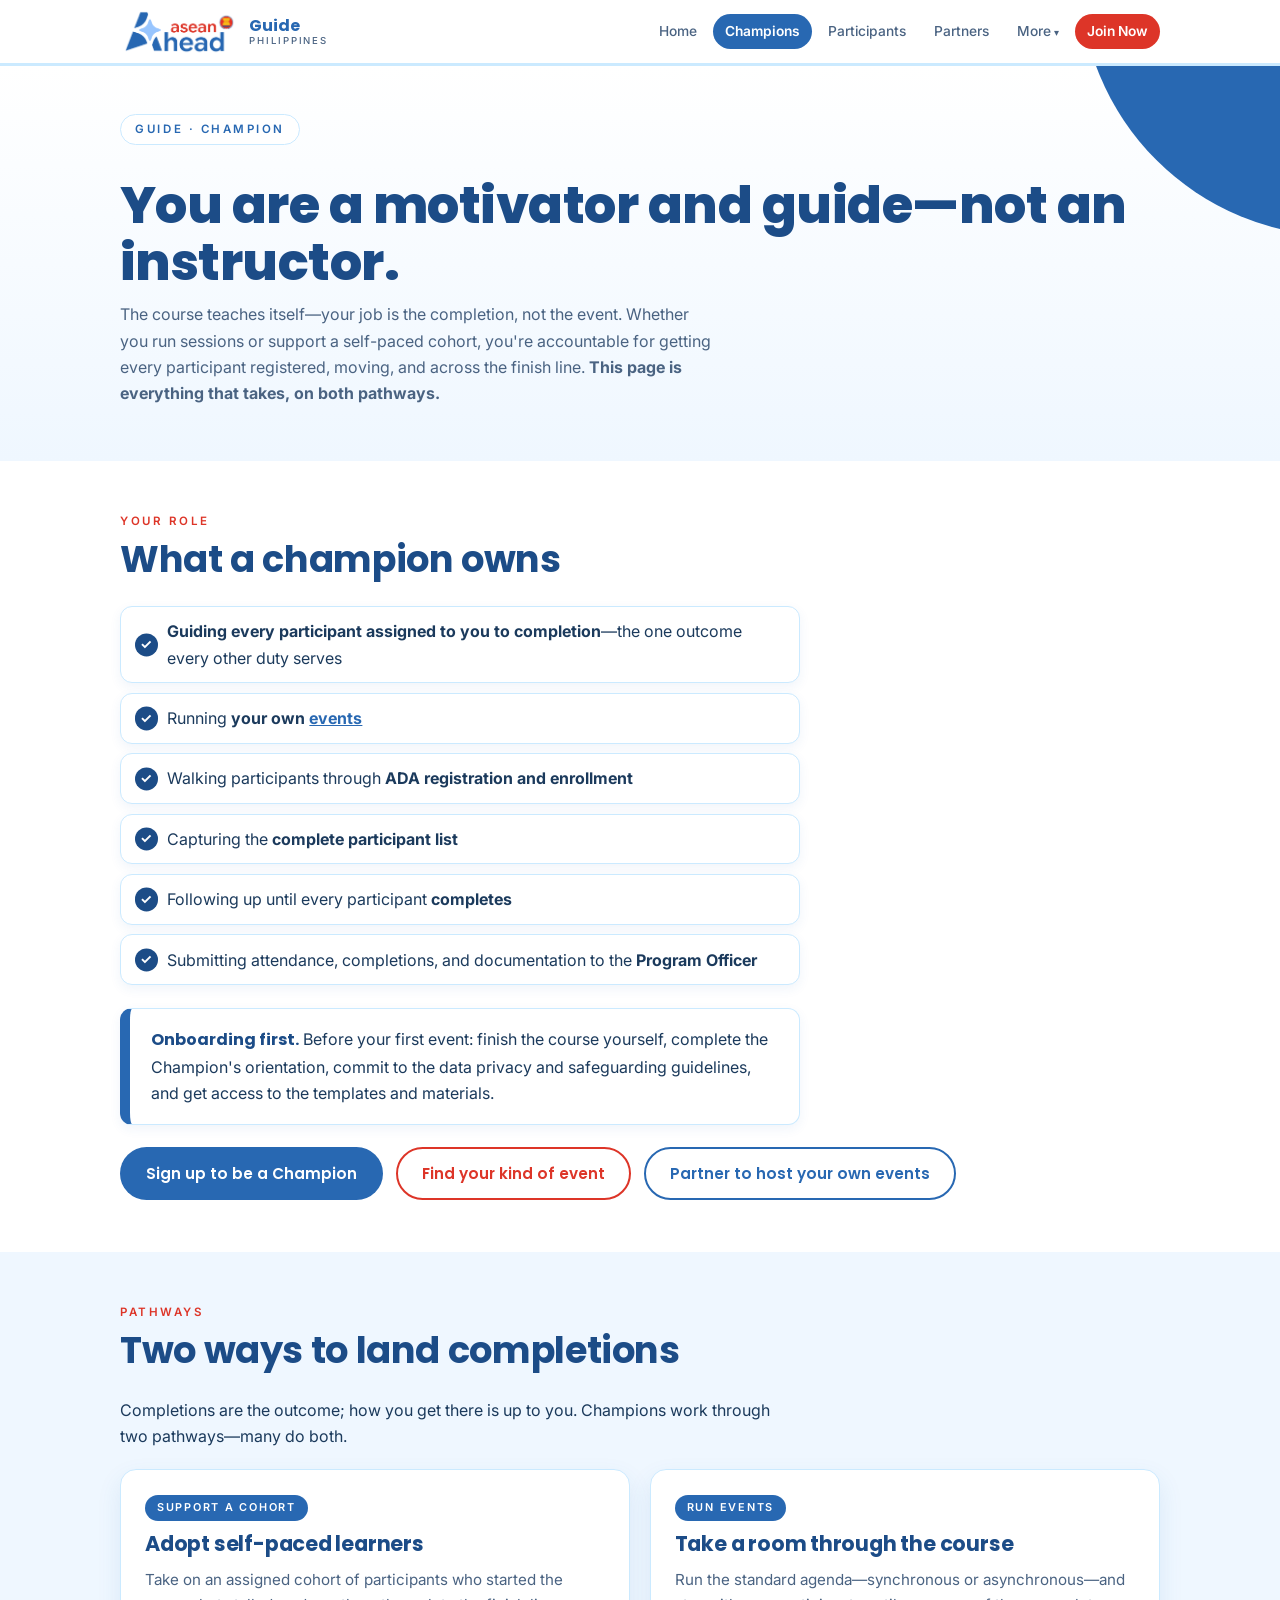
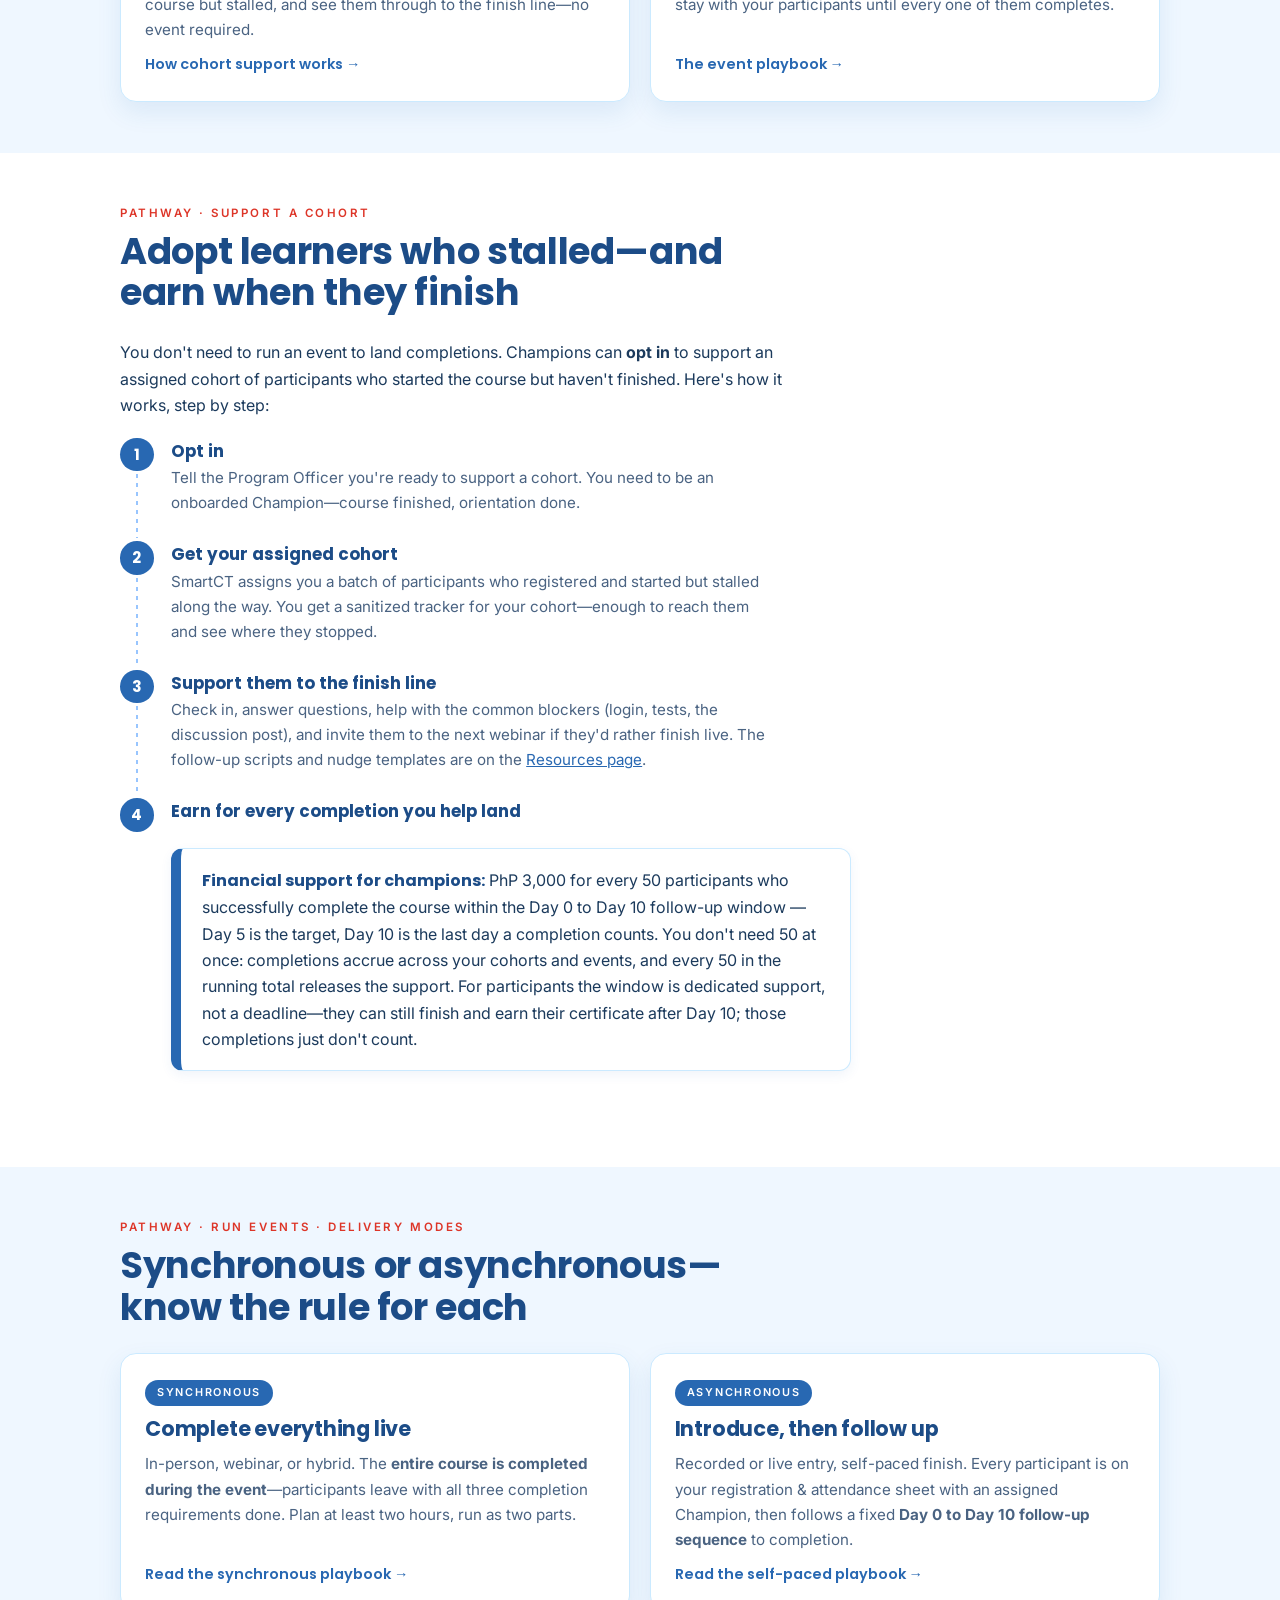
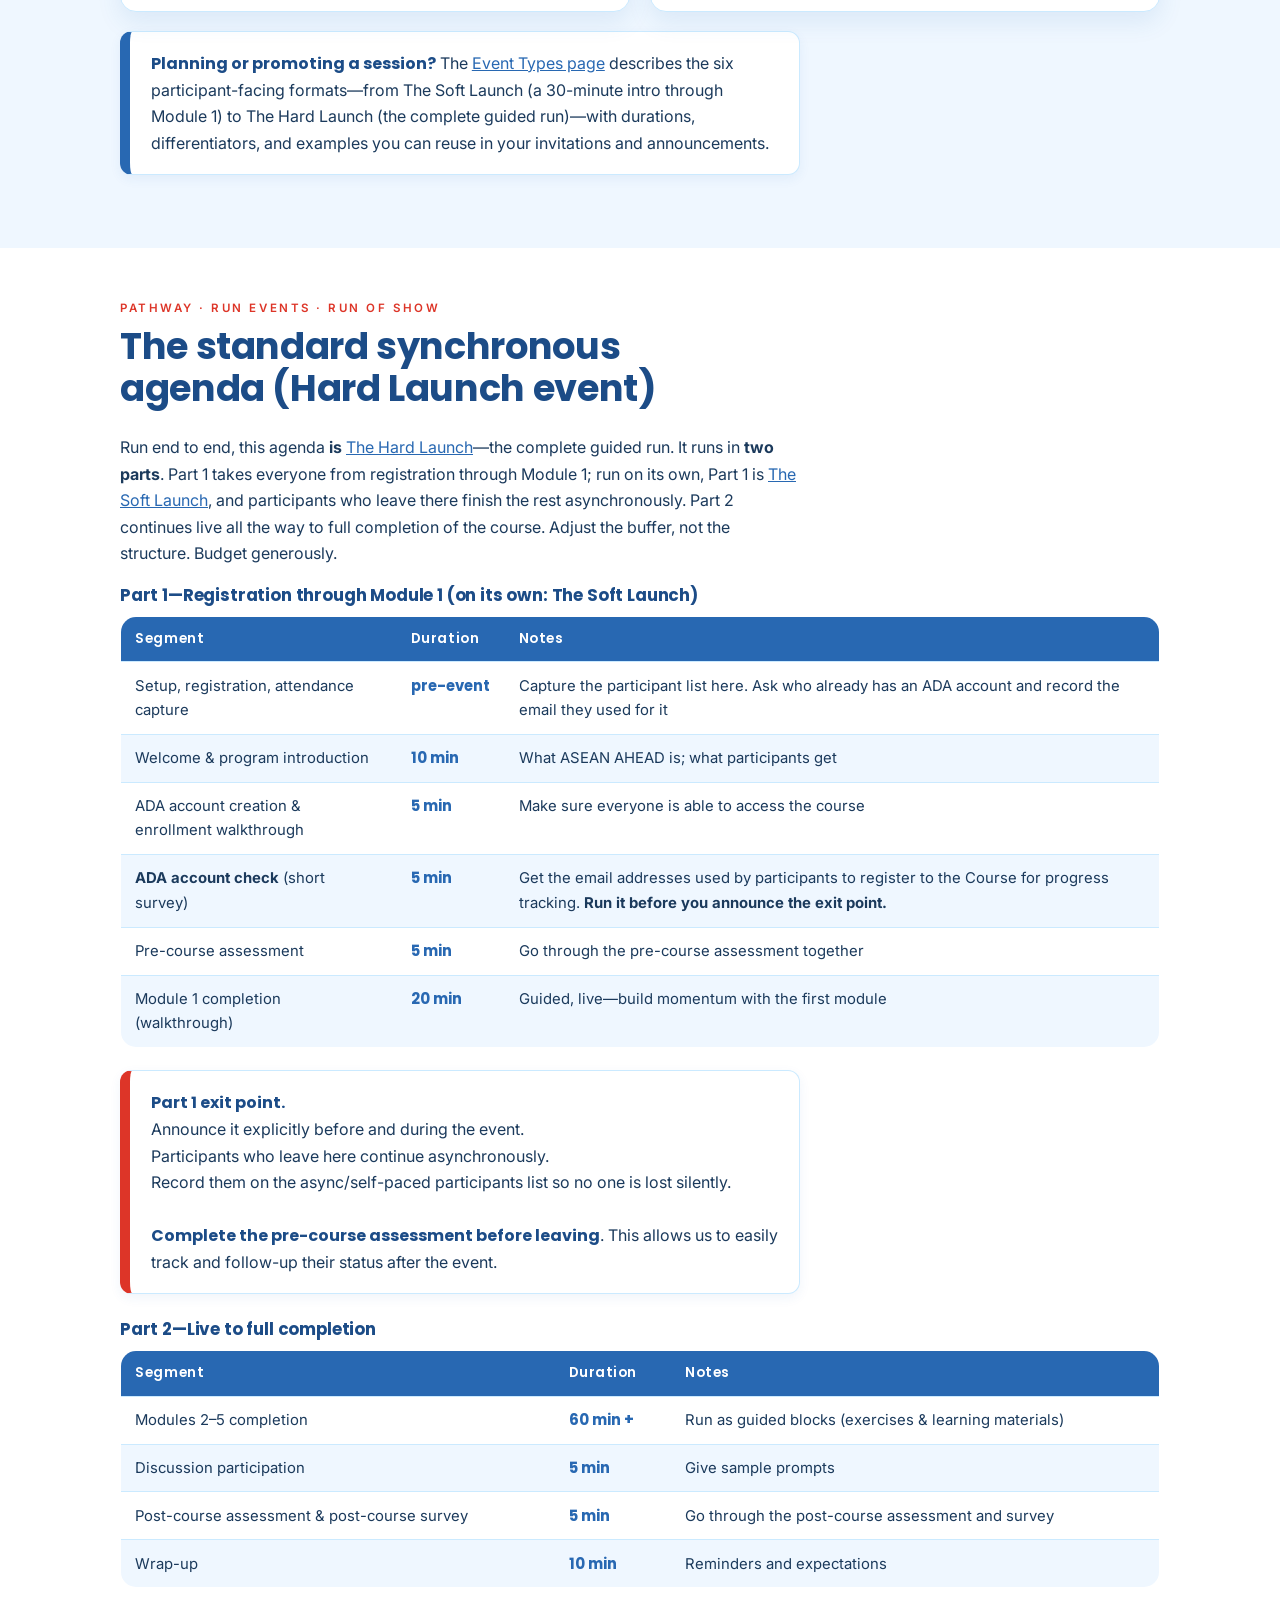
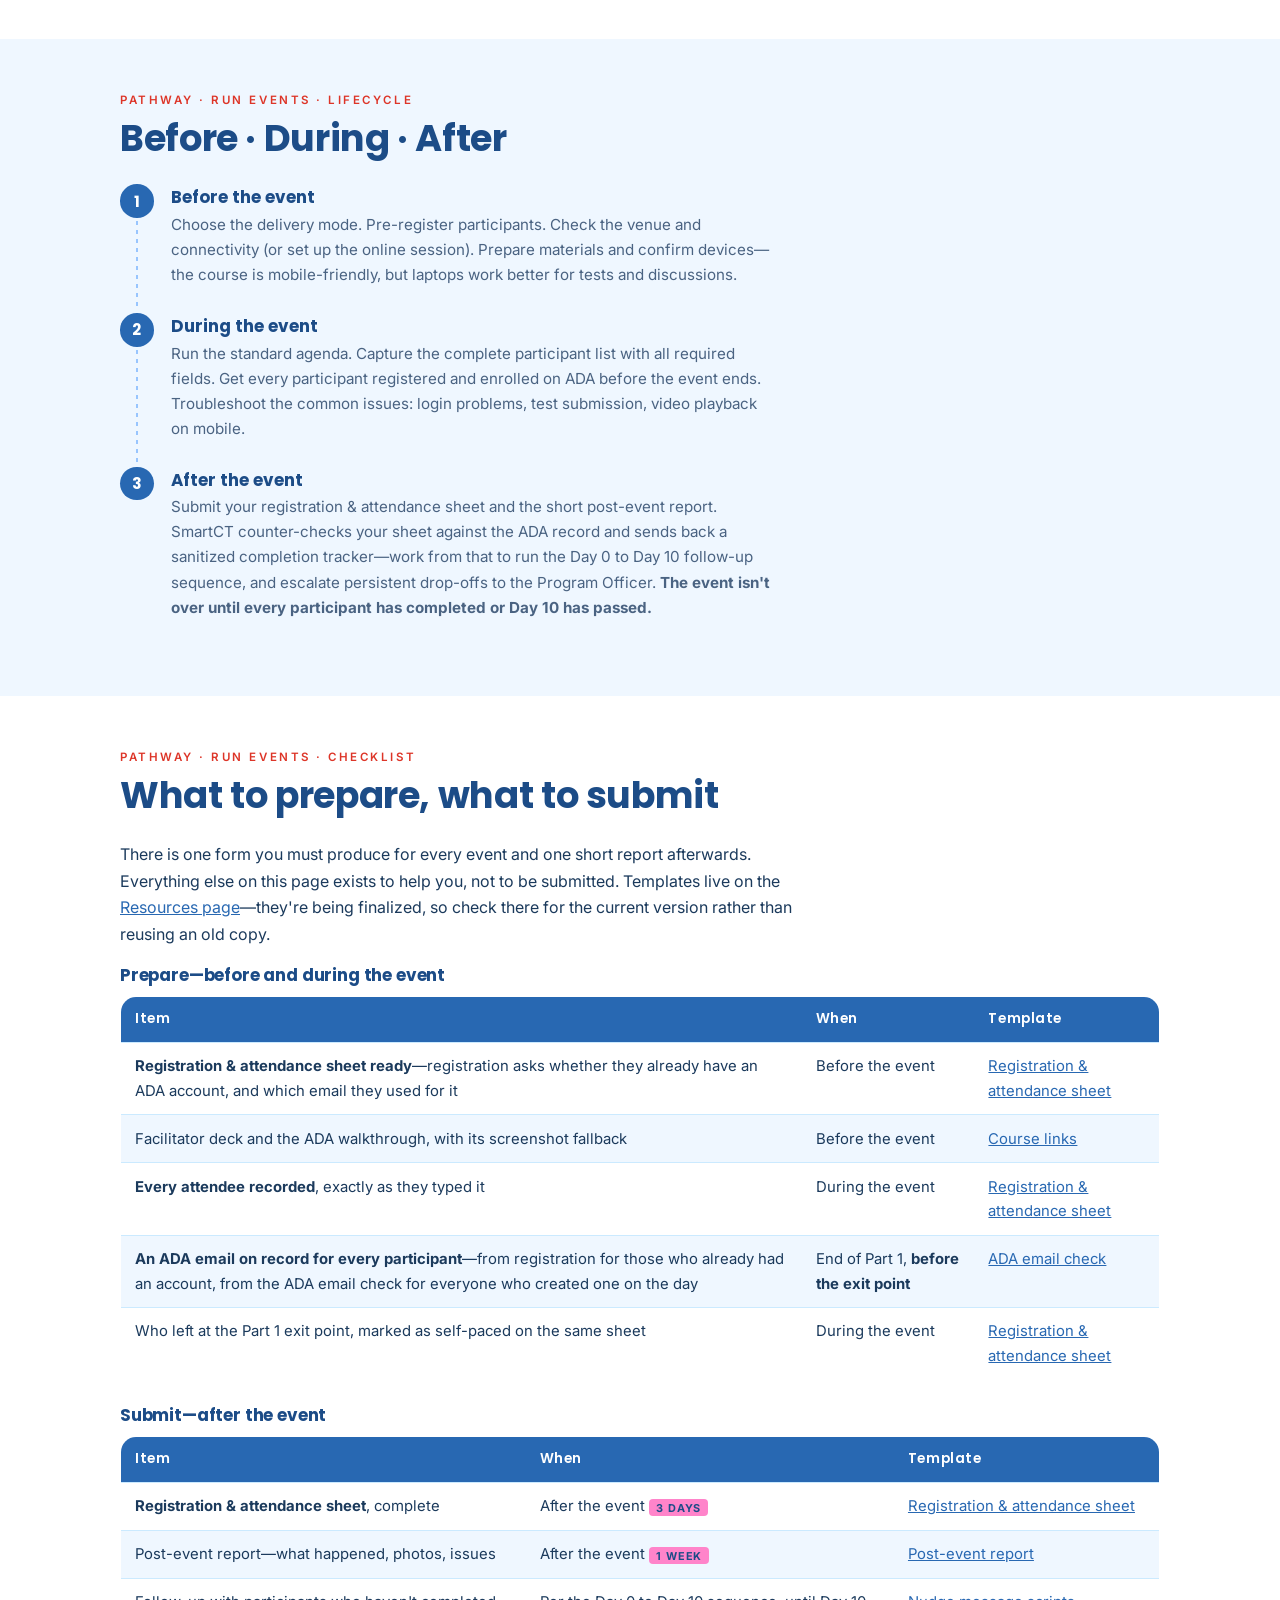
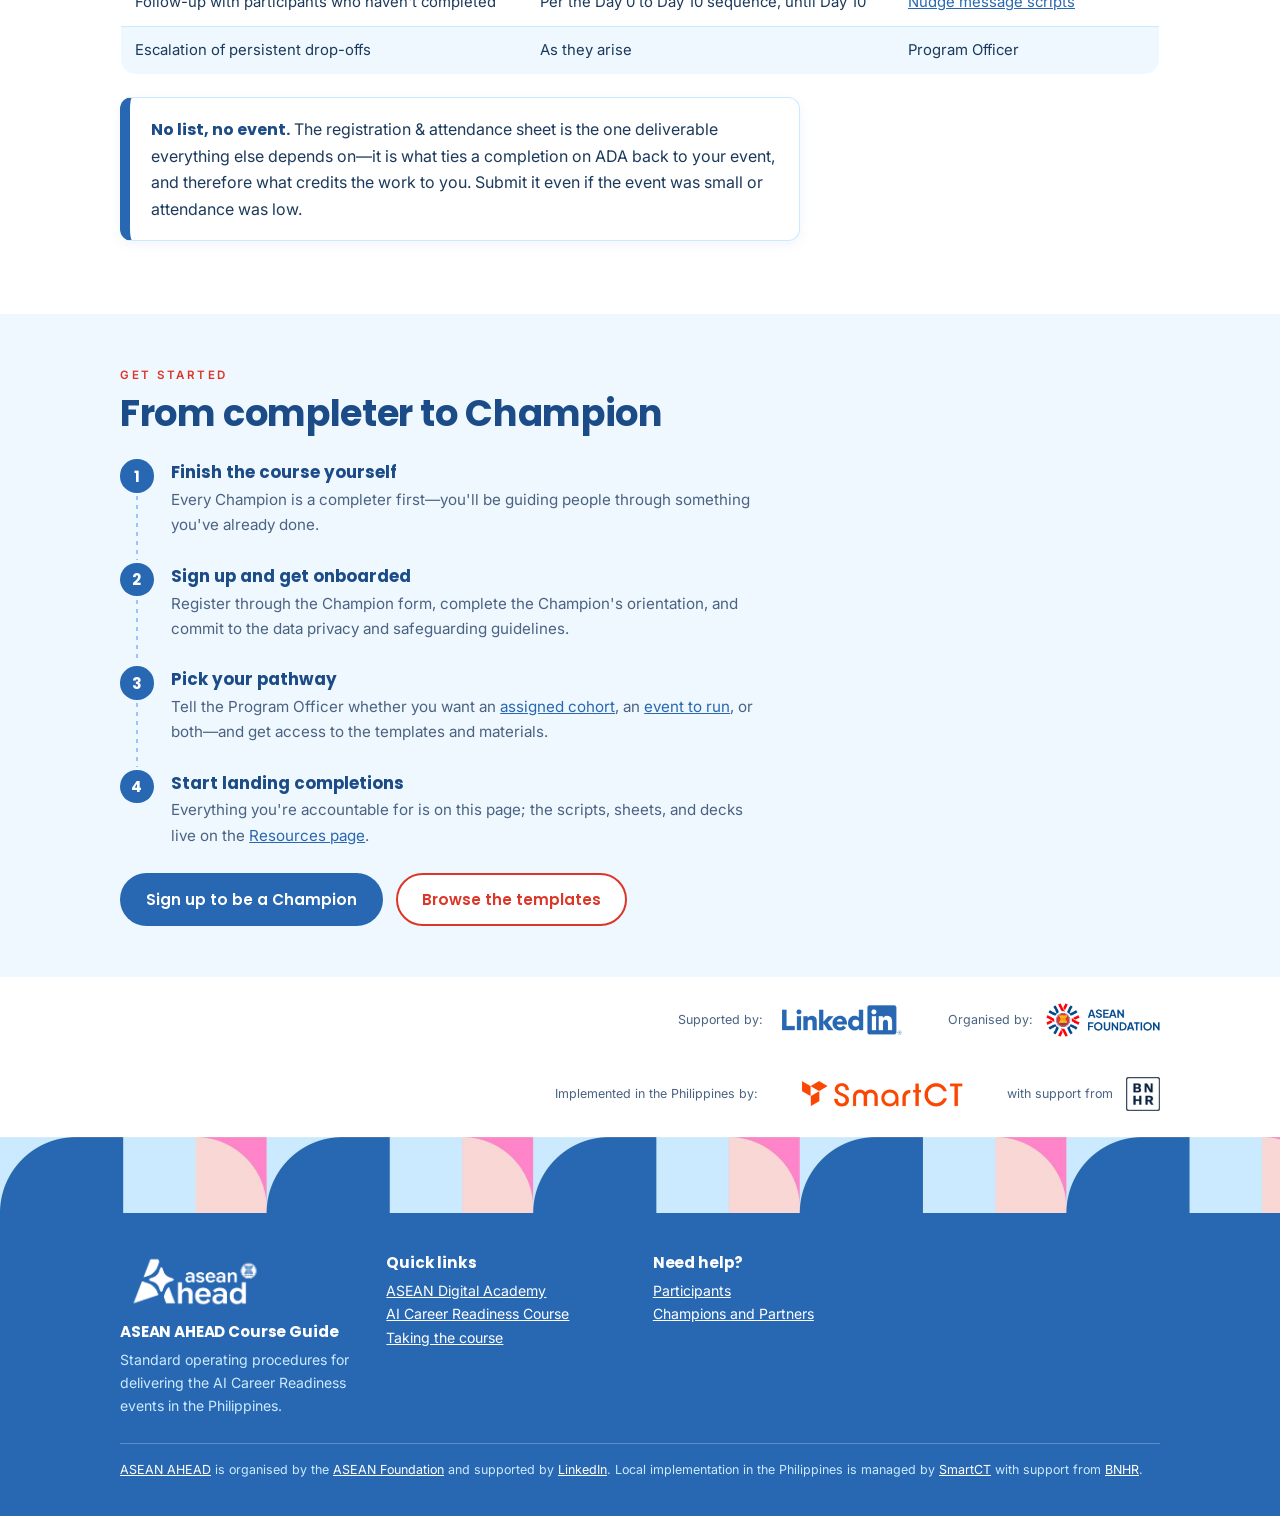
==== commit ace15ddc: "content: reframe the 10-day window as participant support, not a deadline     - Drop deadline langua" ====
--- a/champions.html
+++ b/champions.html
@@ -147,7 +147,9 @@
           follow-up window — Day 5 is the target, Day 10 is the last day a
           completion counts. You don't need 50 at once: completions accrue
           across your cohorts and events, and every 50 in the running total
-          releases the support.
+          releases the support. For participants the window is dedicated
+          support, not a deadline—they can still finish and earn their
+          certificate after Day 10; those completions just don't count.
         </div>
       </li>
     </ol>
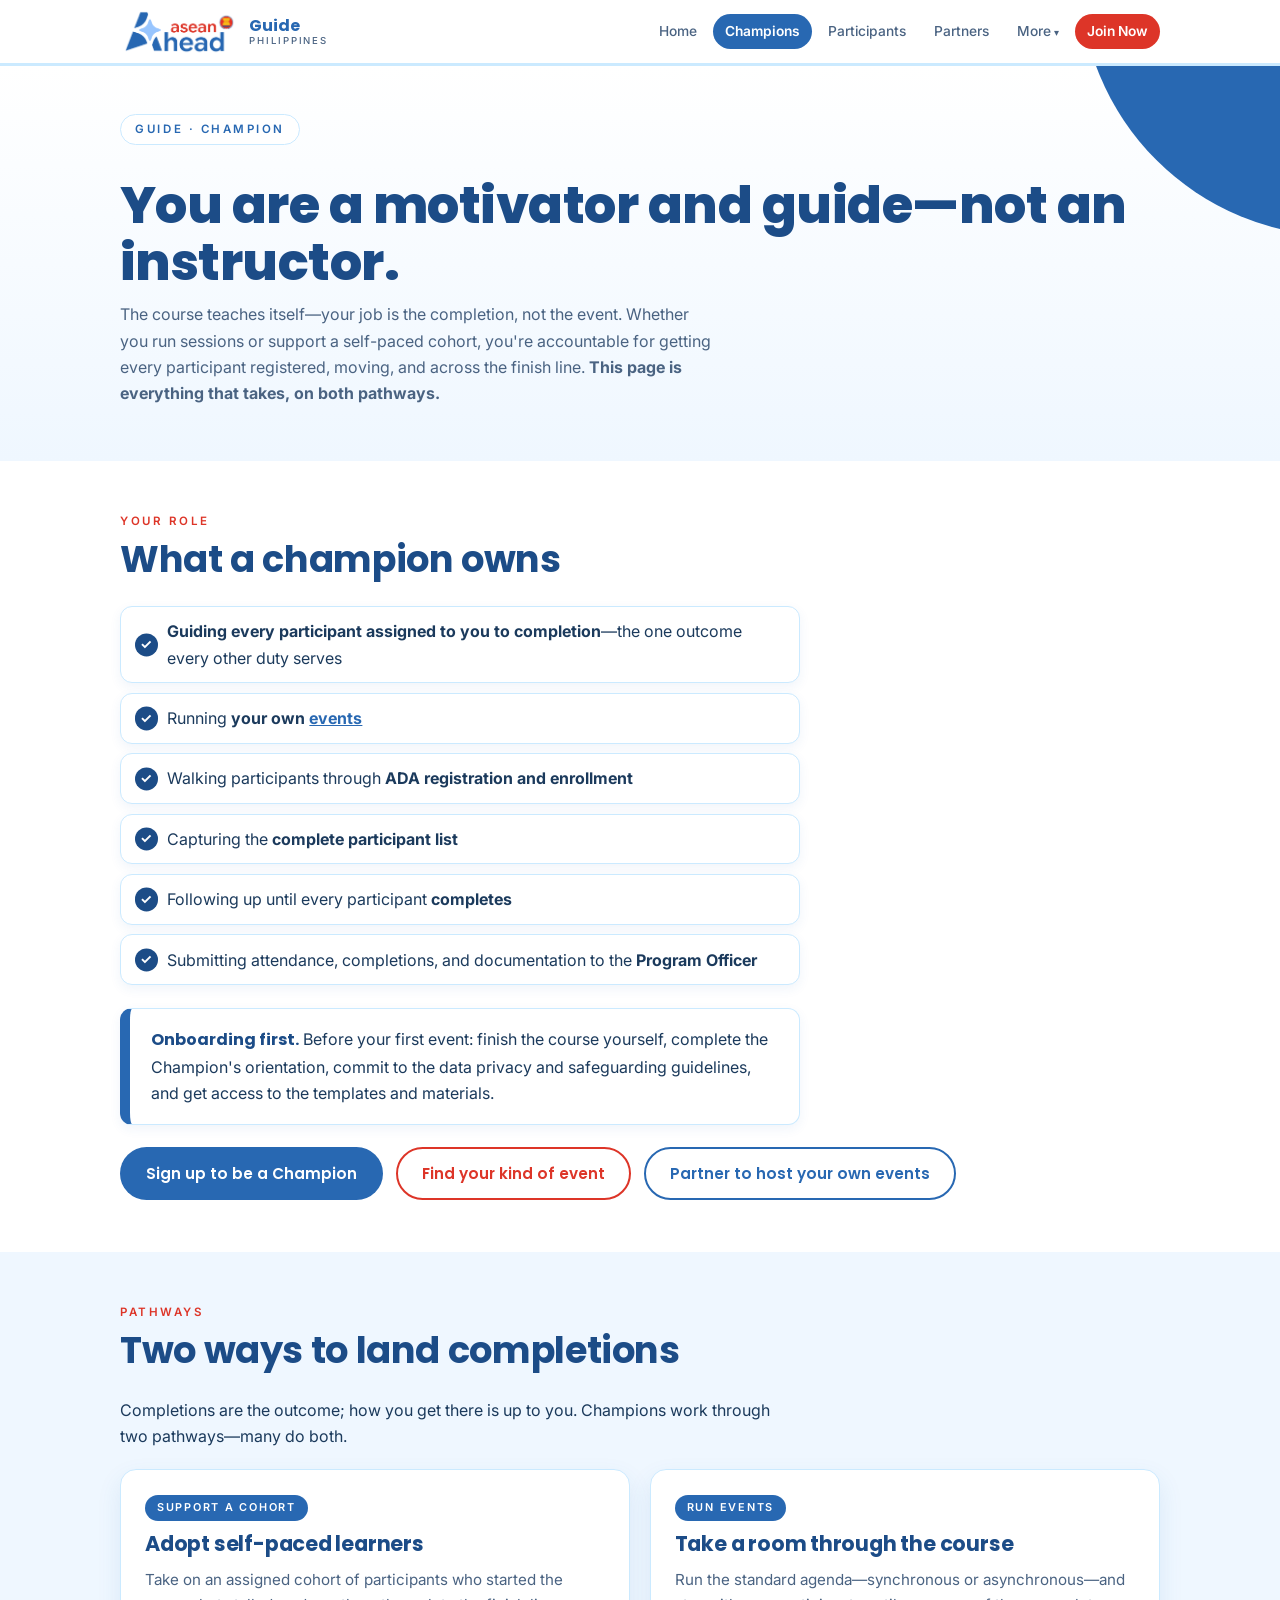
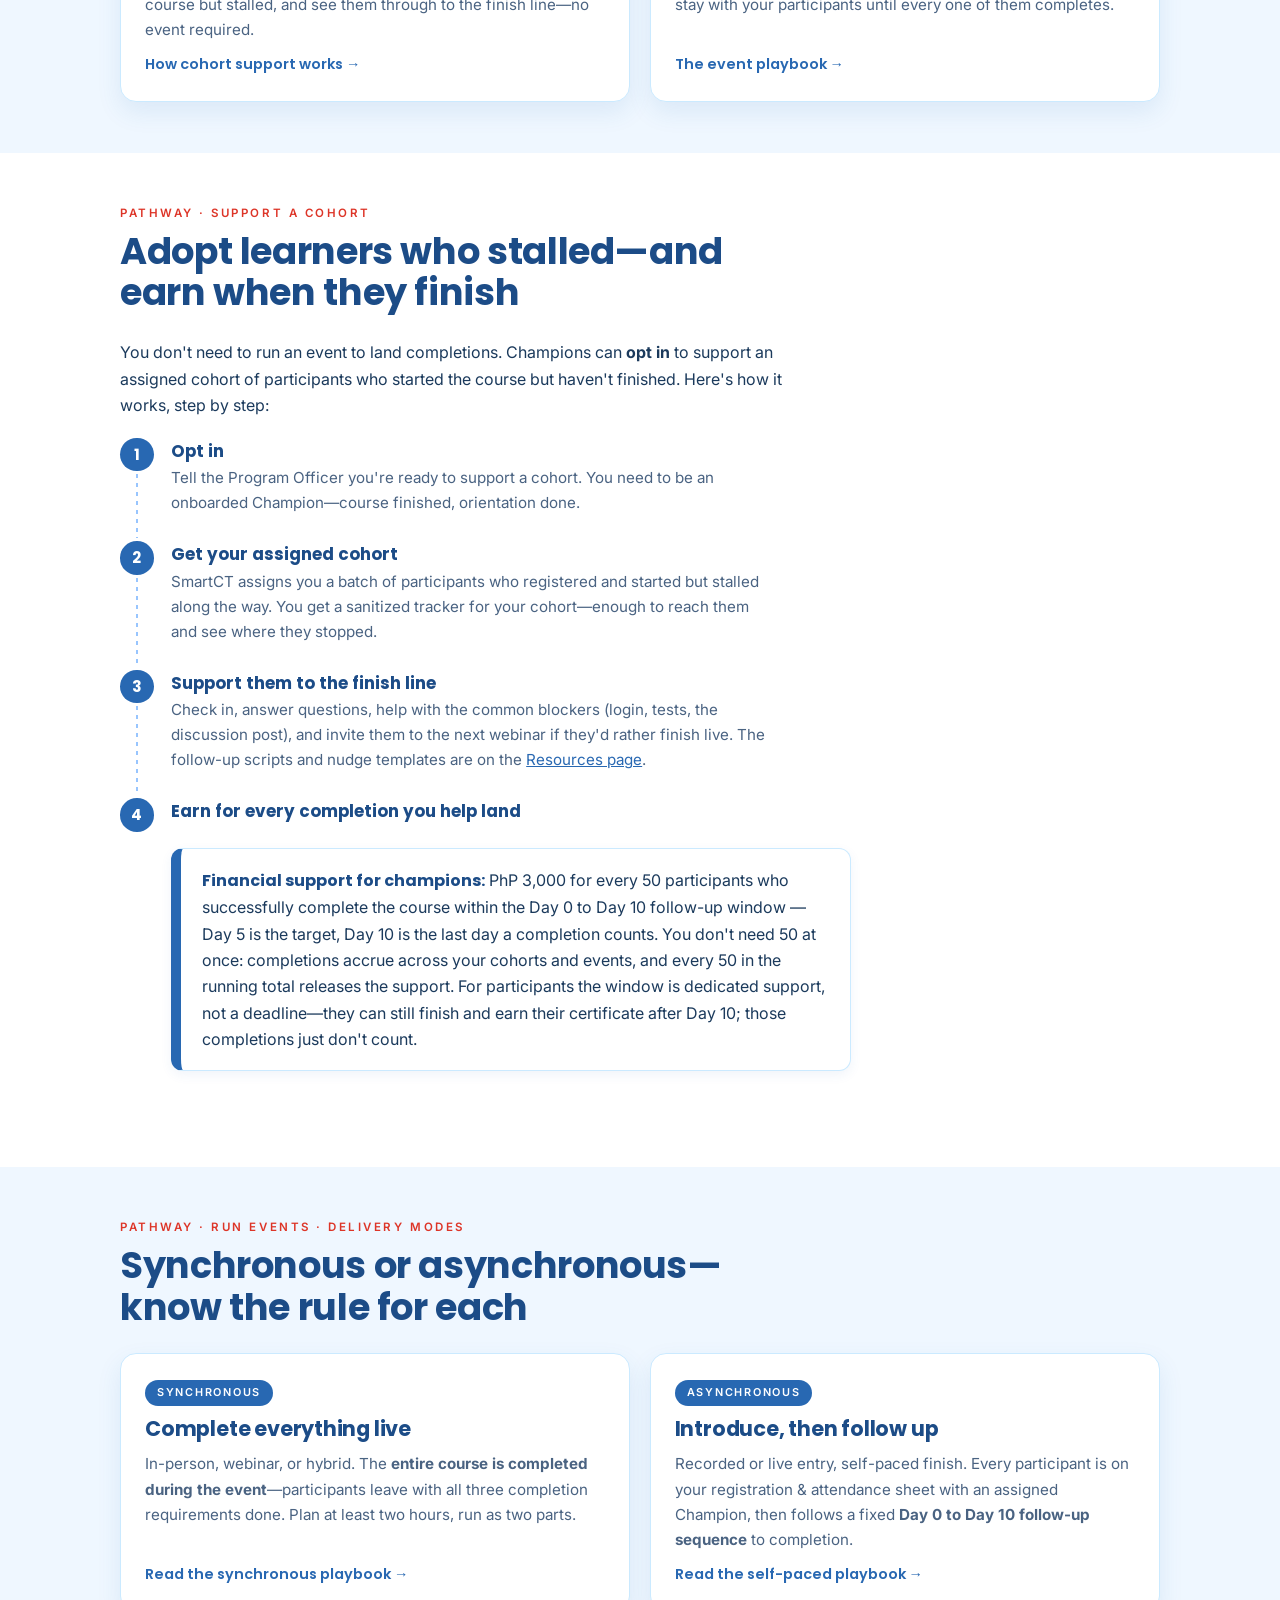
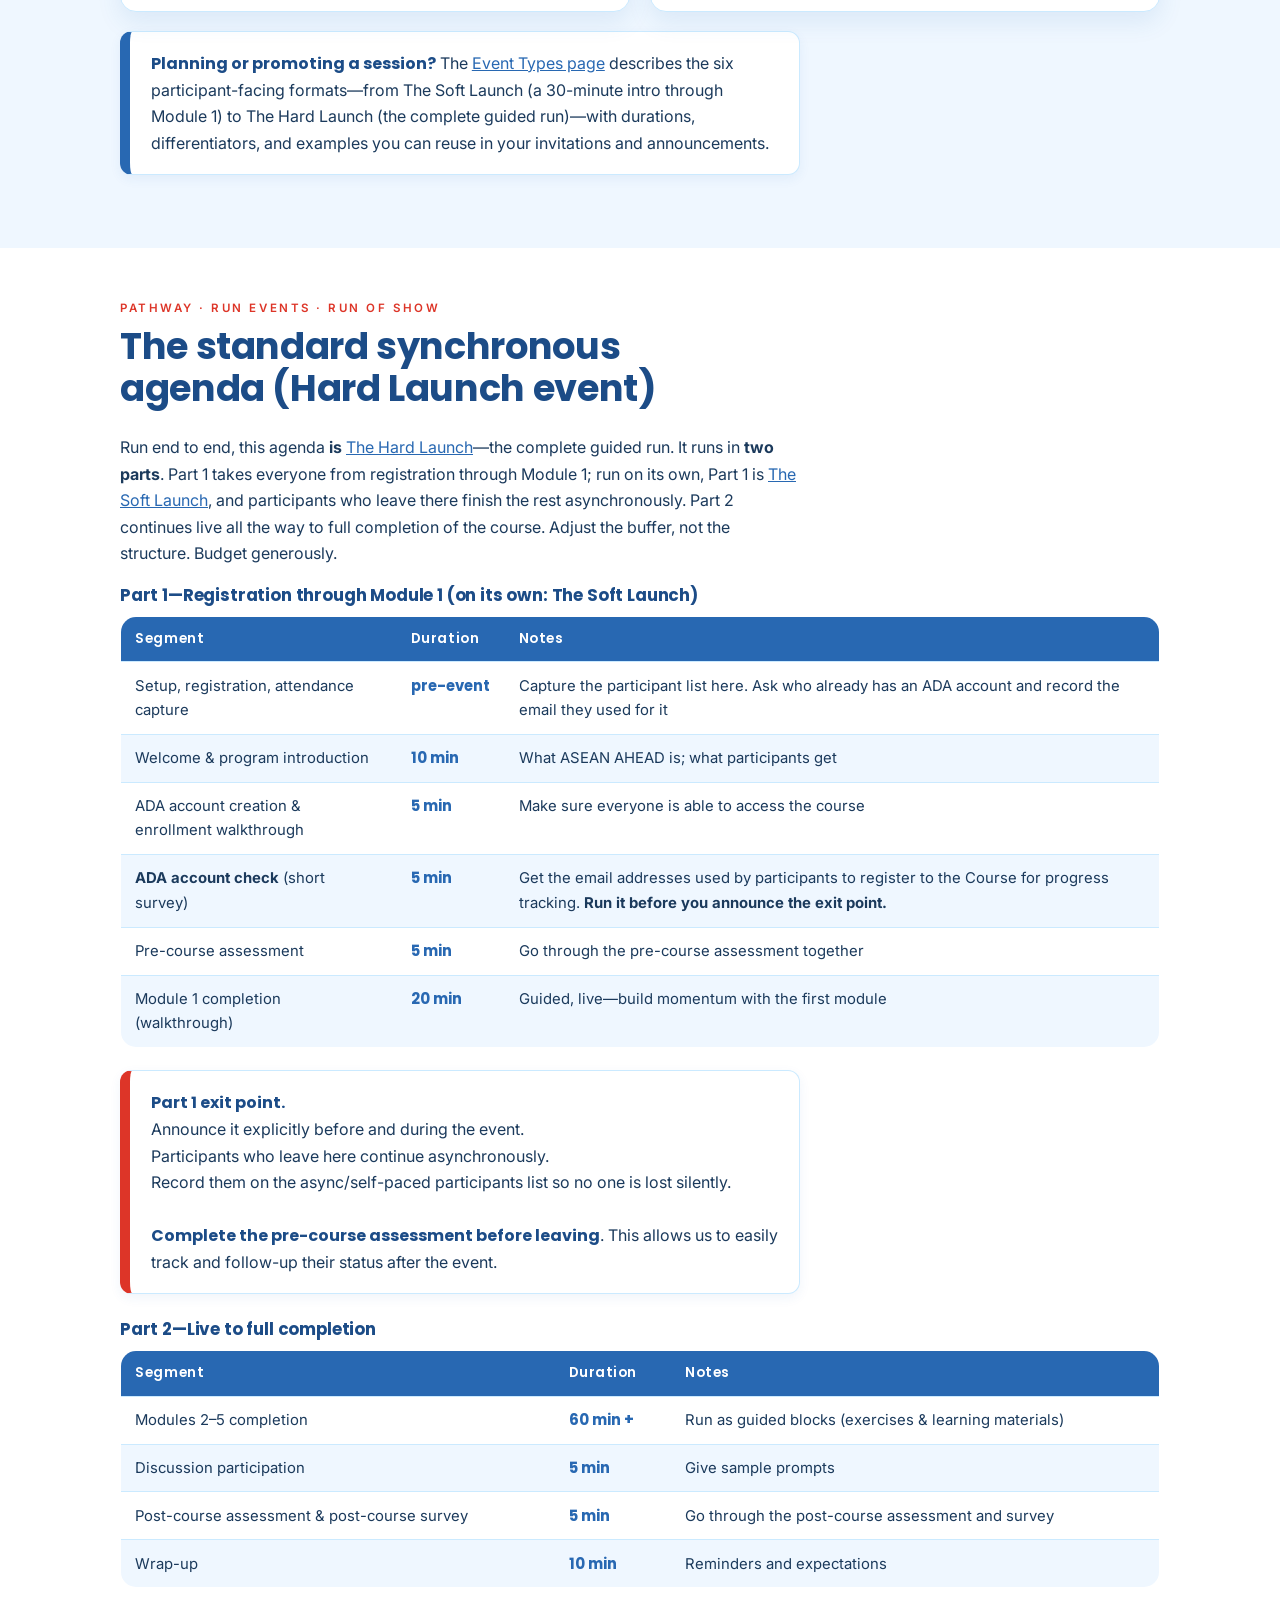
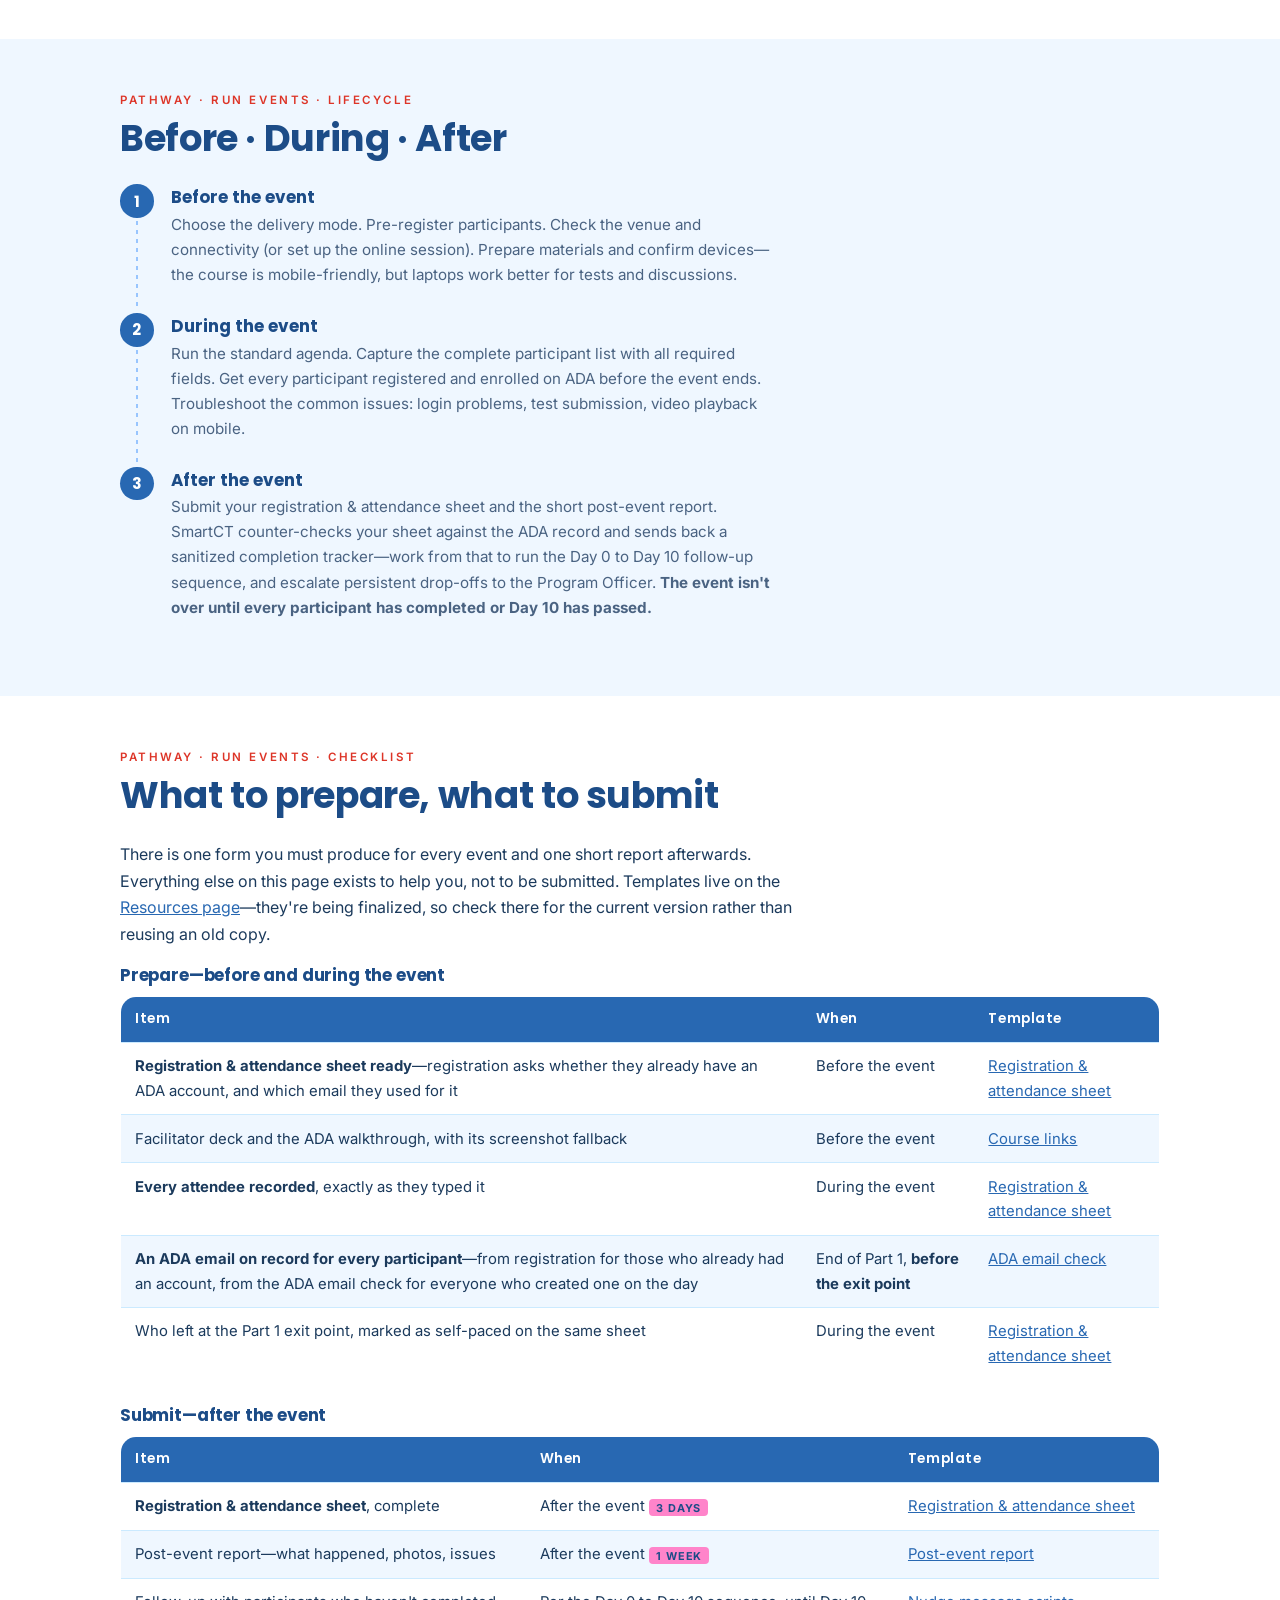
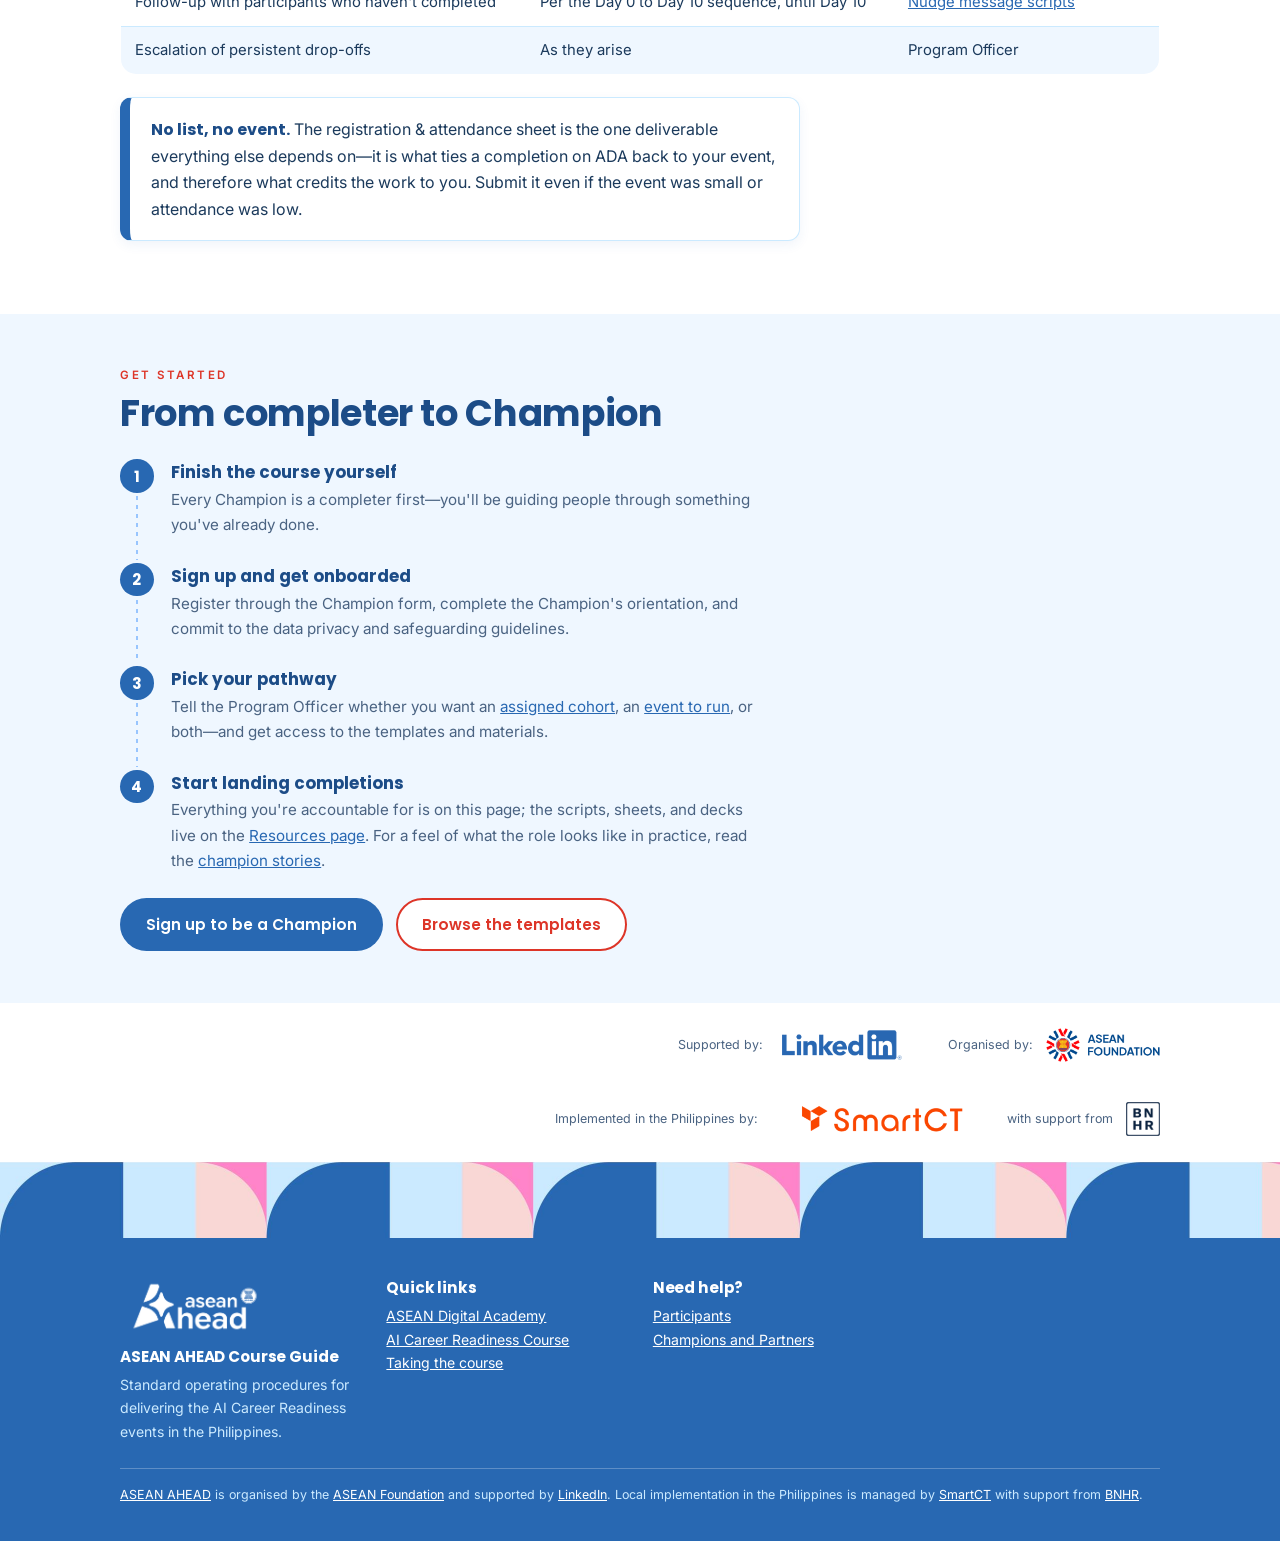
==== commit 218f854b: "feat: add the Stories section for event recaps and spotlights     - Add stories.html: filterable car" ====
--- a/champions.html
+++ b/champions.html
@@ -38,6 +38,7 @@
         <div class="nav-drop-menu">
           <a href="resources.html">Resources</a>
           <a href="faq.html">FAQ</a>
+          <a href="stories.html">Stories</a>
           <a href="resources.html#contacts">Contacts</a>
         </div>
       </details>
@@ -353,7 +354,9 @@
         <strong>Start landing completions</strong>
         <p>Everything you're accountable for is on this page; the scripts,
            sheets, and decks live on the
-           <a href="resources.html#templates">Resources page</a>.</p>
+           <a href="resources.html#templates">Resources page</a>. For a feel
+           of what the role looks like in practice, read the
+           <a href="stories.html#champions">champion stories</a>.</p>
       </li>
     </ol>
     <div class="btn-row">
--- a/static/assets/css/styles.css
+++ b/static/assets/css/styles.css
@@ -1176,3 +1176,13 @@
 }
 
 .progress-fine.err { color: var(--red); font-weight: 600; }
+
+/* Story cards (stories.html) — a .card with a photo bleeding to its edges */
+.story-thumb {
+  width: calc(100% + 3rem);
+  margin: -1.6rem -1.5rem 0;
+  aspect-ratio: 3 / 2;
+  object-fit: cover;
+  border-radius: calc(var(--radius) - 1.5px) calc(var(--radius) - 1.5px) 0 0;
+}
+.story-meta { font-size: 0.8rem; color: var(--ink-soft); }
